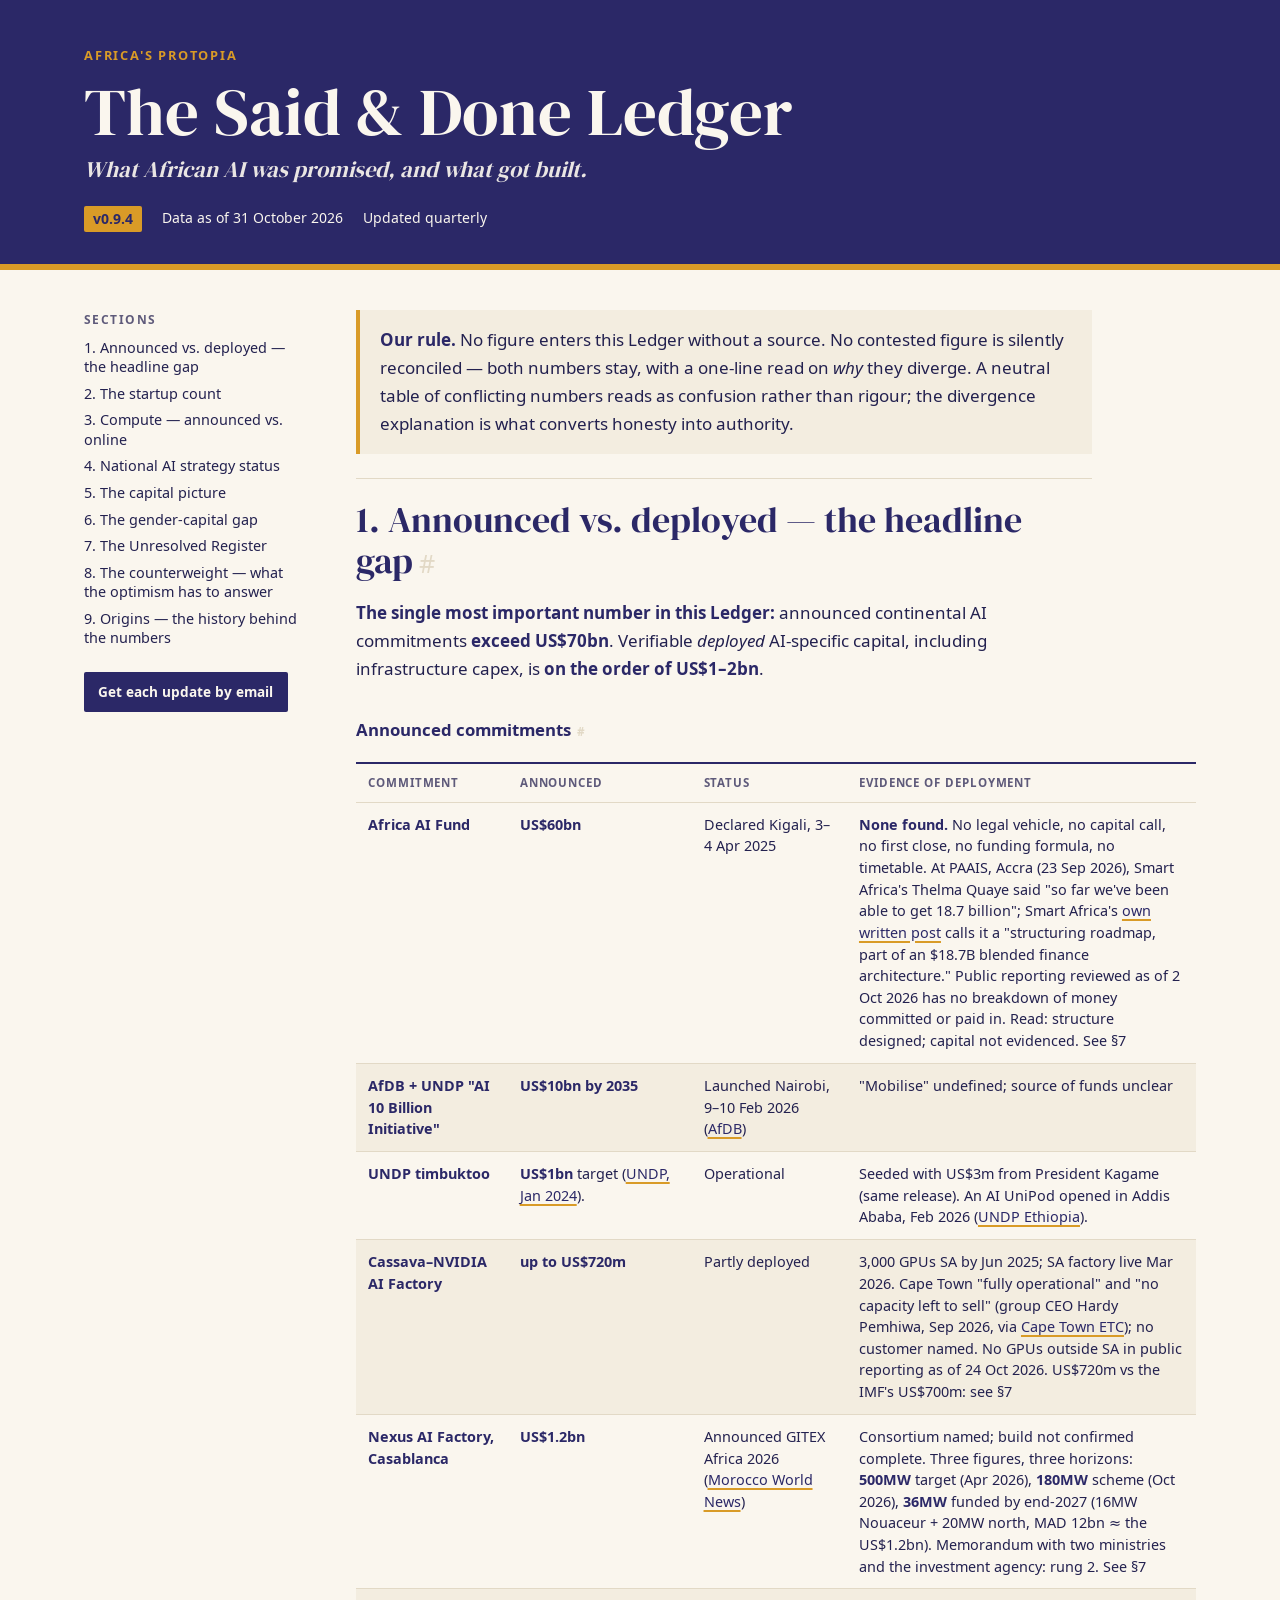
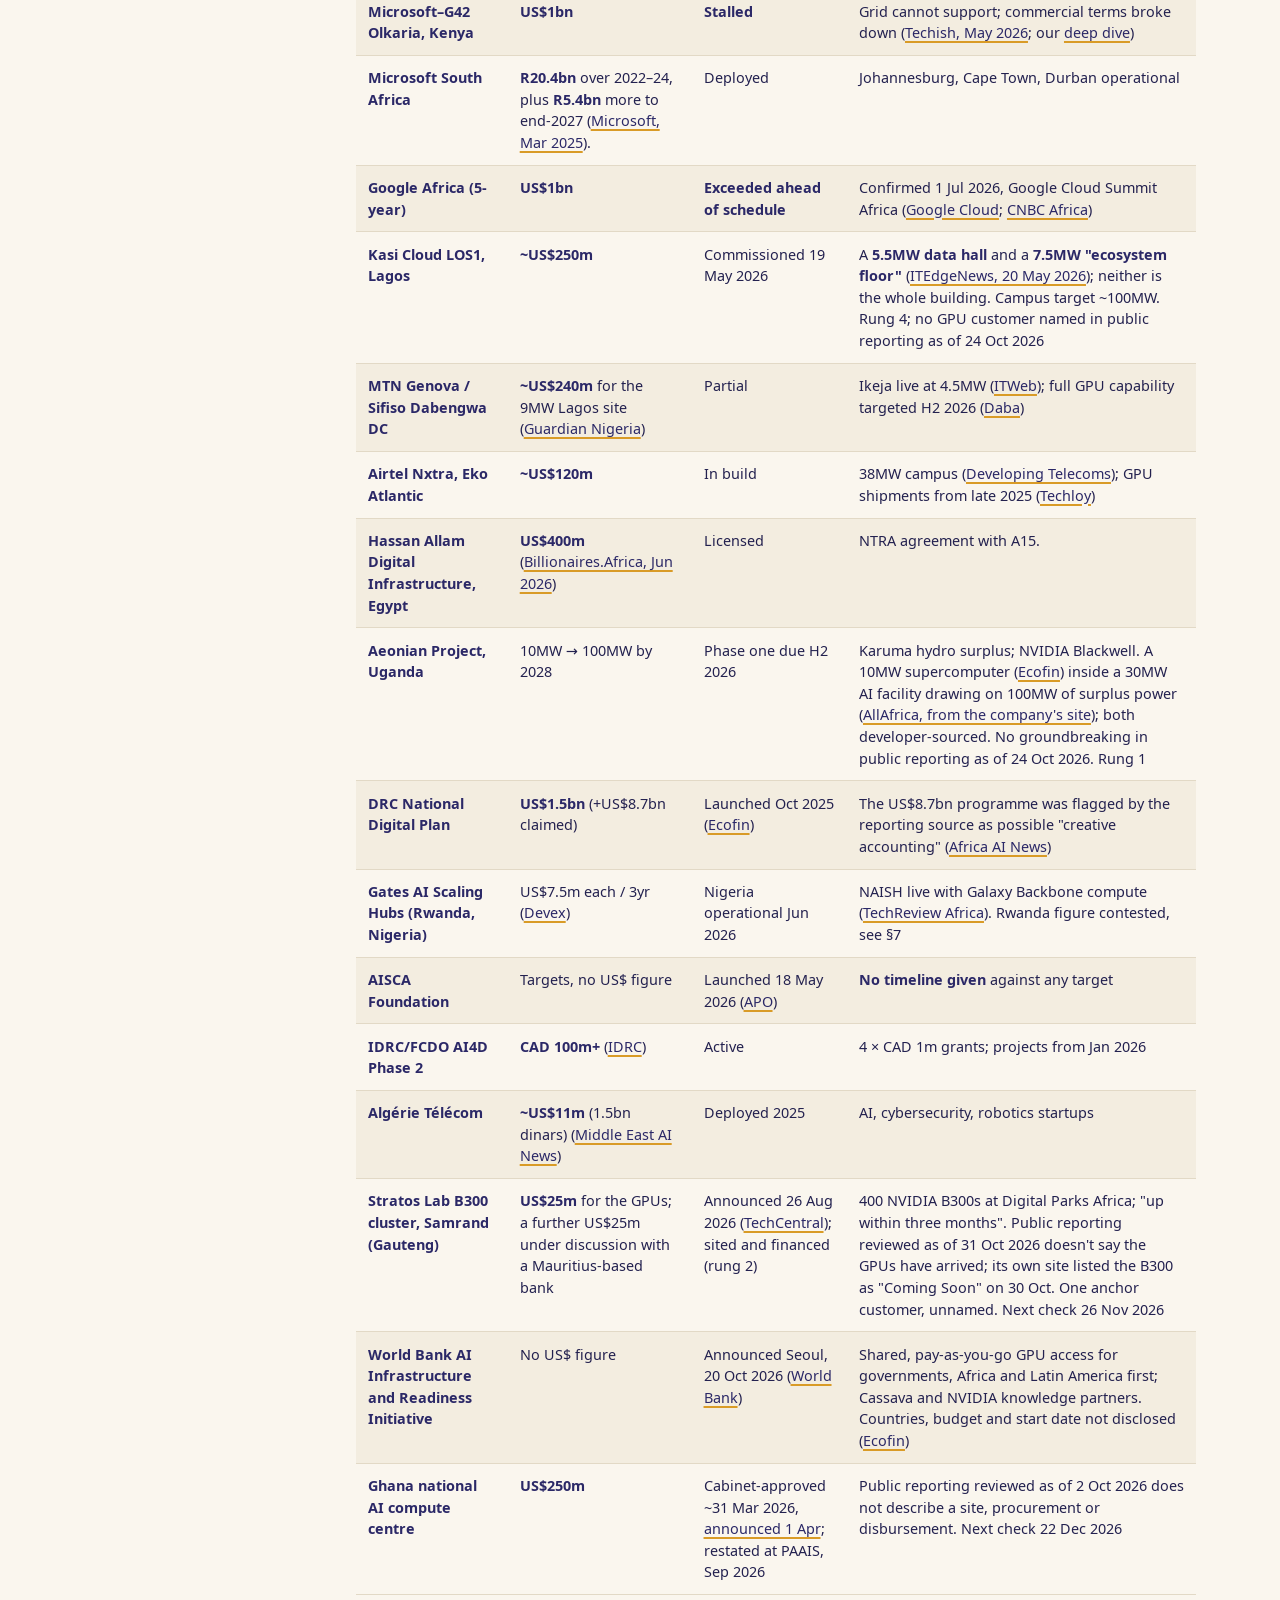
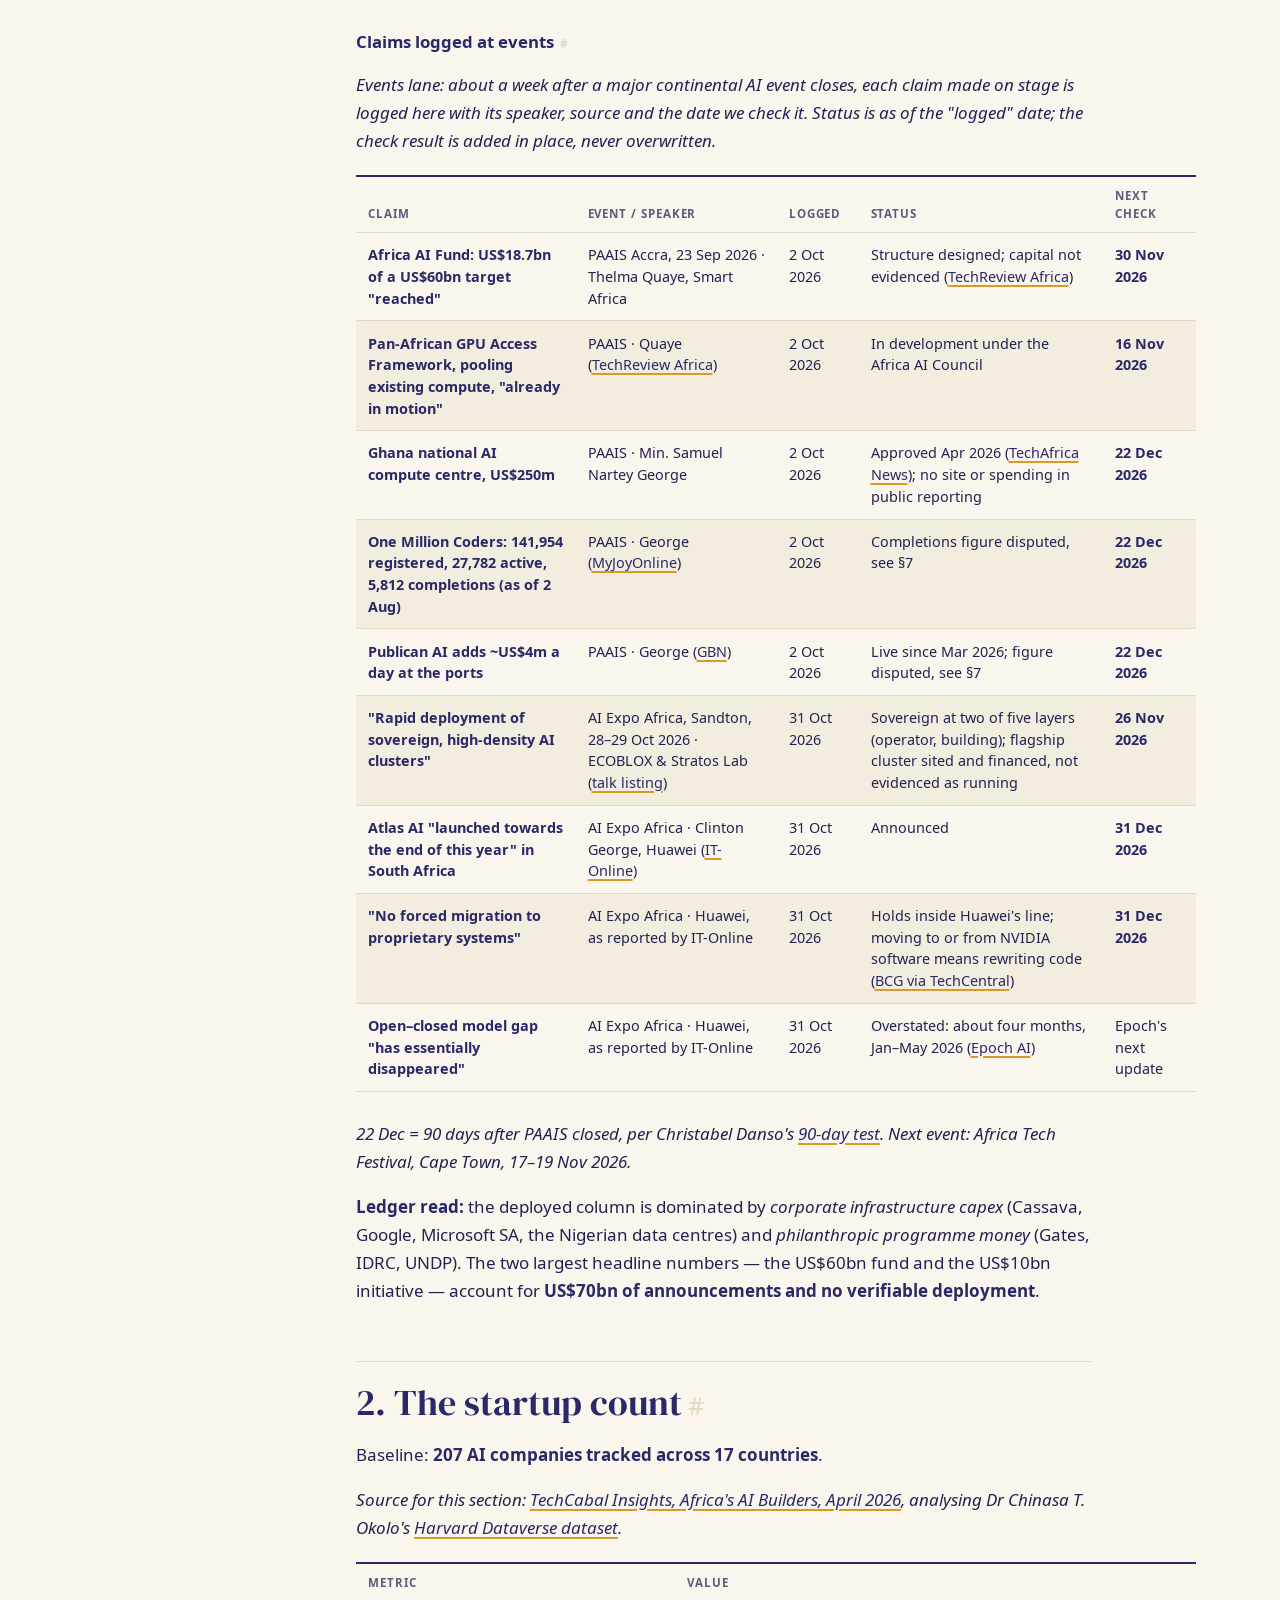
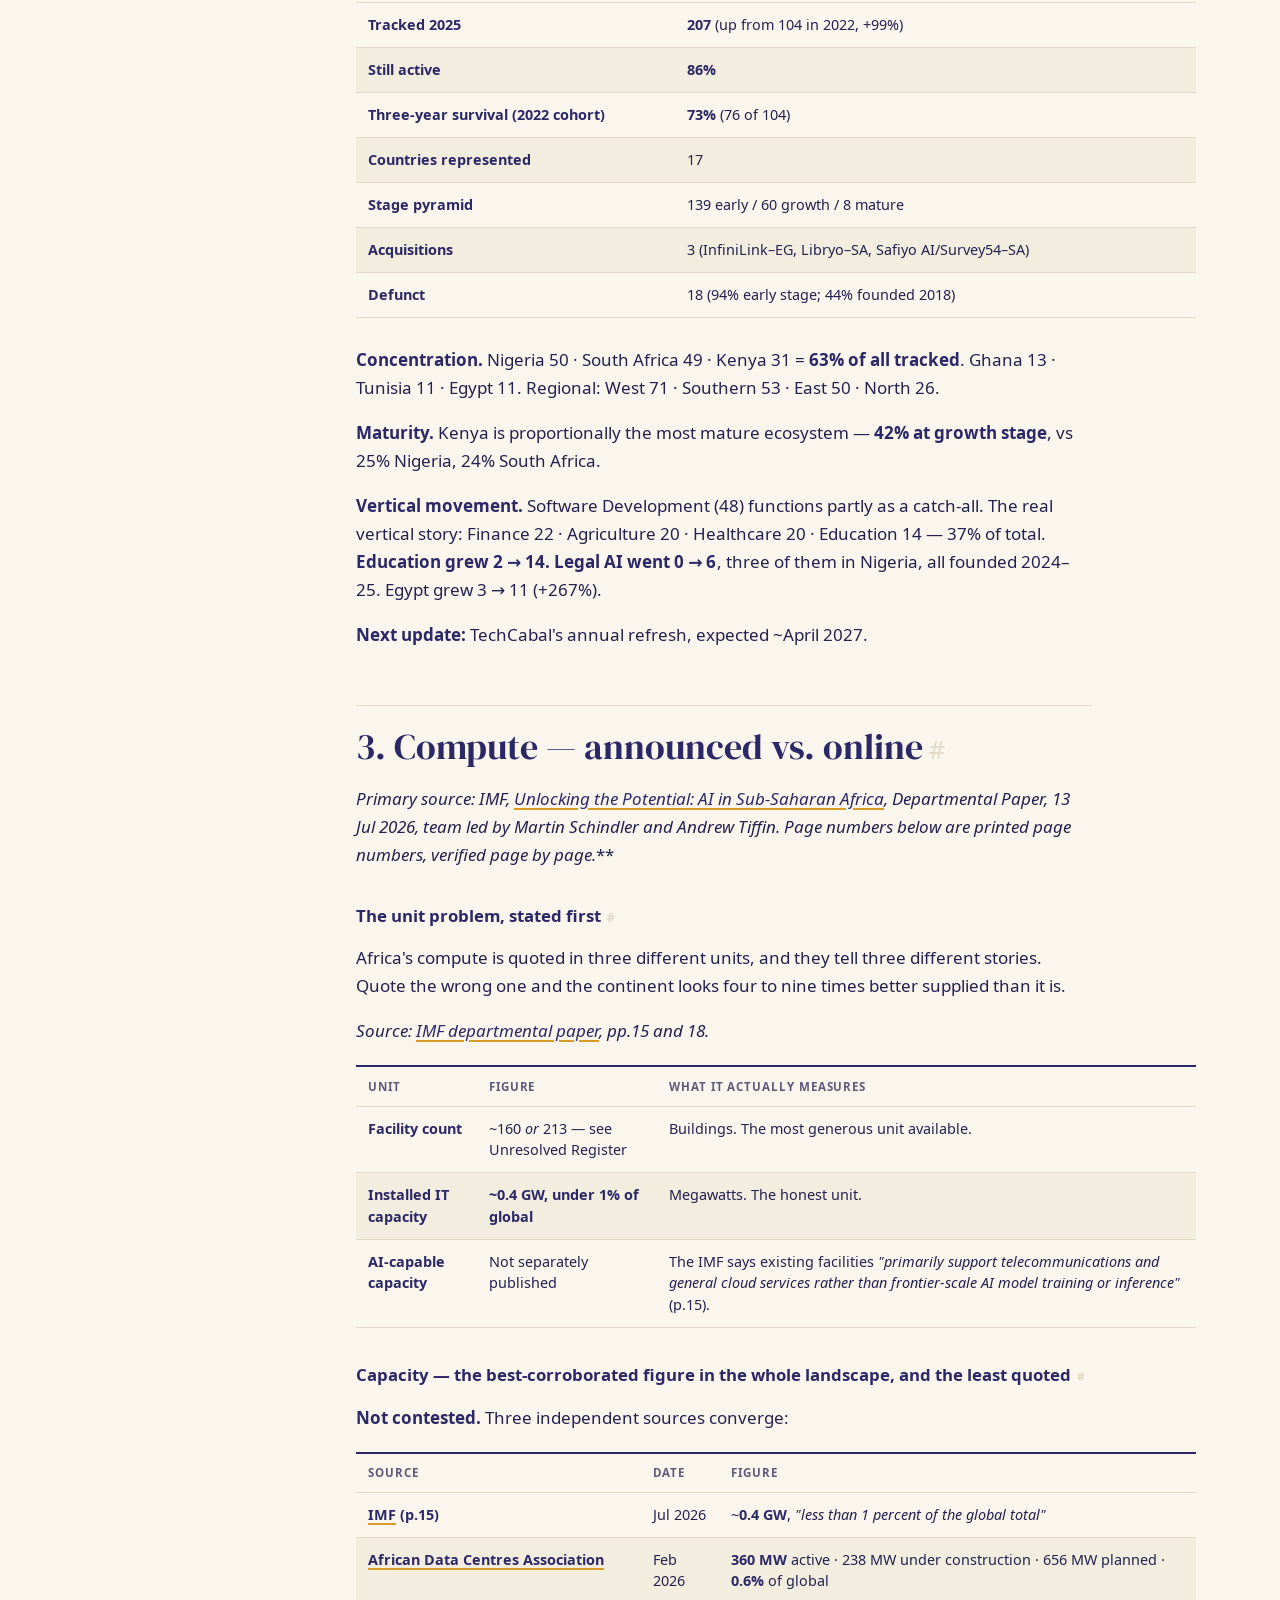
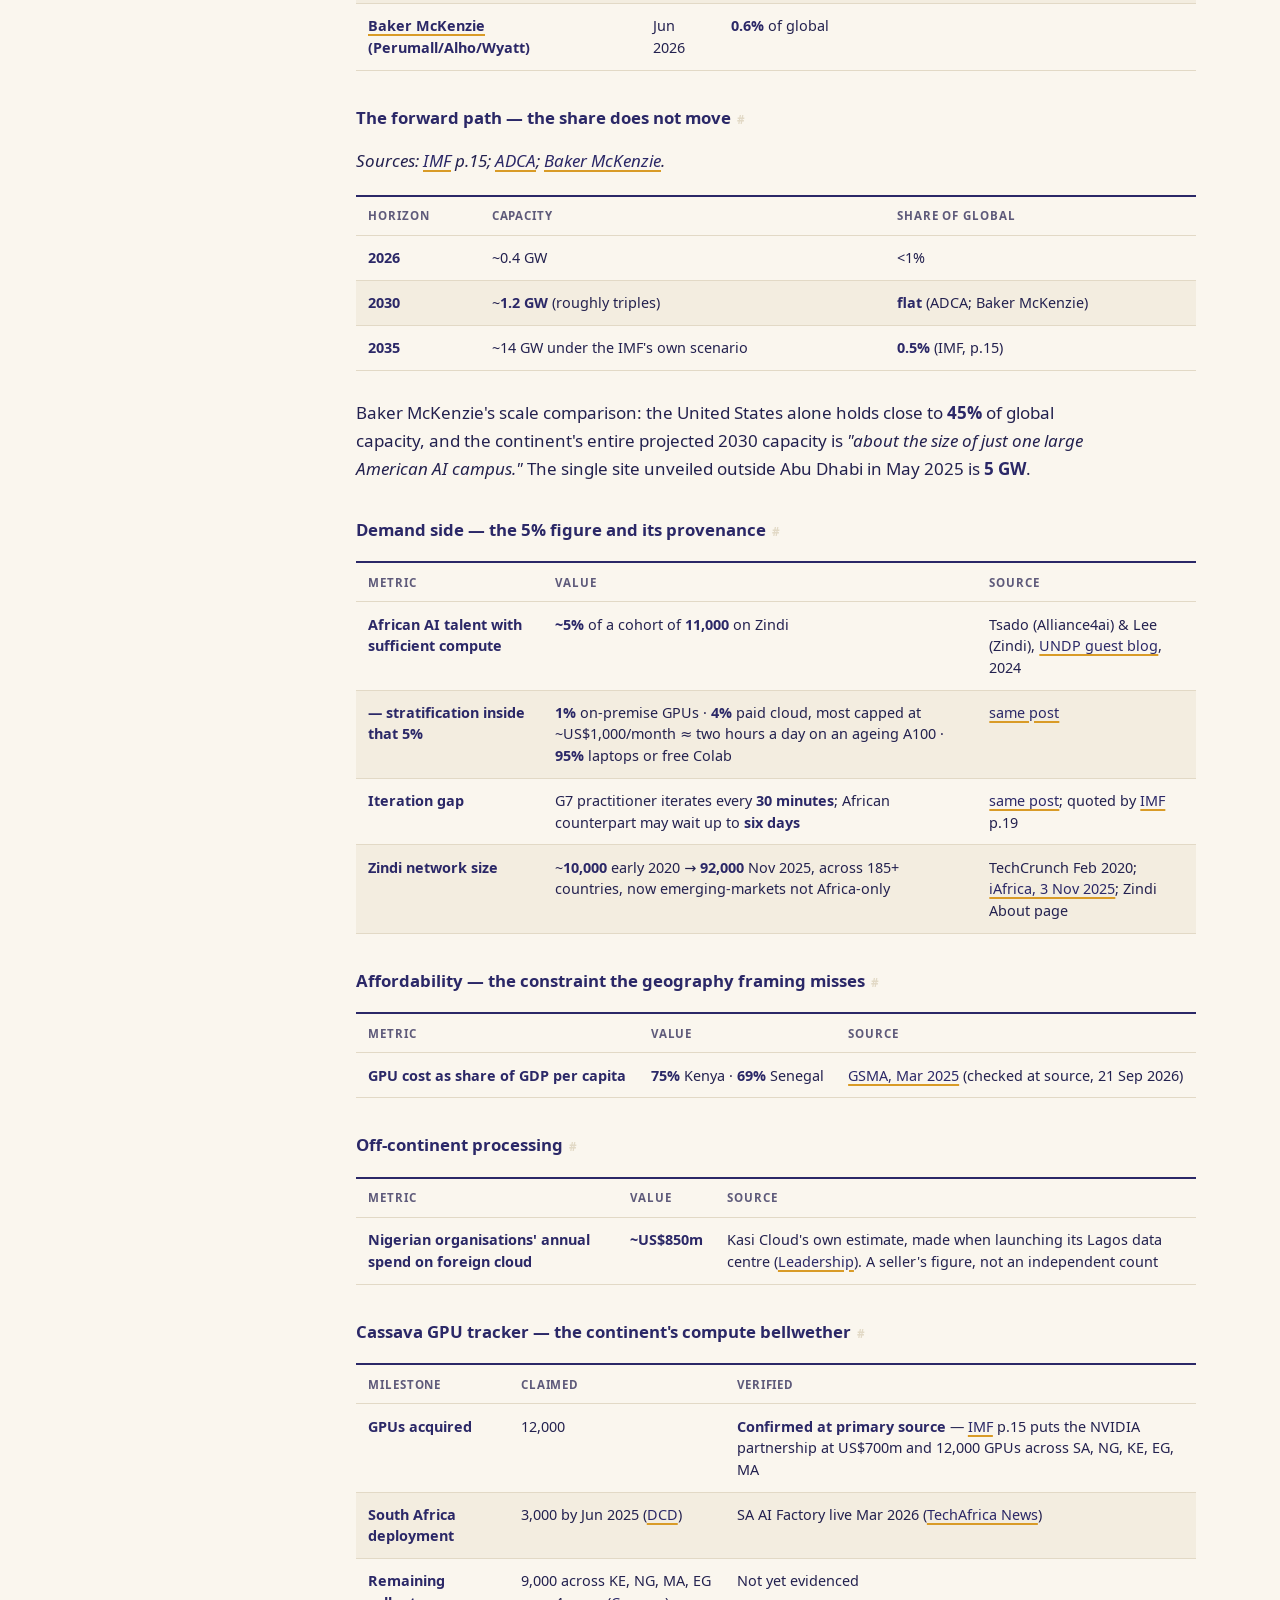
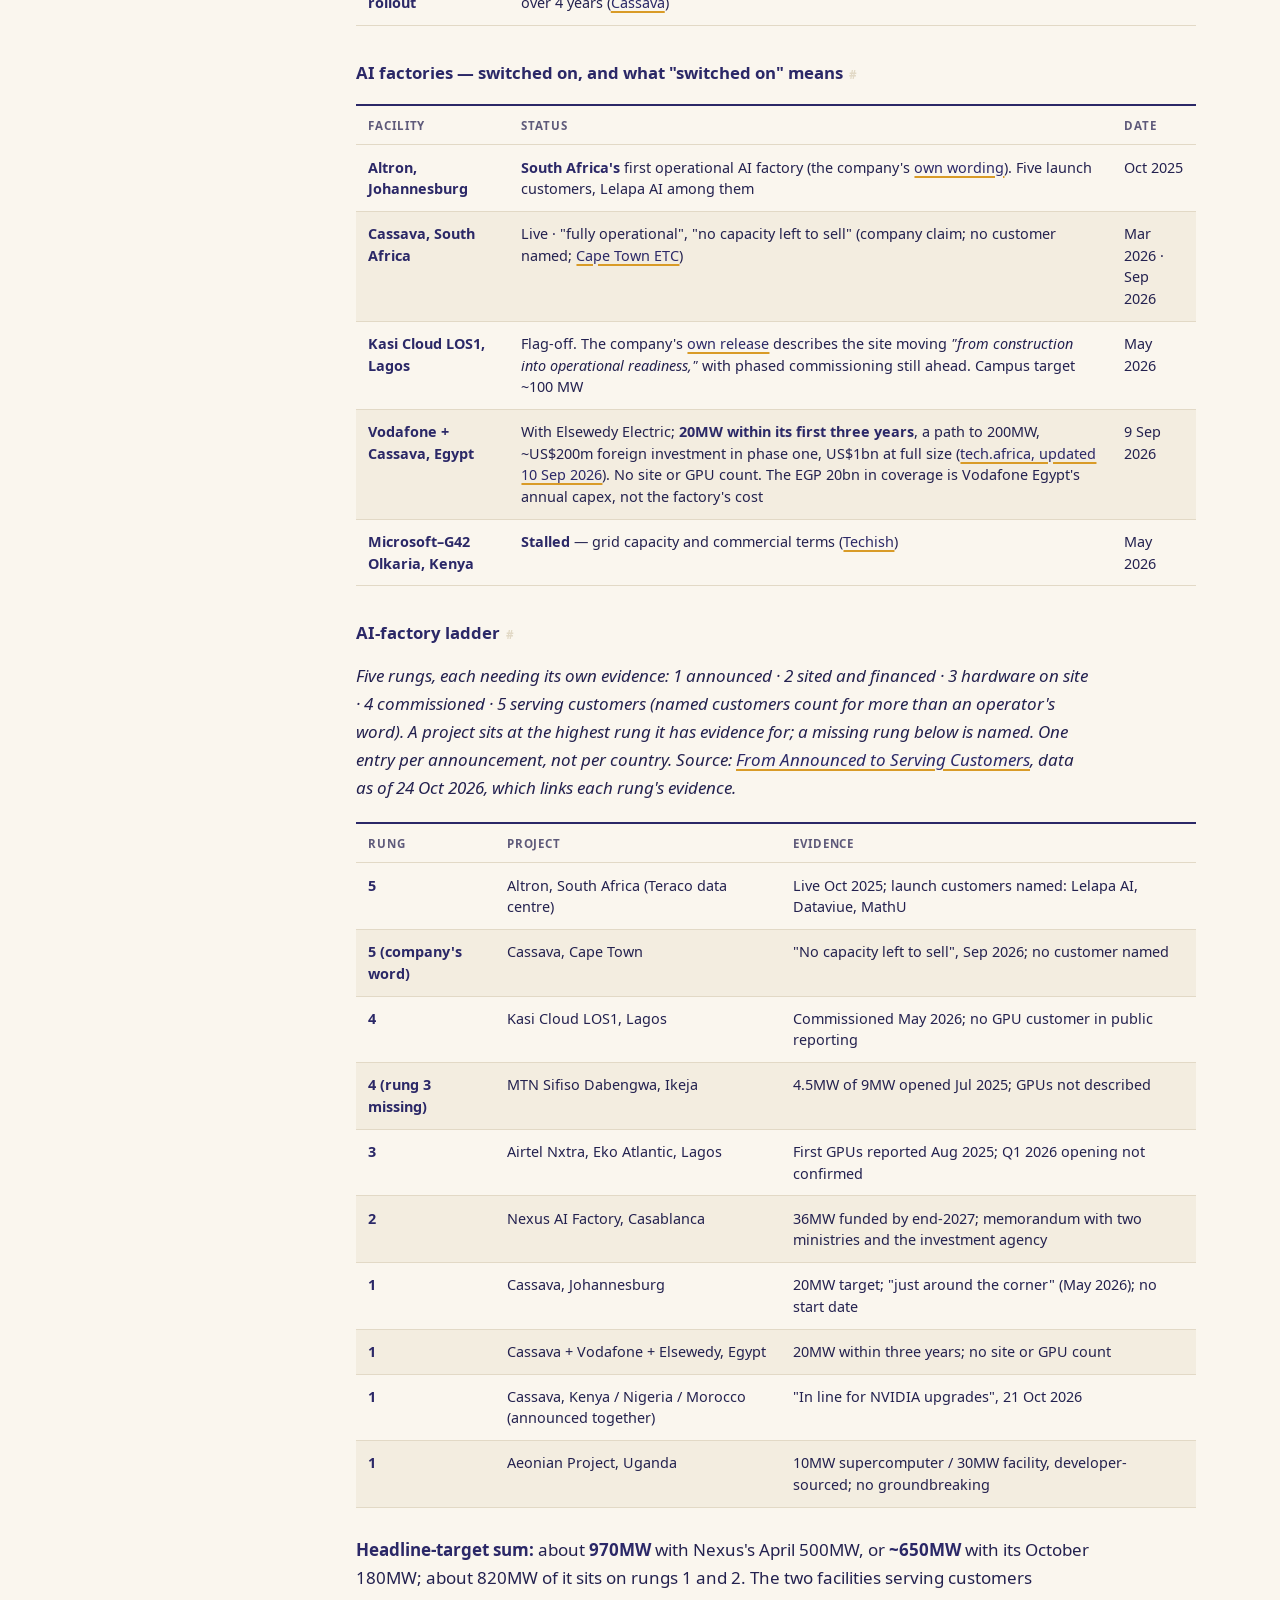
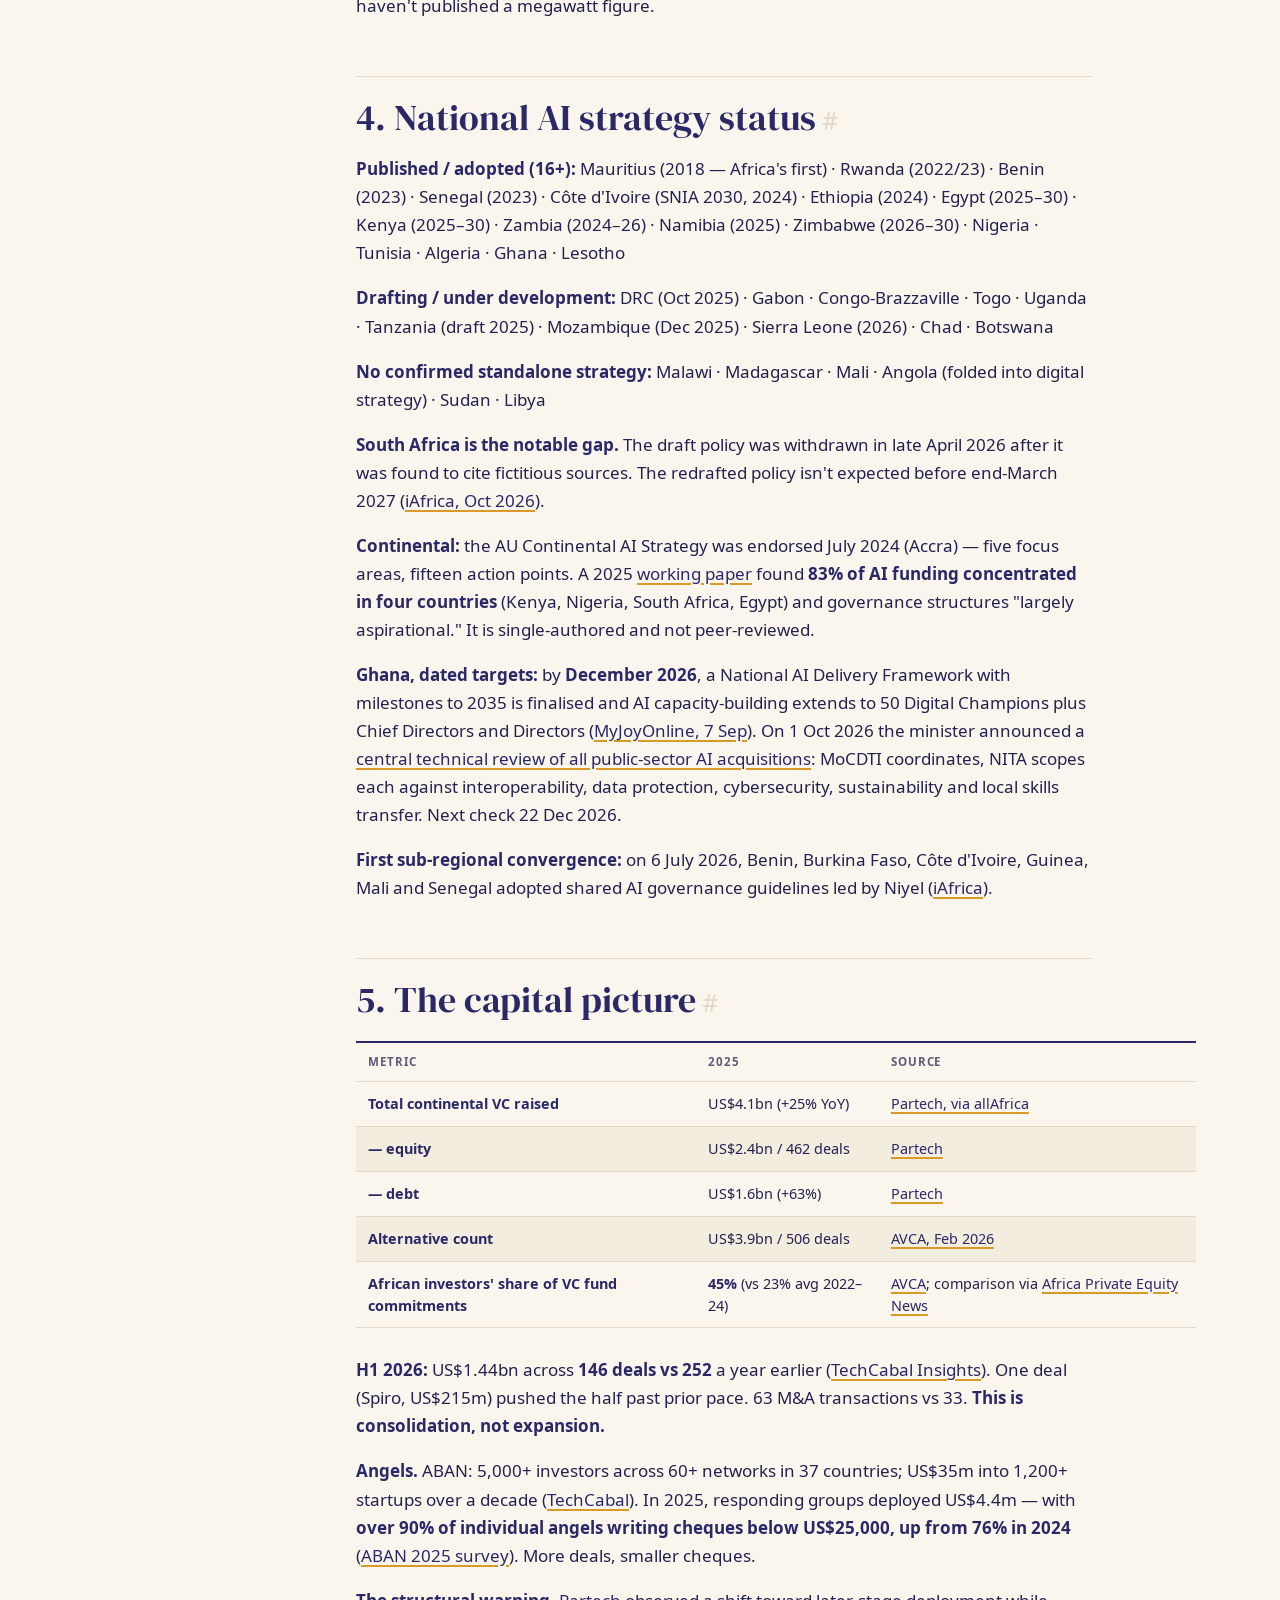
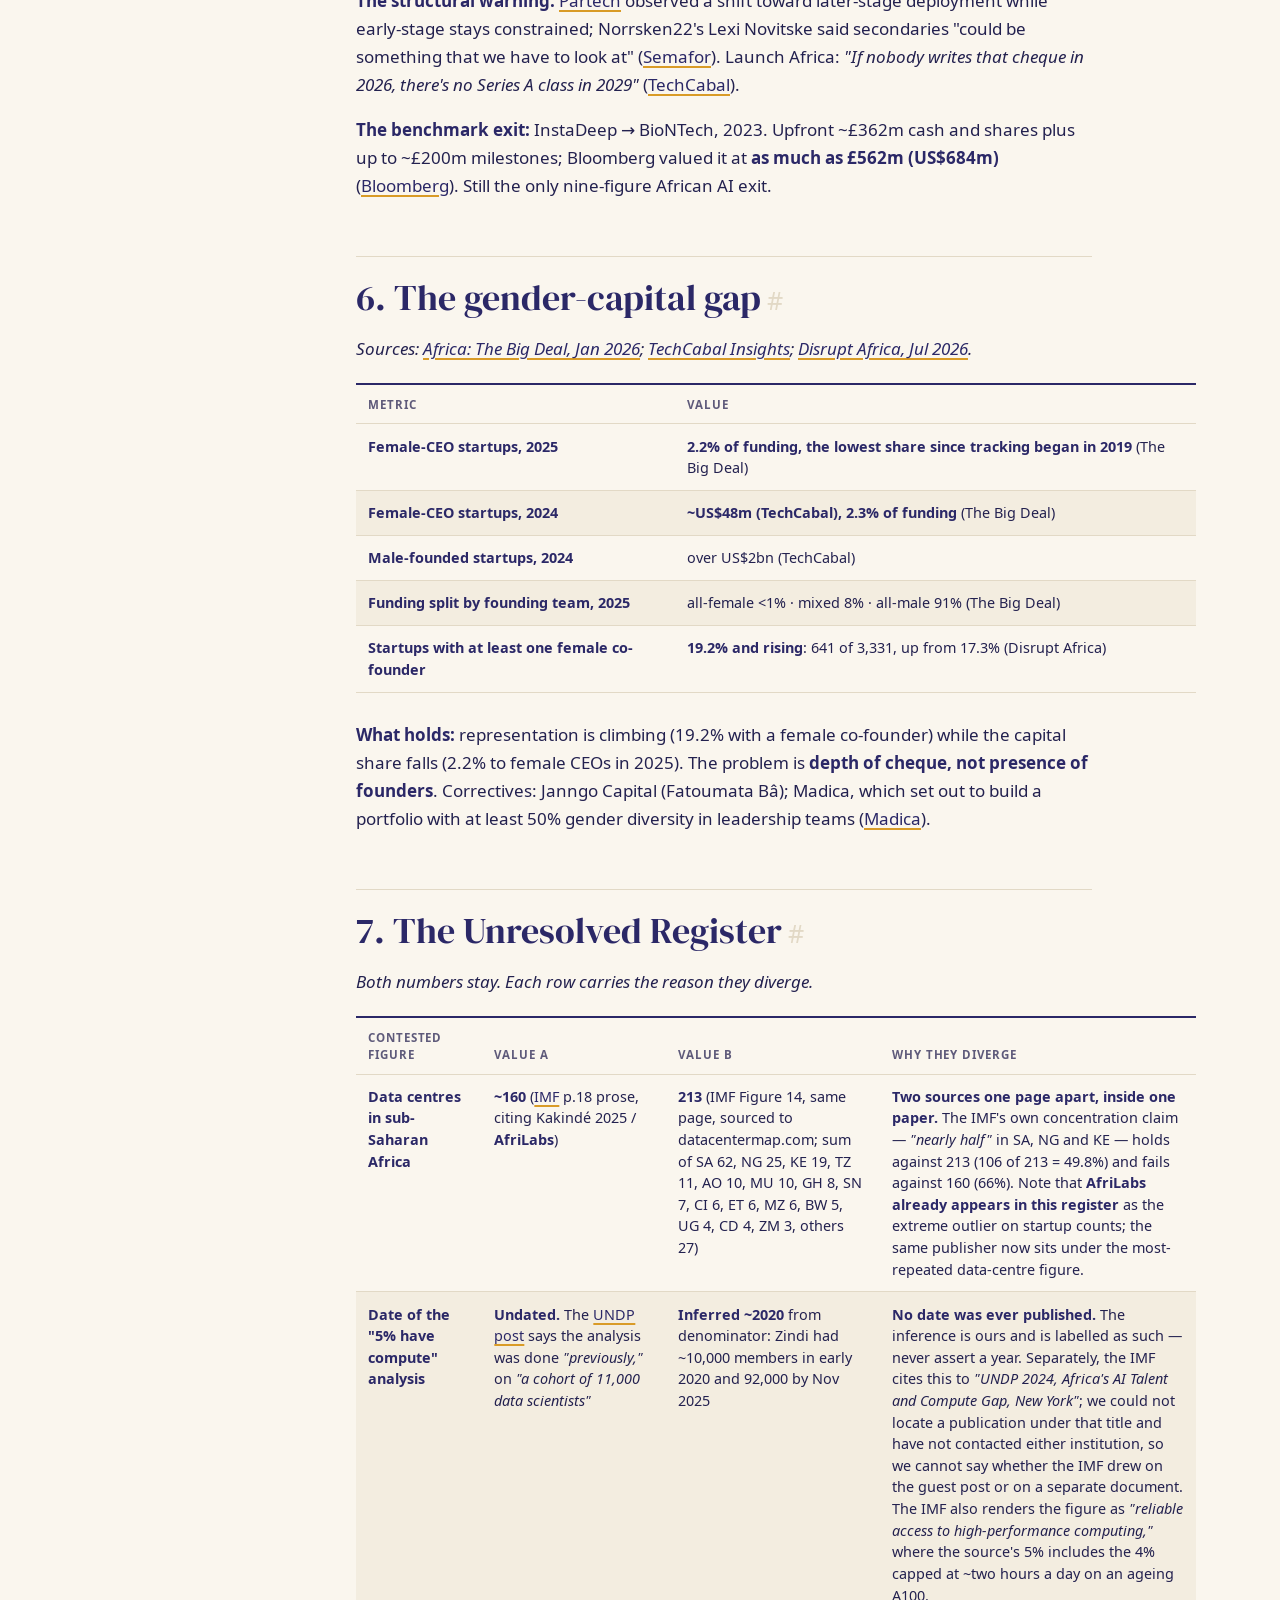
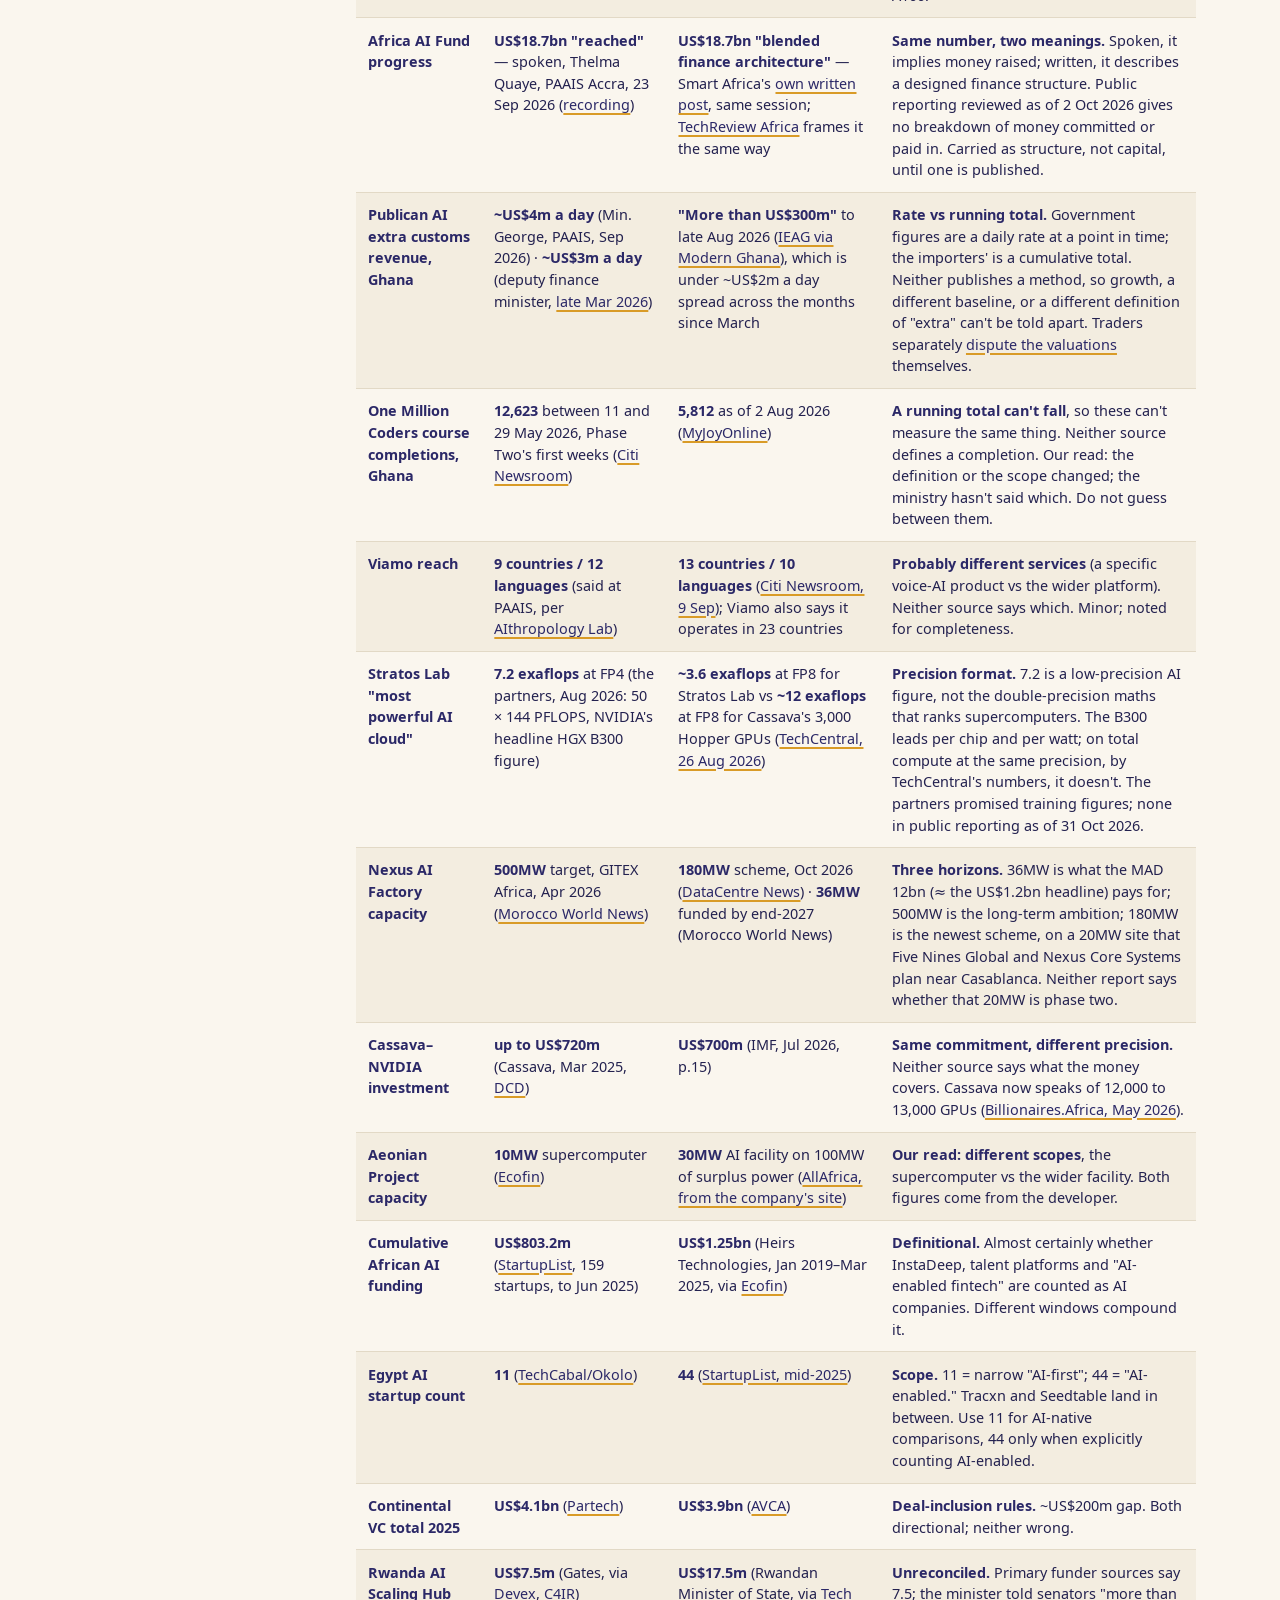
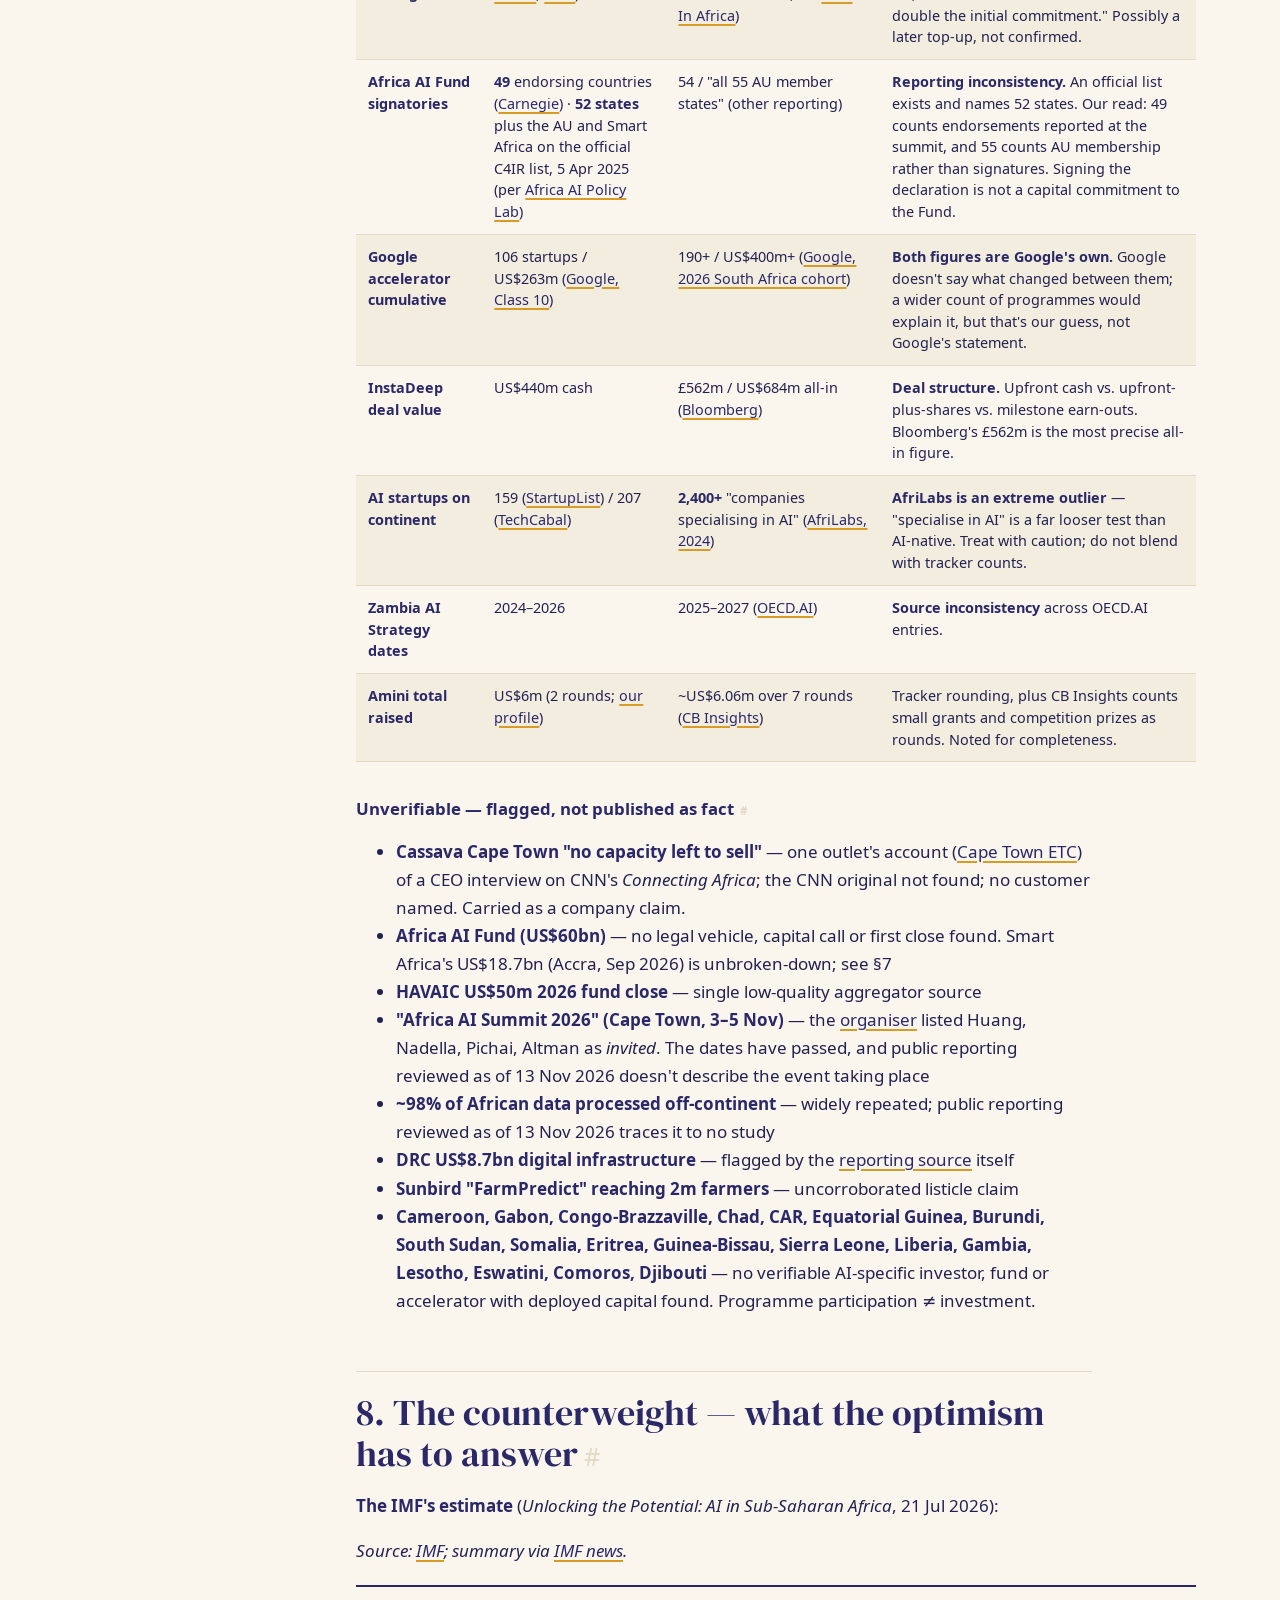
==== docs/index.html @ 6f938173 "The Said & Done Ledger: static page generator and site for ledger.protopia.africa Co-Authored-By: Cl" ====
<!doctype html>
<html lang="en-GB">
<head>
<meta charset="utf-8">
<meta name="viewport" content="width=device-width, initial-scale=1">
<title>The Said &amp; Done Ledger v0.9.4 · Africa's Protopia</title>
<meta name="description" content="What African AI was promised, and what got built. A versioned, sourced ledger by Africa's Protopia. v0.9.4, data as of 31 October 2026.">
<link rel="canonical" href="https://ledger.protopia.africa/">
<meta property="og:title" content="The Said &amp; Done Ledger">
<meta property="og:description" content="What African AI was promised, and what got built. v0.9.4, data as of 31 October 2026.">
<meta property="og:type" content="website">
<meta property="og:url" content="https://ledger.protopia.africa/">
<link rel="icon" href="assets/logo.png">
<link rel="preload" href="assets/fonts/DMSerifDisplay-Regular.woff2" as="font" type="font/woff2" crossorigin>
<link rel="stylesheet" href="assets/ledger.css">
<script type="application/ld+json">{"@context": "https://schema.org", "@type": "Dataset", "name": "The Said & Done Ledger", "alternateName": "The Said & Done Ledger by Africa's Protopia", "description": "What African AI was promised, and what got built: announced vs. deployed capital, compute online, startup counts, national AI strategies, and a register of contested figures with the reason each pair diverges.", "url": "https://ledger.protopia.africa/", "version": "0.9.4", "dateModified": "2026-10-31", "spatialCoverage": "Africa", "isAccessibleForFree": true, "creator": {"@type": "Organization", "name": "Africa's Protopia", "url": "https://africasprotopia.substack.com"}}</script>
</head>
<body>
<a class="skip" href="#main">Skip to the Ledger</a>
<header class="masthead">
  <div class="masthead-inner">
    <a class="brand" href="https://africasprotopia.substack.com">Africa's Protopia</a>
    <h1>The Said &amp; Done Ledger</h1>
    <p class="dek">What African AI was promised, and what got built.</p>
    <p class="stamp"><span class="ver">v0.9.4</span> <span>Data as of 31 October 2026</span> <span>Updated quarterly</span></p>
    
  </div>
</header>
<div class="layout">
  <nav class="toc" aria-label="Sections">
    <p class="toc-title">Sections</p>
    <ol><li><a href="#1-announced-vs-deployed-the-headline-gap">1. Announced vs. deployed — the headline gap</a></li>
<li><a href="#2-the-startup-count">2. The startup count</a></li>
<li><a href="#3-compute-announced-vs-online">3. Compute — announced vs. online</a></li>
<li><a href="#4-national-ai-strategy-status">4. National AI strategy status</a></li>
<li><a href="#5-the-capital-picture">5. The capital picture</a></li>
<li><a href="#6-the-gender-capital-gap">6. The gender-capital gap</a></li>
<li><a href="#7-the-unresolved-register">7. The Unresolved Register</a></li>
<li><a href="#8-the-counterweight-what-the-optimism-has-to-answer">8. The counterweight — what the optimism has to answer</a></li>
<li><a href="#9-origins-the-history-behind-the-numbers">9. Origins — the history behind the numbers</a></li></ol>
    <a class="subscribe" href="https://africasprotopia.substack.com/subscribe">Get each update by email</a>
  </nav>
  <main id="main">
    <div class="rule"><p><strong>Our rule.</strong> No figure enters this Ledger without a source. No contested figure is silently reconciled — both numbers stay, with a one-line read on <em>why</em> they diverge. A neutral table of conflicting numbers reads as confusion rather than rigour; the divergence explanation is what converts honesty into authority.</p></div>
    <h2 id="1-announced-vs-deployed-the-headline-gap">1. Announced vs. deployed — the headline gap<a class="headerlink" href="#1-announced-vs-deployed-the-headline-gap" title="Link to this section">#</a></h2>
<p><strong>The single most important number in this Ledger:</strong> announced continental AI commitments <strong>exceed US$70bn</strong>. Verifiable <em>deployed</em> AI-specific capital, including infrastructure capex, is <strong>on the order of US$1–2bn</strong>.</p>
<h3 id="announced-commitments">Announced commitments<a class="headerlink" href="#announced-commitments" title="Link to this section">#</a></h3>
<div class="table-wrap"><table class="cols-4">
<thead>
<tr>
<th>Commitment</th>
<th>Announced</th>
<th>Status</th>
<th>Evidence of deployment</th>
</tr>
</thead>
<tbody>
<tr>
<td data-label="Commitment">Africa AI Fund</td>
<td data-label="Announced"><strong>US$60bn</strong></td>
<td data-label="Status">Declared Kigali, 3–4 Apr 2025</td>
<td data-label="Evidence of deployment"><strong>None found.</strong> No legal vehicle, no capital call, no first close, no funding formula, no timetable. At PAAIS, Accra (23 Sep 2026), Smart Africa's Thelma Quaye said "so far we've been able to get 18.7 billion"; Smart Africa's <a href="https://x.com/RealSmartAfrica/status/2104253836680704158" target="_blank" rel="noopener">own written post</a> calls it a "structuring roadmap, part of an $18.7B blended finance architecture." Public reporting reviewed as of 2 Oct 2026 has no breakdown of money committed or paid in. Read: structure designed; capital not evidenced. See §7</td>
</tr>
<tr>
<td data-label="Commitment">AfDB + UNDP "AI 10 Billion Initiative"</td>
<td data-label="Announced"><strong>US$10bn by 2035</strong></td>
<td data-label="Status">Launched Nairobi, 9–10 Feb 2026 (<a href="https://www.afdb.org/en/news-and-events/press-releases/african-development-bank-undp-ai-hub-sustainable-development-and-partners-launch-ai-10-billion-initiative-during-2026-nairobi-ai-forum-91104" target="_blank" rel="noopener">AfDB</a>)</td>
<td data-label="Evidence of deployment">"Mobilise" undefined; source of funds unclear</td>
</tr>
<tr>
<td data-label="Commitment">UNDP timbuktoo</td>
<td data-label="Announced"><strong>US$1bn</strong> target (<a href="https://www.undp.org/press-releases/undp-and-african-leaders-launch-timbuktoo-initiative-unleash-africas-startup-revolution" target="_blank" rel="noopener">UNDP, Jan 2024</a>).</td>
<td data-label="Status">Operational</td>
<td data-label="Evidence of deployment">Seeded with US$3m from President Kagame (same release). An AI UniPod opened in Addis Ababa, Feb 2026 (<a href="https://www.undp.org/ethiopia/press-releases/ethiopia-launches-ai-unipod" target="_blank" rel="noopener">UNDP Ethiopia</a>).</td>
</tr>
<tr>
<td data-label="Commitment">Cassava–NVIDIA AI Factory</td>
<td data-label="Announced"><strong>up to US$720m</strong></td>
<td data-label="Status">Partly deployed</td>
<td data-label="Evidence of deployment">3,000 GPUs SA by Jun 2025; SA factory live Mar 2026. Cape Town "fully operational" and "no capacity left to sell" (group CEO Hardy Pemhiwa, Sep 2026, via <a href="https://www.capetownetc.com/tech/cape-town-ai-factory-local-computing/" target="_blank" rel="noopener">Cape Town ETC</a>); no customer named. No GPUs outside SA in public reporting as of 24 Oct 2026. US$720m vs the IMF's US$700m: see §7</td>
</tr>
<tr>
<td data-label="Commitment">Nexus AI Factory, Casablanca</td>
<td data-label="Announced"><strong>US$1.2bn</strong></td>
<td data-label="Status">Announced GITEX Africa 2026 (<a href="https://www.moroccoworldnews.com/2026/04/286411/nexus-factory-launch-at-gitex-africa-positions-morocco-as-a-future-ai-gateway/" target="_blank" rel="noopener">Morocco World News</a>)</td>
<td data-label="Evidence of deployment">Consortium named; build not confirmed complete. Three figures, three horizons: <strong>500MW</strong> target (Apr 2026), <strong>180MW</strong> scheme (Oct 2026), <strong>36MW</strong> funded by end-2027 (16MW Nouaceur + 20MW north, MAD 12bn ≈ the US$1.2bn). Memorandum with two ministries and the investment agency: rung 2. See §7</td>
</tr>
<tr>
<td data-label="Commitment">Microsoft–G42 Olkaria, Kenya</td>
<td data-label="Announced"><strong>US$1bn</strong></td>
<td data-label="Status"><strong>Stalled</strong></td>
<td data-label="Evidence of deployment">Grid cannot support; commercial terms broke down (<a href="https://tech-ish.com/2026/05/09/kenya-microsoft-g42-data-centre-stalled/" target="_blank" rel="noopener">Techish, May 2026</a>; our <a href="https://africasprotopia.substack.com/p/why-kenyas-1bn-microsoft-g42-data" target="_blank" rel="noopener">deep dive</a>)</td>
</tr>
<tr>
<td data-label="Commitment">Microsoft South Africa</td>
<td data-label="Announced"><strong>R20.4bn</strong> over 2022–24, plus <strong>R5.4bn</strong> more to end-2027 (<a href="https://news.microsoft.com/source/emea/features/microsoft-invests-zar-5-4bn-in-south-africa/" target="_blank" rel="noopener">Microsoft, Mar 2025</a>).</td>
<td data-label="Status">Deployed</td>
<td data-label="Evidence of deployment">Johannesburg, Cape Town, Durban operational</td>
</tr>
<tr>
<td data-label="Commitment">Google Africa (5-year)</td>
<td data-label="Announced"><strong>US$1bn</strong></td>
<td data-label="Status"><strong>Exceeded ahead of schedule</strong></td>
<td data-label="Evidence of deployment">Confirmed 1 Jul 2026, Google Cloud Summit Africa (<a href="https://www.googlecloudpresscorner.com/2026-07-01-Google-Cloud-Summit-in-Africa-Highlights-the-Continents-Digital-Transformation-and-Unveils-New-Agentic-AI-and-Infrastructure-Investments" target="_blank" rel="noopener">Google Cloud</a>; <a href="https://www.cnbcafrica.com/2026/google-has-exceeded-1-billion-africa-investment-target" target="_blank" rel="noopener">CNBC Africa</a>)</td>
</tr>
<tr>
<td data-label="Commitment">Kasi Cloud LOS1, Lagos</td>
<td data-label="Announced"><strong>~US$250m</strong></td>
<td data-label="Status">Commissioned 19 May 2026</td>
<td data-label="Evidence of deployment">A <strong>5.5MW data hall</strong> and a <strong>7.5MW "ecosystem floor"</strong> (<a href="https://www.itedgenews.africa/kasi-cloud-commissions-west-africas-first-ai-ready-hyperscale-data-centre-in-lagos/" target="_blank" rel="noopener">ITEdgeNews, 20 May 2026</a>); neither is the whole building. Campus target ~100MW. Rung 4; no GPU customer named in public reporting as of 24 Oct 2026</td>
</tr>
<tr>
<td data-label="Commitment">MTN Genova / Sifiso Dabengwa DC</td>
<td data-label="Announced"><strong>~US$240m</strong> for the 9MW Lagos site (<a href="https://guardian.ng/technology/mtn-invests-240m-in-9mw-lagos-data-hub-targets-ai-cloud-growth/" target="_blank" rel="noopener">Guardian Nigeria</a>)</td>
<td data-label="Status">Partial</td>
<td data-label="Evidence of deployment">Ikeja live at 4.5MW (<a href="https://itweb.africa/article/mtn-unveils-sifiso-dabengwa-data-centre-in-nigeria/kLgB17ezAR4M59N4" target="_blank" rel="noopener">ITWeb</a>); full GPU capability targeted H2 2026 (<a href="https://dabafinance.com/en/news/mtn-africa-ai-data-centres-genova" target="_blank" rel="noopener">Daba</a>)</td>
</tr>
<tr>
<td data-label="Commitment">Airtel Nxtra, Eko Atlantic</td>
<td data-label="Announced"><strong>~US$120m</strong></td>
<td data-label="Status">In build</td>
<td data-label="Evidence of deployment">38MW campus (<a href="https://www.developingtelecoms.com/telecom-technology/data-centres-networks/18888-airtel-nigeria-to-build-38mw-hyperscale-data-centre-in-eko-atlantic.html" target="_blank" rel="noopener">Developing Telecoms</a>); GPU shipments from late 2025 (<a href="https://www.techloy.com/nigerian-telco-airtel-is-building-a-data-center-in-lagos-to-begin-ai-model-training/" target="_blank" rel="noopener">Techloy</a>)</td>
</tr>
<tr>
<td data-label="Commitment">Hassan Allam Digital Infrastructure, Egypt</td>
<td data-label="Announced"><strong>US$400m</strong> (<a href="https://www.billionaires.africa/2026/06/17/hassan-allam-commits-400-million-to-egypt-data-centre-project/" target="_blank" rel="noopener">Billionaires.Africa, Jun 2026</a>)</td>
<td data-label="Status">Licensed</td>
<td data-label="Evidence of deployment">NTRA agreement with A15.</td>
</tr>
<tr>
<td data-label="Commitment">Aeonian Project, Uganda</td>
<td data-label="Announced">10MW → 100MW by 2028</td>
<td data-label="Status">Phase one due H2 2026</td>
<td data-label="Evidence of deployment">Karuma hydro surplus; NVIDIA Blackwell. A 10MW supercomputer (<a href="https://www.ecofinagency.com/news-digital/1509-48701-synectics-schneider-to-build-ai-center-in-uganda-starting-2026" target="_blank" rel="noopener">Ecofin</a>) inside a 30MW AI facility drawing on 100MW of surplus power (<a href="https://allafrica.com/stories/202602240674.html" target="_blank" rel="noopener">AllAfrica, from the company's site</a>); both developer-sourced. No groundbreaking in public reporting as of 24 Oct 2026. Rung 1</td>
</tr>
<tr>
<td data-label="Commitment">DRC National Digital Plan</td>
<td data-label="Announced"><strong>US$1.5bn</strong> (+US$8.7bn claimed)</td>
<td data-label="Status">Launched Oct 2025 (<a href="https://www.ecofinagency.com/news-digital/1210-49482-drc-launches-1-5b-national-plan-to-build-a-digital-and-ai-economy" target="_blank" rel="noopener">Ecofin</a>)</td>
<td data-label="Evidence of deployment">The US$8.7bn programme was flagged by the reporting source as possible "creative accounting" (<a href="https://www.africaainews.com/p/dr-congo-to-spend-8-b-on-tech-infra" target="_blank" rel="noopener">Africa AI News</a>)</td>
</tr>
<tr>
<td data-label="Commitment">Gates AI Scaling Hubs (Rwanda, Nigeria)</td>
<td data-label="Announced">US$7.5m each / 3yr (<a href="https://www.devex.com/news/gates-foundation-to-fund-ai-scaling-hubs-in-africa-109805" target="_blank" rel="noopener">Devex</a>)</td>
<td data-label="Status">Nigeria operational Jun 2026</td>
<td data-label="Evidence of deployment">NAISH live with Galaxy Backbone compute (<a href="https://techreviewafrica.com/news/6091/nigeria-launches-national-ai-scaling-hub-and-shared-compute-infrastructure-to-accelerate-innovation" target="_blank" rel="noopener">TechReview Africa</a>). Rwanda figure contested, see §7</td>
</tr>
<tr>
<td data-label="Commitment">AISCA Foundation</td>
<td data-label="Announced">Targets, no US$ figure</td>
<td data-label="Status">Launched 18 May 2026 (<a href="https://www.africa-newsroom.com/press/ai-skills-and-compute-africa-foundation-launches-in-kigali-to-accelerate-africas-artificial-intelligence-ai-future?lang=en" target="_blank" rel="noopener">APO</a>)</td>
<td data-label="Evidence of deployment"><strong>No timeline given</strong> against any target</td>
</tr>
<tr>
<td data-label="Commitment">IDRC/FCDO AI4D Phase 2</td>
<td data-label="Announced"><strong>CAD 100m+</strong> (<a href="https://idrc-crdi.ca/en/initiative/artificial-intelligence-development" target="_blank" rel="noopener">IDRC</a>)</td>
<td data-label="Status">Active</td>
<td data-label="Evidence of deployment">4 × CAD 1m grants; projects from Jan 2026</td>
</tr>
<tr>
<td data-label="Commitment">Algérie Télécom</td>
<td data-label="Announced"><strong>~US$11m</strong> (1.5bn dinars) (<a href="https://www.middleeastainews.com/p/algerie-telecom-11-million-startup-fund" target="_blank" rel="noopener">Middle East AI News</a>)</td>
<td data-label="Status">Deployed 2025</td>
<td data-label="Evidence of deployment">AI, cybersecurity, robotics startups</td>
</tr>
<tr>
<td data-label="Commitment">Stratos Lab B300 cluster, Samrand (Gauteng)</td>
<td data-label="Announced"><strong>US$25m</strong> for the GPUs; a further US$25m under discussion with a Mauritius-based bank</td>
<td data-label="Status">Announced 26 Aug 2026 (<a href="https://techcentral.co.za/nvidias-top-ai-chips-are-coming-to-a-centurion-data-centre/285394/" target="_blank" rel="noopener">TechCentral</a>); sited and financed (rung 2)</td>
<td data-label="Evidence of deployment">400 NVIDIA B300s at Digital Parks Africa; "up within three months". Public reporting reviewed as of 31 Oct 2026 doesn't say the GPUs have arrived; its own site listed the B300 as "Coming Soon" on 30 Oct. One anchor customer, unnamed. Next check 26 Nov 2026</td>
</tr>
<tr>
<td data-label="Commitment">World Bank AI Infrastructure and Readiness Initiative</td>
<td data-label="Announced">No US$ figure</td>
<td data-label="Status">Announced Seoul, 20 Oct 2026 (<a href="https://www.worldbank.org/en/news/press-release/2026/10/20/world-bank-group-launches-first-digital-strategy-to-expand-access-and-create-jobs" target="_blank" rel="noopener">World Bank</a>)</td>
<td data-label="Evidence of deployment">Shared, pay-as-you-go GPU access for governments, Africa and Latin America first; Cassava and NVIDIA knowledge partners. Countries, budget and start date not disclosed (<a href="https://af.net/realtime/world-bank-launches-shared-ai-computing-initiative-with-nvidia-and-cassava-technologies-for-africa-and-latin-america/" target="_blank" rel="noopener">Ecofin</a>)</td>
</tr>
<tr>
<td data-label="Commitment">Ghana national AI compute centre</td>
<td data-label="Announced"><strong>US$250m</strong></td>
<td data-label="Status">Cabinet-approved ~31 Mar 2026, <a href="https://techafricanews.com/2026/04/01/ghana-approves-250m-ai-centre-to-power-digital-transformation/" target="_blank" rel="noopener">announced 1 Apr</a>; restated at PAAIS, Sep 2026</td>
<td data-label="Evidence of deployment">Public reporting reviewed as of 2 Oct 2026 does not describe a site, procurement or disbursement. Next check 22 Dec 2026</td>
</tr>
</tbody>
</table>
</div><h3 id="claims-logged-at-events">Claims logged at events<a class="headerlink" href="#claims-logged-at-events" title="Link to this section">#</a></h3>
<p><em>Events lane: about a week after a major continental AI event closes, each claim made on stage is logged here with its speaker, source and the date we check it. Status is as of the "logged" date; the check result is added in place, never overwritten.</em></p>
<div class="table-wrap"><table class="cols-5">
<thead>
<tr>
<th>Claim</th>
<th>Event / speaker</th>
<th>Logged</th>
<th>Status</th>
<th>Next check</th>
</tr>
</thead>
<tbody>
<tr>
<td data-label="Claim">Africa AI Fund: US$18.7bn of a US$60bn target "reached"</td>
<td data-label="Event / speaker">PAAIS Accra, 23 Sep 2026 · Thelma Quaye, Smart Africa</td>
<td data-label="Logged">2 Oct 2026</td>
<td data-label="Status">Structure designed; capital not evidenced (<a href="https://techreviewafrica.com/news/7481/smart-africa-outlines-continental-ai-delivery-at-pan-african-ai-summit-2026" target="_blank" rel="noopener">TechReview Africa</a>)</td>
<td data-label="Next check"><strong>30 Nov 2026</strong></td>
</tr>
<tr>
<td data-label="Claim">Pan-African GPU Access Framework, pooling existing compute, "already in motion"</td>
<td data-label="Event / speaker">PAAIS · Quaye (<a href="https://techreviewafrica.com/news/7481/smart-africa-outlines-continental-ai-delivery-at-pan-african-ai-summit-2026" target="_blank" rel="noopener">TechReview Africa</a>)</td>
<td data-label="Logged">2 Oct 2026</td>
<td data-label="Status">In development under the Africa AI Council</td>
<td data-label="Next check"><strong>16 Nov 2026</strong></td>
</tr>
<tr>
<td data-label="Claim">Ghana national AI compute centre, US$250m</td>
<td data-label="Event / speaker">PAAIS · Min. Samuel Nartey George</td>
<td data-label="Logged">2 Oct 2026</td>
<td data-label="Status">Approved Apr 2026 (<a href="https://techafricanews.com/2026/04/01/ghana-approves-250m-ai-centre-to-power-digital-transformation/" target="_blank" rel="noopener">TechAfrica News</a>); no site or spending in public reporting</td>
<td data-label="Next check"><strong>22 Dec 2026</strong></td>
</tr>
<tr>
<td data-label="Claim">One Million Coders: 141,954 registered, 27,782 active, 5,812 completions (as of 2 Aug)</td>
<td data-label="Event / speaker">PAAIS · George (<a href="https://www.myjoyonline.com/one-million-coders-programme-records-141954-registrations-27782-active-learners/" target="_blank" rel="noopener">MyJoyOnline</a>)</td>
<td data-label="Logged">2 Oct 2026</td>
<td data-label="Status">Completions figure disputed, see §7</td>
<td data-label="Next check"><strong>22 Dec 2026</strong></td>
</tr>
<tr>
<td data-label="Claim">Publican AI adds ~US$4m a day at the ports</td>
<td data-label="Event / speaker">PAAIS · George (<a href="https://www.ghanabusinessnews.com/2026/09/23/ghana-government-to-regulate-ai-risks-without-stifling-innovation-minister/" target="_blank" rel="noopener">GBN</a>)</td>
<td data-label="Logged">2 Oct 2026</td>
<td data-label="Status">Live since Mar 2026; figure disputed, see §7</td>
<td data-label="Next check"><strong>22 Dec 2026</strong></td>
</tr>
<tr>
<td data-label="Claim">"Rapid deployment of sovereign, high-density AI clusters"</td>
<td data-label="Event / speaker">AI Expo Africa, Sandton, 28–29 Oct 2026 · ECOBLOX &amp; Stratos Lab (<a href="https://ecoblox.com/blog/events-post/ai-expo-africa-johannesburg-south-africa-october-28-29/" target="_blank" rel="noopener">talk listing</a>)</td>
<td data-label="Logged">31 Oct 2026</td>
<td data-label="Status">Sovereign at two of five layers (operator, building); flagship cluster sited and financed, not evidenced as running</td>
<td data-label="Next check"><strong>26 Nov 2026</strong></td>
</tr>
<tr>
<td data-label="Claim">Atlas AI "launched towards the end of this year" in South Africa</td>
<td data-label="Event / speaker">AI Expo Africa · Clinton George, Huawei (<a href="https://it-online.co.za/2026/10/29/huawei-shakes-up-ai-with-new-server-architecture/" target="_blank" rel="noopener">IT-Online</a>)</td>
<td data-label="Logged">31 Oct 2026</td>
<td data-label="Status">Announced</td>
<td data-label="Next check"><strong>31 Dec 2026</strong></td>
</tr>
<tr>
<td data-label="Claim">"No forced migration to proprietary systems"</td>
<td data-label="Event / speaker">AI Expo Africa · Huawei, as reported by IT-Online</td>
<td data-label="Logged">31 Oct 2026</td>
<td data-label="Status">Holds inside Huawei's line; moving to or from NVIDIA software means rewriting code (<a href="https://techcentral.co.za/solly-malatsi-stakes-south-africas-ai-future-on-staying-neutral/284556/" target="_blank" rel="noopener">BCG via TechCentral</a>)</td>
<td data-label="Next check"><strong>31 Dec 2026</strong></td>
</tr>
<tr>
<td data-label="Claim">Open–closed model gap "has essentially disappeared"</td>
<td data-label="Event / speaker">AI Expo Africa · Huawei, as reported by IT-Online</td>
<td data-label="Logged">31 Oct 2026</td>
<td data-label="Status">Overstated: about four months, Jan–May 2026 (<a href="https://epoch.ai/data-insights/open-closed-eci-gap" target="_blank" rel="noopener">Epoch AI</a>)</td>
<td data-label="Next check">Epoch's next update</td>
</tr>
</tbody>
</table>
</div><p><em>22 Dec = 90 days after PAAIS closed, per Christabel Danso's <a href="https://thebftonline.com/article/after-the-applause-ai-leadership-is-about-what-happens-next" target="_blank" rel="noopener">90-day test</a>. Next event: Africa Tech Festival, Cape Town, 17–19 Nov 2026.</em></p>
<p><strong>Ledger read:</strong> the deployed column is dominated by <em>corporate infrastructure capex</em> (Cassava, Google, Microsoft SA, the Nigerian data centres) and <em>philanthropic programme money</em> (Gates, IDRC, UNDP). The two largest headline numbers — the US$60bn fund and the US$10bn initiative — account for <strong>US$70bn of announcements and no verifiable deployment</strong>.</p>
<h2 id="2-the-startup-count">2. The startup count<a class="headerlink" href="#2-the-startup-count" title="Link to this section">#</a></h2>
<p>Baseline: <strong>207 AI companies tracked across 17 countries</strong>.</p>
<p><em>Source for this section: <a href="https://insights.techcabal.com/africas-ai-builders-207-startups-and-one-continents-bet/" target="_blank" rel="noopener">TechCabal Insights, <em>Africa's AI Builders</em>, April 2026</a>, analysing Dr Chinasa T. Okolo's <a href="https://doi.org/10.7910/DVN/Z0PKGO" target="_blank" rel="noopener">Harvard Dataverse dataset</a>.</em></p>
<div class="table-wrap"><table class="cols-2">
<thead>
<tr>
<th>Metric</th>
<th>Value</th>
</tr>
</thead>
<tbody>
<tr>
<td data-label="Metric">Tracked 2025</td>
<td data-label="Value"><strong>207</strong> (up from 104 in 2022, +99%)</td>
</tr>
<tr>
<td data-label="Metric">Still active</td>
<td data-label="Value"><strong>86%</strong></td>
</tr>
<tr>
<td data-label="Metric">Three-year survival (2022 cohort)</td>
<td data-label="Value"><strong>73%</strong> (76 of 104)</td>
</tr>
<tr>
<td data-label="Metric">Countries represented</td>
<td data-label="Value">17</td>
</tr>
<tr>
<td data-label="Metric">Stage pyramid</td>
<td data-label="Value">139 early / 60 growth / 8 mature</td>
</tr>
<tr>
<td data-label="Metric">Acquisitions</td>
<td data-label="Value">3 (InfiniLink–EG, Libryo–SA, Safiyo AI/Survey54–SA)</td>
</tr>
<tr>
<td data-label="Metric">Defunct</td>
<td data-label="Value">18 (94% early stage; 44% founded 2018)</td>
</tr>
</tbody>
</table>
</div><p><strong>Concentration.</strong> Nigeria 50 · South Africa 49 · Kenya 31 = <strong>63% of all tracked</strong>. Ghana 13 · Tunisia 11 · Egypt 11. Regional: West 71 · Southern 53 · East 50 · North 26.</p>
<p><strong>Maturity.</strong> Kenya is proportionally the most mature ecosystem — <strong>42% at growth stage</strong>, vs 25% Nigeria, 24% South Africa.</p>
<p><strong>Vertical movement.</strong> Software Development (48) functions partly as a catch-all. The real vertical story: Finance 22 · Agriculture 20 · Healthcare 20 · Education 14 — 37% of total. <strong>Education grew 2 → 14. Legal AI went 0 → 6</strong>, three of them in Nigeria, all founded 2024–25. Egypt grew 3 → 11 (+267%).</p>
<p><strong>Next update:</strong> TechCabal's annual refresh, expected ~April 2027.</p>
<h2 id="3-compute-announced-vs-online">3. Compute — announced vs. online<a class="headerlink" href="#3-compute-announced-vs-online" title="Link to this section">#</a></h2>
<p><em>Primary source: IMF, <a href="https://www.imf.org/en/publications/departmental-papers-policy-papers/issues/2026/07/13/unlocking-the-potential-ai-in-sub-saharan-africa-576489" target="_blank" rel="noopener"><em>Unlocking the Potential: AI in Sub-Saharan Africa</em></a>, Departmental Paper, 13 Jul 2026, team led by Martin Schindler and Andrew Tiffin. </em><em>Page numbers below are printed page numbers, verified page by page.</em>**</p>
<h3 id="the-unit-problem-stated-first">The unit problem, stated first<a class="headerlink" href="#the-unit-problem-stated-first" title="Link to this section">#</a></h3>
<p>Africa's compute is quoted in three different units, and they tell three different stories. Quote the wrong one and the continent looks four to nine times better supplied than it is.</p>
<p><em>Source: <a href="https://www.imf.org/en/publications/departmental-papers-policy-papers/issues/2026/07/13/unlocking-the-potential-ai-in-sub-saharan-africa-576489" target="_blank" rel="noopener">IMF departmental paper</a>, pp.15 and 18.</em></p>
<div class="table-wrap"><table class="cols-3">
<thead>
<tr>
<th>Unit</th>
<th>Figure</th>
<th>What it actually measures</th>
</tr>
</thead>
<tbody>
<tr>
<td data-label="Unit"><strong>Facility count</strong></td>
<td data-label="Figure">~160 <em>or</em> 213 — see Unresolved Register</td>
<td data-label="What it actually measures">Buildings. The most generous unit available.</td>
</tr>
<tr>
<td data-label="Unit"><strong>Installed IT capacity</strong></td>
<td data-label="Figure"><strong>~0.4 GW, under 1% of global</strong></td>
<td data-label="What it actually measures">Megawatts. The honest unit.</td>
</tr>
<tr>
<td data-label="Unit"><strong>AI-capable capacity</strong></td>
<td data-label="Figure">Not separately published</td>
<td data-label="What it actually measures">The IMF says existing facilities <em>"primarily support telecommunications and general cloud services rather than frontier-scale AI model training or inference"</em> (p.15).</td>
</tr>
</tbody>
</table>
</div><h3 id="capacity-the-best-corroborated-figure-in-the-whole-landscape-and-the-least-quoted">Capacity — the best-corroborated figure in the whole landscape, and the least quoted<a class="headerlink" href="#capacity-the-best-corroborated-figure-in-the-whole-landscape-and-the-least-quoted" title="Link to this section">#</a></h3>
<p><strong>Not contested.</strong> Three independent sources converge:</p>
<div class="table-wrap"><table class="cols-3">
<thead>
<tr>
<th>Source</th>
<th>Date</th>
<th>Figure</th>
</tr>
</thead>
<tbody>
<tr>
<td data-label="Source"><a href="https://www.imf.org/en/publications/departmental-papers-policy-papers/issues/2026/07/13/unlocking-the-potential-ai-in-sub-saharan-africa-576489" target="_blank" rel="noopener">IMF</a> (p.15)</td>
<td data-label="Date">Jul 2026</td>
<td data-label="Figure">~<strong>0.4 GW</strong>, <em>"less than 1 percent of the global total"</em></td>
</tr>
<tr>
<td data-label="Source"><a href="https://africadca.org/en/data-centres-in-africa-2026-the-economic-report" target="_blank" rel="noopener">African Data Centres Association</a></td>
<td data-label="Date">Feb 2026</td>
<td data-label="Figure"><strong>360 MW</strong> active · 238 MW under construction · 656 MW planned · <strong>0.6%</strong> of global</td>
</tr>
<tr>
<td data-label="Source"><a href="https://www.bakermckenzie.com/en/insight/publications/2026/06/south-africa-the-megawatt-and-the-token-africas-compute-equation" target="_blank" rel="noopener">Baker McKenzie</a> (Perumall/Alho/Wyatt)</td>
<td data-label="Date">Jun 2026</td>
<td data-label="Figure"><strong>0.6%</strong> of global</td>
</tr>
</tbody>
</table>
</div><h3 id="the-forward-path-the-share-does-not-move">The forward path — the share does not move<a class="headerlink" href="#the-forward-path-the-share-does-not-move" title="Link to this section">#</a></h3>
<p><em>Sources: <a href="https://www.imf.org/en/publications/departmental-papers-policy-papers/issues/2026/07/13/unlocking-the-potential-ai-in-sub-saharan-africa-576489" target="_blank" rel="noopener">IMF</a> p.15; <a href="https://africadca.org/en/data-centres-in-africa-2026-the-economic-report" target="_blank" rel="noopener">ADCA</a>; <a href="https://www.bakermckenzie.com/en/insight/publications/2026/06/south-africa-the-megawatt-and-the-token-africas-compute-equation" target="_blank" rel="noopener">Baker McKenzie</a>.</em></p>
<div class="table-wrap"><table class="cols-3">
<thead>
<tr>
<th>Horizon</th>
<th>Capacity</th>
<th>Share of global</th>
</tr>
</thead>
<tbody>
<tr>
<td data-label="Horizon">2026</td>
<td data-label="Capacity">~0.4 GW</td>
<td data-label="Share of global">&lt;1%</td>
</tr>
<tr>
<td data-label="Horizon">2030</td>
<td data-label="Capacity">~<strong>1.2 GW</strong> (roughly triples)</td>
<td data-label="Share of global"><strong>flat</strong> (ADCA; Baker McKenzie)</td>
</tr>
<tr>
<td data-label="Horizon">2035</td>
<td data-label="Capacity">~14 GW under the IMF's own scenario</td>
<td data-label="Share of global"><strong>0.5%</strong> (IMF, p.15)</td>
</tr>
</tbody>
</table>
</div><p>Baker McKenzie's scale comparison: the United States alone holds close to <strong>45%</strong> of global capacity, and the continent's entire projected 2030 capacity is <em>"about the size of just one large American AI campus."</em> The single site unveiled outside Abu Dhabi in May 2025 is <strong>5 GW</strong>.</p>
<h3 id="demand-side-the-5-figure-and-its-provenance">Demand side — the 5% figure and its provenance<a class="headerlink" href="#demand-side-the-5-figure-and-its-provenance" title="Link to this section">#</a></h3>
<div class="table-wrap"><table class="cols-3">
<thead>
<tr>
<th>Metric</th>
<th>Value</th>
<th>Source</th>
</tr>
</thead>
<tbody>
<tr>
<td data-label="Metric">African AI talent with sufficient compute</td>
<td data-label="Value"><strong>~5%</strong> of a cohort of <strong>11,000</strong> on Zindi</td>
<td data-label="Source">Tsado (Alliance4ai) &amp; Lee (Zindi), <a href="https://www.undp.org/digital/blog/only-five-percent-africas-ai-talent-has-compute-power-it-needs" target="_blank" rel="noopener">UNDP guest blog</a>, 2024</td>
</tr>
<tr>
<td data-label="Metric">— stratification inside that 5%</td>
<td data-label="Value"><strong>1%</strong> on-premise GPUs · <strong>4%</strong> paid cloud, most capped at ~US$1,000/month ≈ two hours a day on an ageing A100 · <strong>95%</strong> laptops or free Colab</td>
<td data-label="Source"><a href="https://www.undp.org/digital/blog/only-five-percent-africas-ai-talent-has-compute-power-it-needs" target="_blank" rel="noopener">same post</a></td>
</tr>
<tr>
<td data-label="Metric">Iteration gap</td>
<td data-label="Value">G7 practitioner iterates every <strong>30 minutes</strong>; African counterpart may wait up to <strong>six days</strong></td>
<td data-label="Source"><a href="https://www.undp.org/digital/blog/only-five-percent-africas-ai-talent-has-compute-power-it-needs" target="_blank" rel="noopener">same post</a>; quoted by <a href="https://www.imf.org/en/publications/departmental-papers-policy-papers/issues/2026/07/13/unlocking-the-potential-ai-in-sub-saharan-africa-576489" target="_blank" rel="noopener">IMF</a> p.19</td>
</tr>
<tr>
<td data-label="Metric">Zindi network size</td>
<td data-label="Value">~<strong>10,000</strong> early 2020 → <strong>92,000</strong> Nov 2025, across 185+ countries, now emerging-markets not Africa-only</td>
<td data-label="Source">TechCrunch Feb 2020; <a href="https://iafrica.com/zindi-hits-92-000-african-data-talent-milestone-as-ai-hiring-surges-across-the-continent/" target="_blank" rel="noopener">iAfrica, 3 Nov 2025</a>; Zindi About page</td>
</tr>
</tbody>
</table>
</div><h3 id="affordability-the-constraint-the-geography-framing-misses">Affordability — the constraint the geography framing misses<a class="headerlink" href="#affordability-the-constraint-the-geography-framing-misses" title="Link to this section">#</a></h3>
<div class="table-wrap"><table class="cols-3">
<thead>
<tr>
<th>Metric</th>
<th>Value</th>
<th>Source</th>
</tr>
</thead>
<tbody>
<tr>
<td data-label="Metric">GPU cost as share of GDP per capita</td>
<td data-label="Value"><strong>75%</strong> Kenya · <strong>69%</strong> Senegal</td>
<td data-label="Source"><a href="https://www.gsma.com/solutions-and-impact/connectivity-for-good/mobile-for-development/blog/bridging-the-new-digital-divide-how-africa-can-boost-its-compute-capacity-for-ai/" target="_blank" rel="noopener">GSMA, Mar 2025</a> (checked at source, 21 Sep 2026)</td>
</tr>
</tbody>
</table>
</div><h3 id="off-continent-processing">Off-continent processing<a class="headerlink" href="#off-continent-processing" title="Link to this section">#</a></h3>
<div class="table-wrap"><table class="cols-3">
<thead>
<tr>
<th>Metric</th>
<th>Value</th>
<th>Source</th>
</tr>
</thead>
<tbody>
<tr>
<td data-label="Metric">Nigerian organisations' annual spend on foreign cloud</td>
<td data-label="Value"><strong>~US$850m</strong></td>
<td data-label="Source">Kasi Cloud's own estimate, made when launching its Lagos data centre (<a href="https://leadership.ng/nigeria-to-curb-850m-annual-cloud-capital-flight-with-lagos-data-centre/" target="_blank" rel="noopener">Leadership</a>). A seller's figure, not an independent count</td>
</tr>
</tbody>
</table>
</div><h3 id="cassava-gpu-tracker-the-continents-compute-bellwether">Cassava GPU tracker — the continent's compute bellwether<a class="headerlink" href="#cassava-gpu-tracker-the-continents-compute-bellwether" title="Link to this section">#</a></h3>
<div class="table-wrap"><table class="cols-3">
<thead>
<tr>
<th>Milestone</th>
<th>Claimed</th>
<th>Verified</th>
</tr>
</thead>
<tbody>
<tr>
<td data-label="Milestone">GPUs acquired</td>
<td data-label="Claimed">12,000</td>
<td data-label="Verified"><strong>Confirmed at primary source</strong> — <a href="https://www.imf.org/en/publications/departmental-papers-policy-papers/issues/2026/07/13/unlocking-the-potential-ai-in-sub-saharan-africa-576489" target="_blank" rel="noopener">IMF</a> p.15 puts the NVIDIA partnership at US$700m and 12,000 GPUs across SA, NG, KE, EG, MA</td>
</tr>
<tr>
<td data-label="Milestone">South Africa deployment</td>
<td data-label="Claimed">3,000 by Jun 2025 (<a href="https://www.datacenterdynamics.com/en/news/cassava-technologies-brings-nvidia-powered-ai-supercomputer-to-south-africa/" target="_blank" rel="noopener">DCD</a>)</td>
<td data-label="Verified">SA AI Factory live Mar 2026 (<a href="https://techafricanews.com/2026/03/18/cassava-technologies-launches-ai-factory-in-south-africa-plans-expansion-across-africa/" target="_blank" rel="noopener">TechAfrica News</a>)</td>
</tr>
<tr>
<td data-label="Milestone">Remaining rollout</td>
<td data-label="Claimed">9,000 across KE, NG, MA, EG over 4 years (<a href="https://www.cassavatechnologies.com/cassava-scales-african-ai-infrastructure-with-nvidia-powered-ai-factories-to-accelerate-sovereign-data-capabilities/" target="_blank" rel="noopener">Cassava</a>)</td>
<td data-label="Verified">Not yet evidenced</td>
</tr>
</tbody>
</table>
</div><h3 id="ai-factories-switched-on-and-what-switched-on-means">AI factories — switched on, and what "switched on" means<a class="headerlink" href="#ai-factories-switched-on-and-what-switched-on-means" title="Link to this section">#</a></h3>
<div class="table-wrap"><table class="cols-3">
<thead>
<tr>
<th>Facility</th>
<th>Status</th>
<th>Date</th>
</tr>
</thead>
<tbody>
<tr>
<td data-label="Facility">Altron, Johannesburg</td>
<td data-label="Status"><strong>South Africa's</strong> first operational AI factory (the company's <a href="https://www.altron.com/press-releases/altron-launches-south-africas-first-operational-ai-factory-delivering-enterprise-grade-ai-infrastructure-platform-and-services" target="_blank" rel="noopener">own wording</a>). Five launch customers, Lelapa AI among them</td>
<td data-label="Date">Oct 2025</td>
</tr>
<tr>
<td data-label="Facility">Cassava, South Africa</td>
<td data-label="Status">Live · "fully operational", "no capacity left to sell" (company claim; no customer named; <a href="https://www.capetownetc.com/tech/cape-town-ai-factory-local-computing/" target="_blank" rel="noopener">Cape Town ETC</a>)</td>
<td data-label="Date">Mar 2026 · Sep 2026</td>
</tr>
<tr>
<td data-label="Facility">Kasi Cloud LOS1, Lagos</td>
<td data-label="Status">Flag-off. The company's <a href="https://africa.hyperscalers.news/news/kasi-cloud-launches-first-phase-of-hyperscale-data-center-campus/" target="_blank" rel="noopener">own release</a> describes the site moving <em>"from construction into operational readiness,"</em> with phased commissioning still ahead. Campus target ~100 MW</td>
<td data-label="Date">May 2026</td>
</tr>
<tr>
<td data-label="Facility">Vodafone + Cassava, Egypt</td>
<td data-label="Status">With Elsewedy Electric; <strong>20MW within its first three years</strong>, a path to 200MW, ~US$200m foreign investment in phase one, US$1bn at full size (<a href="https://tech.africa/?p=88468" target="_blank" rel="noopener">tech.africa, updated 10 Sep 2026</a>). No site or GPU count. The EGP 20bn in coverage is Vodafone Egypt's annual capex, not the factory's cost</td>
<td data-label="Date">9 Sep 2026</td>
</tr>
<tr>
<td data-label="Facility">Microsoft–G42 Olkaria, Kenya</td>
<td data-label="Status"><strong>Stalled</strong> — grid capacity and commercial terms (<a href="https://tech-ish.com/2026/05/09/kenya-microsoft-g42-data-centre-stalled/" target="_blank" rel="noopener">Techish</a>)</td>
<td data-label="Date">May 2026</td>
</tr>
</tbody>
</table>
</div><h3 id="ai-factory-ladder">AI-factory ladder<a class="headerlink" href="#ai-factory-ladder" title="Link to this section">#</a></h3>
<p><em>Five rungs, each needing its own evidence: </em><em>1</em><em> announced · </em><em>2</em><em> sited and financed · </em><em>3</em><em> hardware on site · </em><em>4</em><em> commissioned · </em><em>5</em><em> serving customers (named customers count for more than an operator's word). A project sits at the highest rung it has evidence for; a missing rung below is named. One entry per announcement, not per country. Source: <a href="https://africasprotopia.substack.com/p/from-announced-to-serving-customers" target="_blank" rel="noopener">From Announced to Serving Customers</a>, data as of 24 Oct 2026, which links each rung's evidence.</em></p>
<div class="table-wrap"><table class="cols-3">
<thead>
<tr>
<th>Rung</th>
<th>Project</th>
<th>Evidence</th>
</tr>
</thead>
<tbody>
<tr>
<td data-label="Rung">5</td>
<td data-label="Project">Altron, South Africa (Teraco data centre)</td>
<td data-label="Evidence">Live Oct 2025; launch customers named: Lelapa AI, Dataviue, MathU</td>
</tr>
<tr>
<td data-label="Rung">5 (company's word)</td>
<td data-label="Project">Cassava, Cape Town</td>
<td data-label="Evidence">"No capacity left to sell", Sep 2026; no customer named</td>
</tr>
<tr>
<td data-label="Rung">4</td>
<td data-label="Project">Kasi Cloud LOS1, Lagos</td>
<td data-label="Evidence">Commissioned May 2026; no GPU customer in public reporting</td>
</tr>
<tr>
<td data-label="Rung">4 (rung 3 missing)</td>
<td data-label="Project">MTN Sifiso Dabengwa, Ikeja</td>
<td data-label="Evidence">4.5MW of 9MW opened Jul 2025; GPUs not described</td>
</tr>
<tr>
<td data-label="Rung">3</td>
<td data-label="Project">Airtel Nxtra, Eko Atlantic, Lagos</td>
<td data-label="Evidence">First GPUs reported Aug 2025; Q1 2026 opening not confirmed</td>
</tr>
<tr>
<td data-label="Rung">2</td>
<td data-label="Project">Nexus AI Factory, Casablanca</td>
<td data-label="Evidence">36MW funded by end-2027; memorandum with two ministries and the investment agency</td>
</tr>
<tr>
<td data-label="Rung">1</td>
<td data-label="Project">Cassava, Johannesburg</td>
<td data-label="Evidence">20MW target; "just around the corner" (May 2026); no start date</td>
</tr>
<tr>
<td data-label="Rung">1</td>
<td data-label="Project">Cassava + Vodafone + Elsewedy, Egypt</td>
<td data-label="Evidence">20MW within three years; no site or GPU count</td>
</tr>
<tr>
<td data-label="Rung">1</td>
<td data-label="Project">Cassava, Kenya / Nigeria / Morocco (announced together)</td>
<td data-label="Evidence">"In line for NVIDIA upgrades", 21 Oct 2026</td>
</tr>
<tr>
<td data-label="Rung">1</td>
<td data-label="Project">Aeonian Project, Uganda</td>
<td data-label="Evidence">10MW supercomputer / 30MW facility, developer-sourced; no groundbreaking</td>
</tr>
</tbody>
</table>
</div><p><strong>Headline-target sum:</strong> about <strong>970MW</strong> with Nexus's April 500MW, or <strong>~650MW</strong> with its October 180MW; about 820MW of it sits on rungs 1 and 2. The two facilities serving customers haven't published a megawatt figure.</p>
<h2 id="4-national-ai-strategy-status">4. National AI strategy status<a class="headerlink" href="#4-national-ai-strategy-status" title="Link to this section">#</a></h2>
<p><strong>Published / adopted (16+):</strong> Mauritius (2018 — Africa's first) · Rwanda (2022/23) · Benin (2023) · Senegal (2023) · Côte d'Ivoire (SNIA 2030, 2024) · Ethiopia (2024) · Egypt (2025–30) · Kenya (2025–30) · Zambia (2024–26) · Namibia (2025) · Zimbabwe (2026–30) · Nigeria · Tunisia · Algeria · Ghana · Lesotho</p>
<p><strong>Drafting / under development:</strong> DRC (Oct 2025) · Gabon · Congo-Brazzaville · Togo · Uganda · Tanzania (draft 2025) · Mozambique (Dec 2025) · Sierra Leone (2026) · Chad · Botswana</p>
<p><strong>No confirmed standalone strategy:</strong> Malawi · Madagascar · Mali · Angola (folded into digital strategy) · Sudan · Libya</p>
<p><strong>South Africa is the notable gap.</strong> The draft policy was withdrawn in late April 2026 after it was found to cite fictitious sources. The redrafted policy isn't expected before end-March 2027 (<a href="https://iafrica.com/south-africans-wont-see-redrafted-ai-policy-before-march-2027-official-says/" target="_blank" rel="noopener">iAfrica, Oct 2026</a>).</p>
<p><strong>Continental:</strong> the AU Continental AI Strategy was endorsed July 2024 (Accra) — five focus areas, fifteen action points. A 2025 <a href="https://www.researchgate.net/publication/396230260_From_Aspiration_to_Implementation_The_African_Union_AI_Continental_Strategy_and_the_Development-Governance_Paradox" target="_blank" rel="noopener">working paper</a> found <strong>83% of AI funding concentrated in four countries</strong> (Kenya, Nigeria, South Africa, Egypt) and governance structures "largely aspirational." It is single-authored and not peer-reviewed.</p>
<p><strong>Ghana, dated targets:</strong> by <strong>December 2026</strong>, a National AI Delivery Framework with milestones to 2035 is finalised and AI capacity-building extends to 50 Digital Champions plus Chief Directors and Directors (<a href="https://www.myjoyonline.com/one-million-coders-programme-records-141954-registrations-27782-active-learners/" target="_blank" rel="noopener">MyJoyOnline, 7 Sep</a>). On 1 Oct 2026 the minister announced a <a href="https://www.myjoyonline.com/ghana-to-review-all-public-sector-ai-acquisitions-under-new-directive/" target="_blank" rel="noopener">central technical review of all public-sector AI acquisitions</a>: MoCDTI coordinates, NITA scopes each against interoperability, data protection, cybersecurity, sustainability and local skills transfer. Next check 22 Dec 2026.</p>
<p><strong>First sub-regional convergence:</strong> on 6 July 2026, Benin, Burkina Faso, Côte d'Ivoire, Guinea, Mali and Senegal adopted shared AI governance guidelines led by Niyel (<a href="https://iafrica.com/six-francophone-west-african-countries-adopt-shared-ai-governance-framework/" target="_blank" rel="noopener">iAfrica</a>).</p>
<h2 id="5-the-capital-picture">5. The capital picture<a class="headerlink" href="#5-the-capital-picture" title="Link to this section">#</a></h2>
<div class="table-wrap"><table class="cols-3">
<thead>
<tr>
<th>Metric</th>
<th>2025</th>
<th>Source</th>
</tr>
</thead>
<tbody>
<tr>
<td data-label="Metric">Total continental VC raised</td>
<td data-label="2025">US$4.1bn (+25% YoY)</td>
<td data-label="Source"><a href="https://allafrica.com/stories/202601250064.html" target="_blank" rel="noopener">Partech, via allAfrica</a></td>
</tr>
<tr>
<td data-label="Metric">— equity</td>
<td data-label="2025">US$2.4bn / 462 deals</td>
<td data-label="Source"><a href="https://allafrica.com/stories/202601250064.html" target="_blank" rel="noopener">Partech</a></td>
</tr>
<tr>
<td data-label="Metric">— debt</td>
<td data-label="2025">US$1.6bn (+63%)</td>
<td data-label="Source"><a href="https://allafrica.com/stories/202601250064.html" target="_blank" rel="noopener">Partech</a></td>
</tr>
<tr>
<td data-label="Metric">Alternative count</td>
<td data-label="2025">US$3.9bn / 506 deals</td>
<td data-label="Source"><a href="https://www.avca.africa/media/umlh132j/avca25-15-vc-annual-report_4.pdf" target="_blank" rel="noopener">AVCA, Feb 2026</a></td>
</tr>
<tr>
<td data-label="Metric">African investors' share of VC fund commitments</td>
<td data-label="2025"><strong>45%</strong> (vs 23% avg 2022–24)</td>
<td data-label="Source"><a href="https://www.avca.africa/media/umlh132j/avca25-15-vc-annual-report_4.pdf" target="_blank" rel="noopener">AVCA</a>; comparison via <a href="https://www.africaprivateequitynews.com/p/african-venture-capital-stabilises" target="_blank" rel="noopener">Africa Private Equity News</a></td>
</tr>
</tbody>
</table>
</div><p><strong>H1 2026:</strong> US$1.44bn across <strong>146 deals vs 252</strong> a year earlier (<a href="https://insights.techcabal.com/1-44-billion-raised-in-the-first-half-of-2026/" target="_blank" rel="noopener">TechCabal Insights</a>). One deal (Spiro, US$215m) pushed the half past prior pace. 63 M&amp;A transactions vs 33. <strong>This is consolidation, not expansion.</strong></p>
<p><strong>Angels.</strong> ABAN: 5,000+ investors across 60+ networks in 37 countries; US$35m into 1,200+ startups over a decade (<a href="https://techcabal.com/2026/03/23/aban-ceo-ask-an-investor/" target="_blank" rel="noopener">TechCabal</a>). In 2025, responding groups deployed US$4.4m — with <strong>over 90% of individual angels writing cheques below US$25,000, up from 76% in 2024</strong> (<a href="https://abanangels.org/wp-content/uploads/2026/04/Final-ABAN-2025-Angel-Survey-Report-.pdf" target="_blank" rel="noopener">ABAN 2025 survey</a>). More deals, smaller cheques.</p>
<p><strong>The structural warning.</strong> <a href="https://allafrica.com/stories/202601250064.html" target="_blank" rel="noopener">Partech</a> observed a shift toward later-stage deployment while early-stage stays constrained; Norrsken22's Lexi Novitske said secondaries "could be something that we have to look at" (<a href="https://www.semafor.com/article/08/05/2026/exit-pressures-push-african-investors-to-later-stage-startups" target="_blank" rel="noopener">Semafor</a>). Launch Africa: <em>"If nobody writes that cheque in 2026, there's no Series A class in 2029"</em> (<a href="https://techcabal.com/2026/07/20/launch-africa-h1-2026/" target="_blank" rel="noopener">TechCabal</a>).</p>
<p><strong>The benchmark exit:</strong> InstaDeep → BioNTech, 2023. Upfront ~£362m cash and shares plus up to ~£200m milestones; Bloomberg valued it at <strong>as much as £562m (US$684m)</strong> (<a href="https://www.bloomberg.com/news/articles/2023-01-10/biontech-said-to-buy-ai-experts-instadeep-for-up-to-562-million" target="_blank" rel="noopener">Bloomberg</a>). Still the only nine-figure African AI exit.</p>
<h2 id="6-the-gender-capital-gap">6. The gender-capital gap<a class="headerlink" href="#6-the-gender-capital-gap" title="Link to this section">#</a></h2>
<p><em>Sources: <a href="https://thebigdeal.substack.com/p/gender25" target="_blank" rel="noopener">Africa: The Big Deal, Jan 2026</a>; <a href="https://insights.techcabal.com/what-must-happen-for-women-led-african-startups-to-record-gains/" target="_blank" rel="noopener">TechCabal Insights</a>; <a href="https://disruptafrica.com/2026/07/31/africas-startup-space-is-moving-in-right-direction-when-it-comes-to-gender-diversity/" target="_blank" rel="noopener">Disrupt Africa, Jul 2026</a>.</em></p>
<div class="table-wrap"><table class="cols-2">
<thead>
<tr>
<th>Metric</th>
<th>Value</th>
</tr>
</thead>
<tbody>
<tr>
<td data-label="Metric">Female-CEO startups, 2025</td>
<td data-label="Value"><strong>2.2% of funding, the lowest share since tracking began in 2019</strong> (The Big Deal)</td>
</tr>
<tr>
<td data-label="Metric">Female-CEO startups, 2024</td>
<td data-label="Value"><strong>~US$48m (TechCabal), 2.3% of funding</strong> (The Big Deal)</td>
</tr>
<tr>
<td data-label="Metric">Male-founded startups, 2024</td>
<td data-label="Value">over US$2bn (TechCabal)</td>
</tr>
<tr>
<td data-label="Metric">Funding split by founding team, 2025</td>
<td data-label="Value">all-female &lt;1% · mixed 8% · all-male 91% (The Big Deal)</td>
</tr>
<tr>
<td data-label="Metric">Startups with at least one female co-founder</td>
<td data-label="Value"><strong>19.2% and rising</strong>: 641 of 3,331, up from 17.3% (Disrupt Africa)</td>
</tr>
</tbody>
</table>
</div><p><strong>What holds:</strong> representation is climbing (19.2% with a female co-founder) while the capital share falls (2.2% to female CEOs in 2025). The problem is <strong>depth of cheque, not presence of founders</strong>. Correctives: Janngo Capital (Fatoumata Bâ); Madica, which set out to build a portfolio with at least 50% gender diversity in leadership teams (<a href="https://www.madica.vc/blog/madica-welcomes-new-startups-to-its-investment-program-expands-north-african-footprint" target="_blank" rel="noopener">Madica</a>).</p>
<h2 id="7-the-unresolved-register">7. The Unresolved Register<a class="headerlink" href="#7-the-unresolved-register" title="Link to this section">#</a></h2>
<p><em>Both numbers stay. Each row carries the reason they diverge.</em></p>
<div class="table-wrap"><table class="cols-4">
<thead>
<tr>
<th>Contested figure</th>
<th>Value A</th>
<th>Value B</th>
<th>Why they diverge</th>
</tr>
</thead>
<tbody>
<tr>
<td data-label="Contested figure"><strong>Data centres in sub-Saharan Africa</strong></td>
<td data-label="Value A"><strong>~160</strong> (<a href="https://www.imf.org/en/publications/departmental-papers-policy-papers/issues/2026/07/13/unlocking-the-potential-ai-in-sub-saharan-africa-576489" target="_blank" rel="noopener">IMF</a> p.18 prose, citing Kakindé 2025 / <strong>AfriLabs</strong>)</td>
<td data-label="Value B"><strong>213</strong> (IMF Figure 14, same page, sourced to datacentermap.com; sum of SA 62, NG 25, KE 19, TZ 11, AO 10, MU 10, GH 8, SN 7, CI 6, ET 6, MZ 6, BW 5, UG 4, CD 4, ZM 3, others 27)</td>
<td data-label="Why they diverge"><strong>Two sources one page apart, inside one paper.</strong> The IMF's own concentration claim — <em>"nearly half"</em> in SA, NG and KE — holds against 213 (106 of 213 = 49.8%) and fails against 160 (66%). Note that <strong>AfriLabs already appears in this register</strong> as the extreme outlier on startup counts; the same publisher now sits under the most-repeated data-centre figure.</td>
</tr>
<tr>
<td data-label="Contested figure"><strong>Date of the "5% have compute" analysis</strong></td>
<td data-label="Value A"><strong>Undated.</strong> The <a href="https://www.undp.org/digital/blog/only-five-percent-africas-ai-talent-has-compute-power-it-needs" target="_blank" rel="noopener">UNDP post</a> says the analysis was done <em>"previously,"</em> on <em>"a cohort of 11,000 data scientists"</em></td>
<td data-label="Value B"><strong>Inferred ~2020</strong> from denominator: Zindi had ~10,000 members in early 2020 and 92,000 by Nov 2025</td>
<td data-label="Why they diverge"><strong>No date was ever published.</strong> The inference is ours and is labelled as such — never assert a year. Separately, the IMF cites this to <em>"UNDP 2024, Africa's AI Talent and Compute Gap, New York"</em>; we could not locate a publication under that title and have not contacted either institution, so we cannot say whether the IMF drew on the guest post or on a separate document. The IMF also renders the figure as <em>"reliable access to high-performance computing,"</em> where the source's 5% includes the 4% capped at ~two hours a day on an ageing A100.</td>
</tr>
<tr>
<td data-label="Contested figure"><strong>Africa AI Fund progress</strong></td>
<td data-label="Value A"><strong>US$18.7bn "reached"</strong> — spoken, Thelma Quaye, PAAIS Accra, 23 Sep 2026 (<a href="https://www.youtube.com/watch?v=Uk5Zl29Yeho" target="_blank" rel="noopener">recording</a>)</td>
<td data-label="Value B"><strong>US$18.7bn "blended finance architecture"</strong> — Smart Africa's <a href="https://x.com/RealSmartAfrica/status/2104253836680704158" target="_blank" rel="noopener">own written post</a>, same session; <a href="https://techreviewafrica.com/news/7481/smart-africa-outlines-continental-ai-delivery-at-pan-african-ai-summit-2026" target="_blank" rel="noopener">TechReview Africa</a> frames it the same way</td>
<td data-label="Why they diverge"><strong>Same number, two meanings.</strong> Spoken, it implies money raised; written, it describes a designed finance structure. Public reporting reviewed as of 2 Oct 2026 gives no breakdown of money committed or paid in. Carried as structure, not capital, until one is published.</td>
</tr>
<tr>
<td data-label="Contested figure"><strong>Publican AI extra customs revenue, Ghana</strong></td>
<td data-label="Value A"><strong>~US$4m a day</strong> (Min. George, PAAIS, Sep 2026) · <strong>~US$3m a day</strong> (deputy finance minister, <a href="https://www.graphic.com.gh/news/general-news/ghana-news-customs-ai-rakes-in-millions-a-day-revenue-projected-to-increase-with-full-rollout.html" target="_blank" rel="noopener">late Mar 2026</a>)</td>
<td data-label="Value B"><strong>"More than US$300m"</strong> to late Aug 2026 (<a href="https://www.modernghana.com/news/1523102/publican-ai-boosts-customs-revenue-with-us300m.html" target="_blank" rel="noopener">IEAG via Modern Ghana</a>), which is under ~US$2m a day spread across the months since March</td>
<td data-label="Why they diverge"><strong>Rate vs running total.</strong> Government figures are a daily rate at a point in time; the importers' is a cumulative total. Neither publishes a method, so growth, a different baseline, or a different definition of "extra" can't be told apart. Traders separately <a href="https://imaniafrica.org/2026/04/the-algorithm-vs-the-invoice-surviving-the-publican-ai-crisis-at-ghanas-ports/" target="_blank" rel="noopener">dispute the valuations</a> themselves.</td>
</tr>
<tr>
<td data-label="Contested figure"><strong>One Million Coders course completions, Ghana</strong></td>
<td data-label="Value A"><strong>12,623</strong> between 11 and 29 May 2026, Phase Two's first weeks (<a href="https://www.citinewsroom.com/2026/05/more-than-12000-learners-complete-courses-under-one-million-coders-program/" target="_blank" rel="noopener">Citi Newsroom</a>)</td>
<td data-label="Value B"><strong>5,812</strong> as of 2 Aug 2026 (<a href="https://www.myjoyonline.com/one-million-coders-programme-records-141954-registrations-27782-active-learners/" target="_blank" rel="noopener">MyJoyOnline</a>)</td>
<td data-label="Why they diverge"><strong>A running total can't fall</strong>, so these can't measure the same thing. Neither source defines a completion. Our read: the definition or the scope changed; the ministry hasn't said which. Do not guess between them.</td>
</tr>
<tr>
<td data-label="Contested figure"><strong>Viamo reach</strong></td>
<td data-label="Value A"><strong>9 countries / 12 languages</strong> (said at PAAIS, per <a href="https://www.aithropologylab.org/en/radar/2026-09-25/" target="_blank" rel="noopener">AIthropology Lab</a>)</td>
<td data-label="Value B"><strong>13 countries / 10 languages</strong> (<a href="https://www.citinewsroom.com/2026/09/viamo-launches-231-voice-platform-in-ghana-expanding-inclusive-offline-ai-access/" target="_blank" rel="noopener">Citi Newsroom, 9 Sep</a>); Viamo also says it operates in 23 countries</td>
<td data-label="Why they diverge"><strong>Probably different services</strong> (a specific voice-AI product vs the wider platform). Neither source says which. Minor; noted for completeness.</td>
</tr>
<tr>
<td data-label="Contested figure"><strong>Stratos Lab "most powerful AI cloud"</strong></td>
<td data-label="Value A"><strong>7.2 exaflops</strong> at FP4 (the partners, Aug 2026: 50 × 144 PFLOPS, NVIDIA's headline HGX B300 figure)</td>
<td data-label="Value B"><strong>~3.6 exaflops</strong> at FP8 for Stratos Lab vs <strong>~12 exaflops</strong> at FP8 for Cassava's 3,000 Hopper GPUs (<a href="https://techcentral.co.za/nvidias-top-ai-chips-are-coming-to-a-centurion-data-centre/285394/" target="_blank" rel="noopener">TechCentral, 26 Aug 2026</a>)</td>
<td data-label="Why they diverge"><strong>Precision format.</strong> 7.2 is a low-precision AI figure, not the double-precision maths that ranks supercomputers. The B300 leads per chip and per watt; on total compute at the same precision, by TechCentral's numbers, it doesn't. The partners promised training figures; none in public reporting as of 31 Oct 2026.</td>
</tr>
<tr>
<td data-label="Contested figure"><strong>Nexus AI Factory capacity</strong></td>
<td data-label="Value A"><strong>500MW</strong> target, GITEX Africa, Apr 2026 (<a href="https://www.moroccoworldnews.com/2026/04/286411/nexus-factory-launch-at-gitex-africa-positions-morocco-as-a-future-ai-gateway/" target="_blank" rel="noopener">Morocco World News</a>)</td>
<td data-label="Value B"><strong>180MW</strong> scheme, Oct 2026 (<a href="https://datacentrenews.uk/story/five-nines-global-nexus-core-plan-casablanca-ai-centre" target="_blank" rel="noopener">DataCentre News</a>) · <strong>36MW</strong> funded by end-2027 (Morocco World News)</td>
<td data-label="Why they diverge"><strong>Three horizons.</strong> 36MW is what the MAD 12bn (≈ the US$1.2bn headline) pays for; 500MW is the long-term ambition; 180MW is the newest scheme, on a 20MW site that Five Nines Global and Nexus Core Systems plan near Casablanca. Neither report says whether that 20MW is phase two.</td>
</tr>
<tr>
<td data-label="Contested figure"><strong>Cassava–NVIDIA investment</strong></td>
<td data-label="Value A"><strong>up to US$720m</strong> (Cassava, Mar 2025, <a href="https://www.datacenterdynamics.com/en/news/cassava-technologies-brings-nvidia-powered-ai-supercomputer-to-south-africa/" target="_blank" rel="noopener">DCD</a>)</td>
<td data-label="Value B"><strong>US$700m</strong> (IMF, Jul 2026, p.15)</td>
<td data-label="Why they diverge"><strong>Same commitment, different precision.</strong> Neither source says what the money covers. Cassava now speaks of 12,000 to 13,000 GPUs (<a href="https://www.billionaires.africa/2026/05/04/zimbabwean-billionaire-strive-masiyiwas-cassava-plans-20mw-joburg-ai-factory-as-cape-town-goes-live/" target="_blank" rel="noopener">Billionaires.Africa, May 2026</a>).</td>
</tr>
<tr>
<td data-label="Contested figure"><strong>Aeonian Project capacity</strong></td>
<td data-label="Value A"><strong>10MW</strong> supercomputer (<a href="https://www.ecofinagency.com/news-digital/1509-48701-synectics-schneider-to-build-ai-center-in-uganda-starting-2026" target="_blank" rel="noopener">Ecofin</a>)</td>
<td data-label="Value B"><strong>30MW</strong> AI facility on 100MW of surplus power (<a href="https://allafrica.com/stories/202602240674.html" target="_blank" rel="noopener">AllAfrica, from the company's site</a>)</td>
<td data-label="Why they diverge"><strong>Our read: different scopes</strong>, the supercomputer vs the wider facility. Both figures come from the developer.</td>
</tr>
<tr>
<td data-label="Contested figure">Cumulative African AI funding</td>
<td data-label="Value A"><strong>US$803.2m</strong> (<a href="https://blog.startuplist.africa/articles/ai-revolution-in-africa-2025" target="_blank" rel="noopener">StartupList</a>, 159 startups, to Jun 2025)</td>
<td data-label="Value B"><strong>US$1.25bn</strong> (Heirs Technologies, Jan 2019–Mar 2025, via <a href="https://www.ecofinagency.com/news-digital/0509-48439-african-ai-startups-raise-1-25-bln-between-jan-2019-and-mar-2025-report-shows" target="_blank" rel="noopener">Ecofin</a>)</td>
<td data-label="Why they diverge"><strong>Definitional.</strong> Almost certainly whether InstaDeep, talent platforms and "AI-enabled fintech" are counted as AI companies. Different windows compound it.</td>
</tr>
<tr>
<td data-label="Contested figure">Egypt AI startup count</td>
<td data-label="Value A"><strong>11</strong> (<a href="https://insights.techcabal.com/africas-ai-builders-207-startups-and-one-continents-bet/" target="_blank" rel="noopener">TechCabal/Okolo</a>)</td>
<td data-label="Value B"><strong>44</strong> (<a href="https://www.linkedin.com/posts/startuplist-africa_aiinafrica-startupfunding-venturecapital-activity-7341079759763722243-nGDq" target="_blank" rel="noopener">StartupList, mid-2025</a>)</td>
<td data-label="Why they diverge"><strong>Scope.</strong> 11 = narrow "AI-first"; 44 = "AI-enabled." Tracxn and Seedtable land in between. Use 11 for AI-native comparisons, 44 only when explicitly counting AI-enabled.</td>
</tr>
<tr>
<td data-label="Contested figure">Continental VC total 2025</td>
<td data-label="Value A"><strong>US$4.1bn</strong> (<a href="https://allafrica.com/stories/202601250064.html" target="_blank" rel="noopener">Partech</a>)</td>
<td data-label="Value B"><strong>US$3.9bn</strong> (<a href="https://www.avca.africa/media/umlh132j/avca25-15-vc-annual-report_4.pdf" target="_blank" rel="noopener">AVCA</a>)</td>
<td data-label="Why they diverge"><strong>Deal-inclusion rules.</strong> ~US$200m gap. Both directional; neither wrong.</td>
</tr>
<tr>
<td data-label="Contested figure">Rwanda AI Scaling Hub</td>
<td data-label="Value A"><strong>US$7.5m</strong> (Gates, via <a href="https://www.devex.com/news/gates-foundation-to-fund-ai-scaling-hubs-in-africa-109805" target="_blank" rel="noopener">Devex</a>, <a href="https://c4ir.rw/global-ai-summit-on-africa/news/New-Rwanda-AI-Scaling-Hub-Announced-at-Global-AI-Summit-on-Africa" target="_blank" rel="noopener">C4IR</a>)</td>
<td data-label="Value B"><strong>US$17.5m</strong> (Rwandan Minister of State, via <a href="https://www.techinafrica.com/rwanda-secures-17-5-million-investment-to-launch-ai-scaling-hub-pioneering-africas-ai-revolution/" target="_blank" rel="noopener">Tech In Africa</a>)</td>
<td data-label="Why they diverge"><strong>Unreconciled.</strong> Primary funder sources say 7.5; the minister told senators "more than double the initial commitment." Possibly a later top-up, not confirmed.</td>
</tr>
<tr>
<td data-label="Contested figure">Africa AI Fund signatories</td>
<td data-label="Value A"><strong>49</strong> endorsing countries (<a href="https://carnegieendowment.org/russia-eurasia/posts/2025/09/understanding-africas-ai-governance-landscape-insights-from-policy-practice-and-dialogue" target="_blank" rel="noopener">Carnegie</a>) · <strong>52 states</strong> plus the AU and Smart Africa on the official C4IR list, 5 Apr 2025 (per <a href="https://www.aipolicy.africa/country-profiles/morocco" target="_blank" rel="noopener">Africa AI Policy Lab</a>)</td>
<td data-label="Value B">54 / "all 55 AU member states" (other reporting)</td>
<td data-label="Why they diverge"><strong>Reporting inconsistency.</strong> An official list exists and names 52 states. Our read: 49 counts endorsements reported at the summit, and 55 counts AU membership rather than signatures. Signing the declaration is not a capital commitment to the Fund.</td>
</tr>
<tr>
<td data-label="Contested figure">Google accelerator cumulative</td>
<td data-label="Value A">106 startups / US$263m (<a href="https://blog.google/intl/en-africa/company-news/meet-the-15-startups-joining-the-google-for-startups-accelerator-africa-class-10/" target="_blank" rel="noopener">Google, Class 10</a>)</td>
<td data-label="Value B">190+ / US$400m+ (<a href="https://blog.google/intl/en-africa/company-news/outreach-and-initiatives/introducing-our-2026-cohort-for-the-google-for-startups-accelerator-south-africa/" target="_blank" rel="noopener">Google, 2026 South Africa cohort</a>)</td>
<td data-label="Why they diverge"><strong>Both figures are Google's own.</strong> Google doesn't say what changed between them; a wider count of programmes would explain it, but that's our guess, not Google's statement.</td>
</tr>
<tr>
<td data-label="Contested figure">InstaDeep deal value</td>
<td data-label="Value A">US$440m cash</td>
<td data-label="Value B">£562m / US$684m all-in (<a href="https://www.bloomberg.com/news/articles/2023-01-10/biontech-said-to-buy-ai-experts-instadeep-for-up-to-562-million" target="_blank" rel="noopener">Bloomberg</a>)</td>
<td data-label="Why they diverge"><strong>Deal structure.</strong> Upfront cash vs. upfront-plus-shares vs. milestone earn-outs. Bloomberg's £562m is the most precise all-in figure.</td>
</tr>
<tr>
<td data-label="Contested figure">AI startups on continent</td>
<td data-label="Value A">159 (<a href="https://blog.startuplist.africa/articles/ai-revolution-in-africa-2025" target="_blank" rel="noopener">StartupList</a>) / 207 (<a href="https://insights.techcabal.com/africas-ai-builders-207-startups-and-one-continents-bet/" target="_blank" rel="noopener">TechCabal</a>)</td>
<td data-label="Value B"><strong>2,400+</strong> "companies specialising in AI" (<a href="https://online.flippingbook.com/view/783480578" target="_blank" rel="noopener">AfriLabs, 2024</a>)</td>
<td data-label="Why they diverge"><strong>AfriLabs is an extreme outlier</strong> — "specialise in AI" is a far looser test than AI-native. Treat with caution; do not blend with tracker counts.</td>
</tr>
<tr>
<td data-label="Contested figure">Zambia AI Strategy dates</td>
<td data-label="Value A">2024–2026</td>
<td data-label="Value B">2025–2027 (<a href="https://oecd.ai/en/dashboards/policy-initiatives/national-artificial-intelligence-strategy-of-zambia-2025-2027" target="_blank" rel="noopener">OECD.AI</a>)</td>
<td data-label="Why they diverge"><strong>Source inconsistency</strong> across OECD.AI entries.</td>
</tr>
<tr>
<td data-label="Contested figure">Amini total raised</td>
<td data-label="Value A">US$6m (2 rounds; <a href="https://africasprotopia.substack.com/p/amini-is-building-sovereign-ai-for" target="_blank" rel="noopener">our profile</a>)</td>
<td data-label="Value B">~US$6.06m over 7 rounds (<a href="https://www.cbinsights.com/company/amini/financials" target="_blank" rel="noopener">CB Insights</a>)</td>
<td data-label="Why they diverge">Tracker rounding, plus CB Insights counts small grants and competition prizes as rounds. Noted for completeness.</td>
</tr>
</tbody>
</table>
</div><h3 id="unverifiable-flagged-not-published-as-fact">Unverifiable — flagged, not published as fact<a class="headerlink" href="#unverifiable-flagged-not-published-as-fact" title="Link to this section">#</a></h3>
<ul>
<li><strong>Cassava Cape Town "no capacity left to sell"</strong> — one outlet's account (<a href="https://www.capetownetc.com/tech/cape-town-ai-factory-local-computing/" target="_blank" rel="noopener">Cape Town ETC</a>) of a CEO interview on CNN's <em>Connecting Africa</em>; the CNN original not found; no customer named. Carried as a company claim.</li>
<li><strong>Africa AI Fund (US$60bn)</strong> — no legal vehicle, capital call or first close found. Smart Africa's US$18.7bn (Accra, Sep 2026) is unbroken-down; see §7</li>
<li><strong>HAVAIC US$50m 2026 fund close</strong> — single low-quality aggregator source</li>
<li><strong>"Africa AI Summit 2026" (Cape Town, 3–5 Nov)</strong> — the <a href="https://africaaisummit.org/home/home/" target="_blank" rel="noopener">organiser</a> listed Huang, Nadella, Pichai, Altman as <em>invited</em>. The dates have passed, and public reporting reviewed as of 13 Nov 2026 doesn't describe the event taking place</li>
<li><strong>~98% of African data processed off-continent</strong> — widely repeated; public reporting reviewed as of 13 Nov 2026 traces it to no study</li>
<li><strong>DRC US$8.7bn digital infrastructure</strong> — flagged by the <a href="https://www.africaainews.com/p/dr-congo-to-spend-8-b-on-tech-infra" target="_blank" rel="noopener">reporting source</a> itself</li>
<li><strong>Sunbird "FarmPredict" reaching 2m farmers</strong> — uncorroborated listicle claim</li>
<li><strong>Cameroon, Gabon, Congo-Brazzaville, Chad, CAR, Equatorial Guinea, Burundi, South Sudan, Somalia, Eritrea, Guinea-Bissau, Sierra Leone, Liberia, Gambia, Lesotho, Eswatini, Comoros, Djibouti</strong> — no verifiable AI-specific investor, fund or accelerator with deployed capital found. Programme participation ≠ investment.</li>
</ul>
<h2 id="8-the-counterweight-what-the-optimism-has-to-answer">8. The counterweight — what the optimism has to answer<a class="headerlink" href="#8-the-counterweight-what-the-optimism-has-to-answer" title="Link to this section">#</a></h2>
<p><strong>The IMF's estimate</strong> (<em>Unlocking the Potential: AI in Sub-Saharan Africa</em>, 21 Jul 2026):</p>
<p><em>Source: <a href="https://www.imf.org/en/publications/departmental-papers-policy-papers/issues/2026/07/13/unlocking-the-potential-ai-in-sub-saharan-africa-576489" target="_blank" rel="noopener">IMF</a>; summary via <a href="https://www.imf.org/en/news/articles/2026/07/21/cf-africa-can-grow-faster-with-ai-if-it-moves-now" target="_blank" rel="noopener">IMF news</a>.</em></p>
<div class="table-wrap"><table class="cols-3">
<thead>
<tr>
<th>Scenario</th>
<th>Productivity</th>
<th>Cumulative GDP over a decade</th>
</tr>
</thead>
<tbody>
<tr>
<td data-label="Scenario">Current conditions</td>
<td data-label="Productivity"><strong>0.2%</strong></td>
<td data-label="Cumulative GDP over a decade">~0.4%</td>
</tr>
<tr>
<td data-label="Scenario">High adoption</td>
<td data-label="Productivity"><strong>2.1%</strong></td>
<td data-label="Cumulative GDP over a decade">~4%</td>
</tr>
</tbody>
</table>
</div><p>Lead author Martin Schindler called the current-conditions figure <em>"little more than a rounding error."</em> Binding constraints: electricity (nearly half the region lacks reliable access), connectivity (38% internet usage in 2024), skills (fewer than a quarter of higher-ed students in STEM; ~9% tertiary enrolment). Sub-Saharan Africa ranks lowest on the IMF's AI Preparedness Index.</p>
<p><strong>The dependency critique.</strong> <a href="https://restofworld.org/2026/africa-ai-sovereignty-big-tech/" target="_blank" rel="noopener">Rest of World</a> (May 2026) documented how far African open-source AI initiatives depend on Meta grants and Google Cloud. On the Anthropic–Rwanda MoU specifically, Ayantola Alayande (Global Center on AI Governance) called it "about adoption, really, rather than building local capacity" and "a nice way to put market capture", warning of vendor lock-in (<a href="https://www.devex.com/news/is-anthropic-building-rwanda-s-ai-future-or-its-dependence-111946" target="_blank" rel="noopener">Devex, Mar 2026</a>).</p>
<p><strong>The deployment critique.</strong> Stephen Deng (DFS Lab), responding to the IMF paper: calling for a revolution in long-tail AI use while naming venture capital as a core funder, without addressing ability and willingness to pay, <em>"is simply promoting the more efficient distribution of fragility"</em> (<a href="https://x.com/mrstephendeng/status/2080715501098164397" target="_blank" rel="noopener">Deng on X</a>; <a href="https://insights.techcabal.com/ai-productivity-in-africa-what-the-imfs-0-2-forecast-really-means/" target="_blank" rel="noopener">TechCabal Insights</a>).</p>
<h2 id="9-origins-the-history-behind-the-numbers">9. Origins — the history behind the numbers<a class="headerlink" href="#9-origins-the-history-behind-the-numbers" title="Link to this section">#</a></h2>
<p>Everything above is 2025–26 data. None of it started then. Full account: <a href="https://africasprotopia.substack.com/p/the-foundations-of-african-ai" target="_blank" rel="noopener">The Foundations of African AI</a>.</p>
<p><em>Source: <a href="https://africasprotopia.substack.com/p/the-foundations-of-african-ai" target="_blank" rel="noopener">The Foundations of African AI</a>, which links each event.</em></p>
<div class="table-wrap"><table class="cols-3">
<thead>
<tr>
<th>Era</th>
<th>Years</th>
<th>What happened</th>
</tr>
</thead>
<tbody>
<tr>
<td data-label="Era">The Wire</td>
<td data-label="Years">1994–2009</td>
<td data-label="What happened">First cellular networks (South Africa, 1994); the SAT-3/WASC (2001) and SEACOM (2009) submarine cables end the satellite-only bottleneck on the west and east coasts</td>
</tr>
<tr>
<td data-label="Era">The Signal</td>
<td data-label="Years">2003–2011</td>
<td data-label="What happened">AIMS, FrontlineSMS, M-Pesa, Ushahidi, iHub, CcHub, Carnegie Mellon Africa: the tools, capital rails and communities built once connectivity existed</td>
</tr>
<tr>
<td data-label="Era">The Naming</td>
<td data-label="Years">2013–2019</td>
<td data-label="What happened">IBM Research Africa, Data Science Africa, Deep Learning Indaba, AMMI, Google AI Ghana, Microsoft's Africa Development Centre: the field gets AI-specific institutions and starts using the label</td>
</tr>
</tbody>
</table>
</div><p><strong>Why it's in the Ledger:</strong> none of the capital, compute or startup activity tracked above is a green-field event. It's the newest layer on three decades of mostly self-funded infrastructure that predates the 2025 pledge cycle by up to thirty-one years (SAT-3/WASC, 2001, vs. the Kigali declaration, 2025).</p>
    
  </main>
</div>
<footer>
  <p>The Said &amp; Done Ledger is kept by <a href="https://africasprotopia.substack.com">Africa's Protopia</a>.
  Spotted an error or a newer figure? Write to <a href="mailto:hello@protopia.africa">hello@protopia.africa</a>.</p>
  <p class="small">Built 2026-11-14 · v0.9.4</p>
</footer>
</body>
</html>
---- docs/assets/ledger.css ----
/* The Said & Done Ledger — Africa's Protopia brand: parchment ground, indigo ink,
   DM Serif Display headings, Noto Sans body, one amber accent, terracotta for struck figures. */

@font-face { font-family: "DM Serif Display"; src: url("fonts/DMSerifDisplay-Regular.woff2") format("woff2"); font-display: swap; }
@font-face { font-family: "Noto Sans"; src: url("fonts/NotoSans-Regular.woff2") format("woff2"); font-weight: 400; font-display: swap; }
@font-face { font-family: "Noto Sans"; src: url("fonts/NotoSans-Bold.woff2") format("woff2"); font-weight: 700; font-display: swap; }
@font-face { font-family: "Noto Sans"; src: url("fonts/NotoSans-Italic.woff2") format("woff2"); font-style: italic; font-display: swap; }

:root {
  --parchment: #FAF6EE;
  --zebra: #F3EDE0;
  --line: #E2D9C6;
  --indigo: #2B2867;
  --ink: #23214F;
  --muted: #5E5A7A;
  --amber: #D99B27;
  --terracotta: #C1502E;
  --olive: #4E5B2A;
  --serif: "DM Serif Display", Georgia, serif;
  --sans: "Noto Sans", system-ui, sans-serif;
  --measure: 46rem;
}

* { box-sizing: border-box; }
html { scroll-behavior: smooth; scroll-padding-top: 1.5rem; }
body { margin: 0; background: var(--parchment); color: var(--ink); font: 400 1.0625rem/1.65 var(--sans); }
a { color: var(--indigo); text-decoration-color: var(--amber); text-decoration-thickness: 2px; text-underline-offset: 3px; }
a:hover { color: var(--terracotta); }
.skip { position: absolute; left: -999px; }
.skip:focus { left: 1rem; top: 1rem; background: var(--indigo); color: var(--parchment); padding: .5rem 1rem; z-index: 9; }

/* masthead */
.masthead { background: var(--indigo); color: var(--parchment); border-bottom: 6px solid var(--amber); }
.masthead-inner { max-width: 72rem; margin: 0 auto; padding: 2.5rem 1.25rem 2rem; }
.brand { color: var(--amber); text-decoration: none; font: 700 .8rem/1 var(--sans); letter-spacing: .14em; text-transform: uppercase; }
.masthead h1 { font: 400 clamp(2.4rem, 7vw, 4.2rem)/1.02 var(--serif); margin: .6rem 0 .5rem; }
.dek { font: 400 clamp(1.1rem, 2.6vw, 1.4rem)/1.4 var(--serif); font-style: italic; margin: 0 0 1.25rem; opacity: .92; }
.stamp { display: flex; flex-wrap: wrap; gap: .5rem 1.25rem; margin: 0; font-size: .875rem; }
.stamp .ver { background: var(--amber); color: var(--indigo); font-weight: 700; padding: .1rem .55rem; border-radius: 2px; }
.archived { margin: 1rem 0 0; padding: .6rem .9rem; background: var(--terracotta); border-radius: 2px; }
.archived a { color: var(--parchment); }

/* layout */
.layout { max-width: 72rem; margin: 0 auto; padding: 0 1.25rem; display: grid; grid-template-columns: 14rem minmax(0, 1fr); gap: 3rem; }
.toc { position: sticky; top: 1.5rem; align-self: start; padding-top: 2.5rem; font-size: .9rem; }
.toc-title { font-weight: 700; text-transform: uppercase; letter-spacing: .12em; font-size: .75rem; color: var(--muted); margin: 0 0 .5rem; }
.toc ol { list-style: none; margin: 0 0 1.5rem; padding: 0; }
.toc li { margin: 0 0 .45rem; line-height: 1.35; }
.toc a { text-decoration: none; color: var(--ink); }
.toc a:hover { color: var(--terracotta); }
.toc .subscribe, .subscribe { display: inline-block; background: var(--indigo); color: var(--parchment); text-decoration: none; padding: .55rem .9rem; border-radius: 2px; font-weight: 700; font-size: .85rem; }
.toc .subscribe:hover, .subscribe:hover { background: var(--terracotta); color: var(--parchment); }
main { padding: 2.5rem 0 3rem; min-width: 0; }
main > p, main > ul, main > ol, main > blockquote, main h2, main h3, .rule { max-width: var(--measure); }

/* type */
main h2 { font: 400 clamp(1.7rem, 3.6vw, 2.25rem)/1.15 var(--serif); color: var(--indigo); margin: 3.5rem 0 1rem; padding-top: 1.25rem; border-top: 1px solid var(--line); }
main h2:first-of-type { margin-top: 1.5rem; }
main h3 { font: 700 1.05rem/1.35 var(--sans); color: var(--indigo); margin: 2.25rem 0 .6rem; }
.headerlink { margin-left: .4rem; text-decoration: none; color: var(--line); font-family: var(--sans); font-size: .7em; }
h2:hover .headerlink, h3:hover .headerlink { color: var(--amber); }
strong { color: var(--indigo); }
del { color: var(--terracotta); text-decoration-thickness: 1.5px; }
del strong { color: var(--terracotta); }
blockquote { margin: 1.5rem 0; padding: .25rem 0 .25rem 1.1rem; border-left: 3px solid var(--amber); font-style: italic; }
.rule { margin: 0 0 1rem; padding: 1rem 1.25rem; background: var(--zebra); border-left: 4px solid var(--amber); }
.rule p { margin: 0; }

/* tables */
.table-wrap { margin: 1.25rem 0 1.75rem; overflow-x: auto; border-top: 2px solid var(--indigo); }
table { width: 100%; border-collapse: collapse; font-size: .9rem; line-height: 1.5; }
th { text-align: left; vertical-align: bottom; font-size: .72rem; text-transform: uppercase; letter-spacing: .08em; color: var(--muted); padding: .65rem .75rem; border-bottom: 1px solid var(--line); }
td { vertical-align: top; padding: .7rem .75rem; border-bottom: 1px solid var(--line); }
tbody tr:nth-child(even) { background: var(--zebra); }
td:first-child { font-weight: 700; color: var(--indigo); }
table.cols-2 td:first-child { width: 38%; }
table.cols-4, table.cols-5 { min-width: 44rem; }

/* changelog + footer */
.changelog { padding-left: 1.1rem; font-size: .92rem; }
.changelog li { margin-bottom: .8rem; }
footer { background: var(--indigo); color: var(--parchment); padding: 2rem 1.25rem; text-align: center; font-size: .9rem; }
footer a { color: var(--amber); }
footer .small { opacity: .7; font-size: .8rem; }

/* phones: one column, wide tables become stacked cards */
@media (max-width: 860px) {
  .layout { grid-template-columns: 1fr; gap: 0; }
  .toc { position: static; padding-top: 1.5rem; border-bottom: 1px solid var(--line); }
  .toc ol { columns: 2; column-gap: 1.5rem; }
}
@media (max-width: 640px) {
  body { font-size: 1rem; }
  table.cols-3, table.cols-4, table.cols-5 { min-width: 0; }
  .table-wrap:has(.cols-3, .cols-4, .cols-5) { overflow: visible; }
  table.cols-3 thead, table.cols-4 thead, table.cols-5 thead { display: none; }
  table.cols-3 tr, table.cols-4 tr, table.cols-5 tr { display: block; padding: .6rem .75rem; border-bottom: 1px solid var(--line); }
  table.cols-3 td, table.cols-4 td, table.cols-5 td { display: block; padding: .2rem 0; border: 0; }
  table.cols-3 td[data-label]::before, table.cols-4 td[data-label]::before, table.cols-5 td[data-label]::before {
    content: attr(data-label); display: block; font: 700 .68rem/1.4 var(--sans); text-transform: uppercase; letter-spacing: .08em; color: var(--muted); }
  table.cols-3 td:first-child::before, table.cols-4 td:first-child::before, table.cols-5 td:first-child::before { display: none; }
  .toc ol { columns: 1; }
}

@media print {
  .toc, .skip, .headerlink { display: none; }
  .layout { display: block; }
  .masthead, footer { background: none; color: var(--ink); }
}
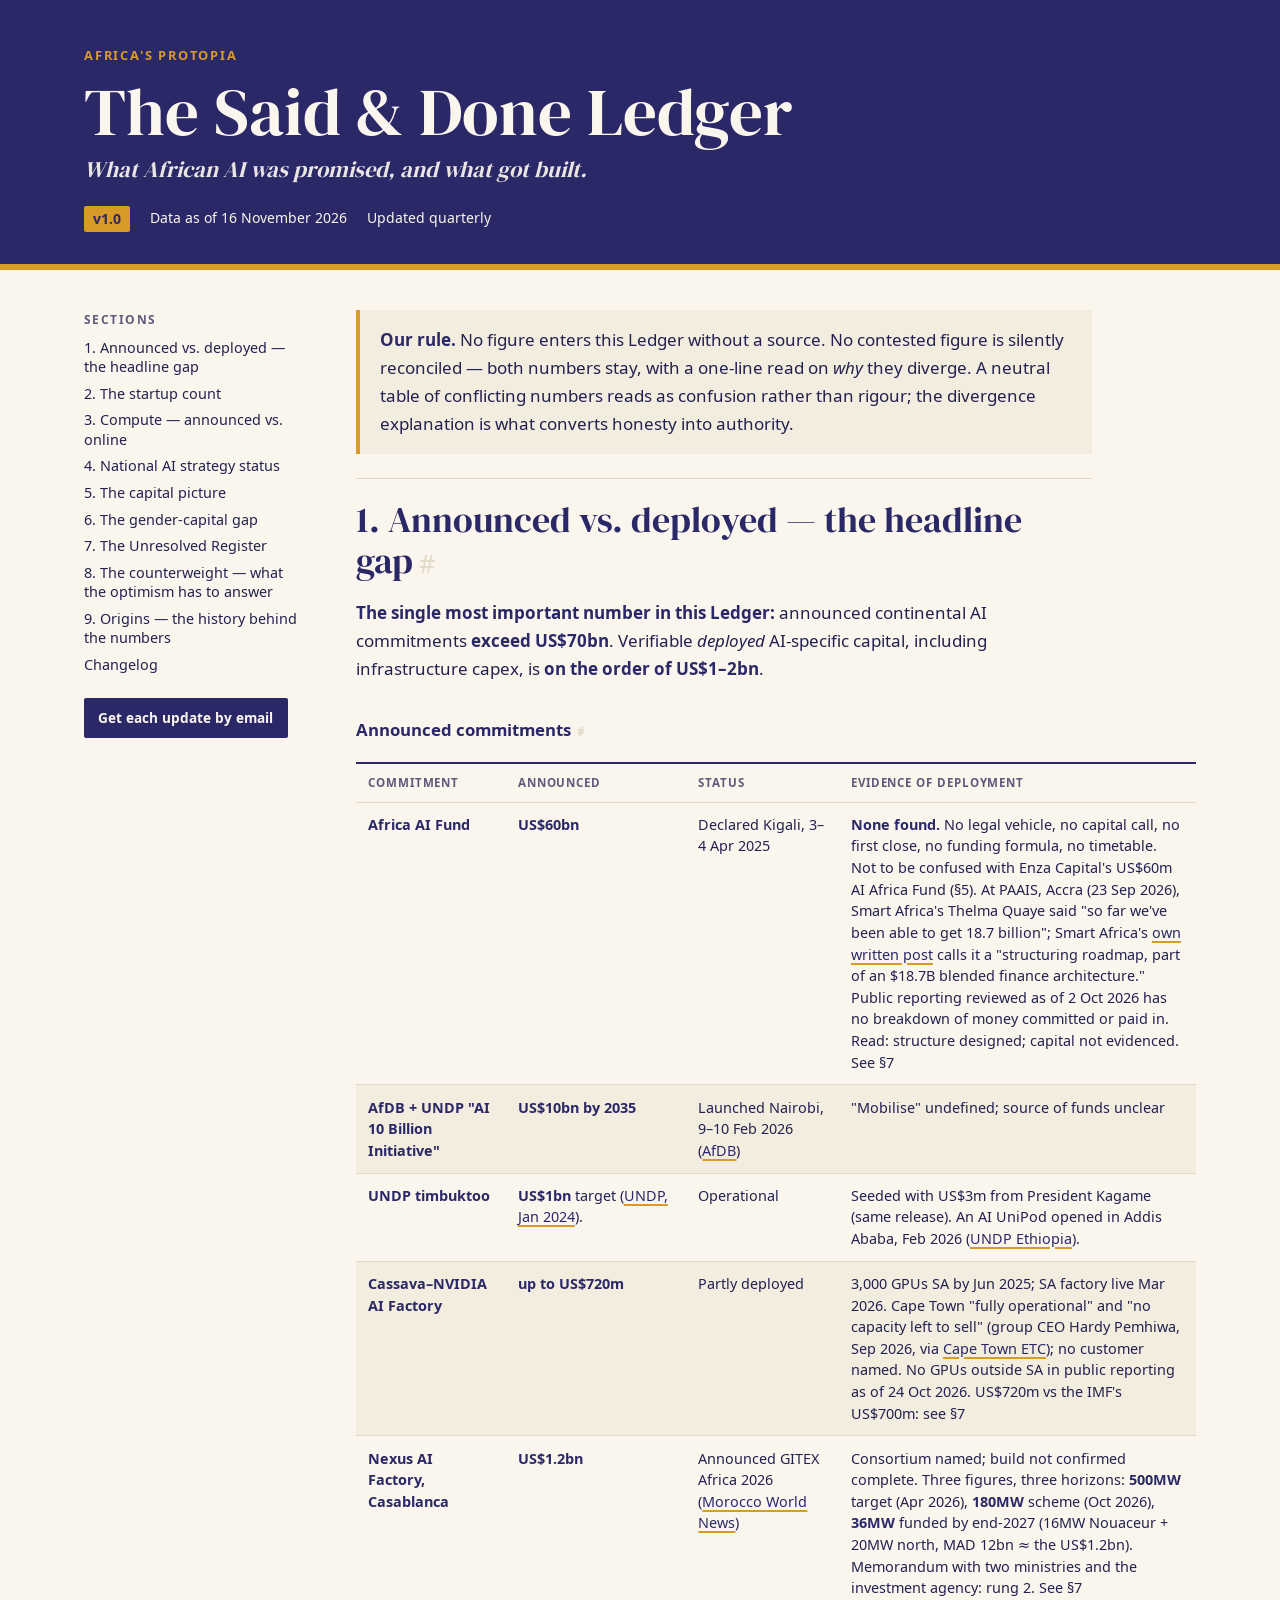
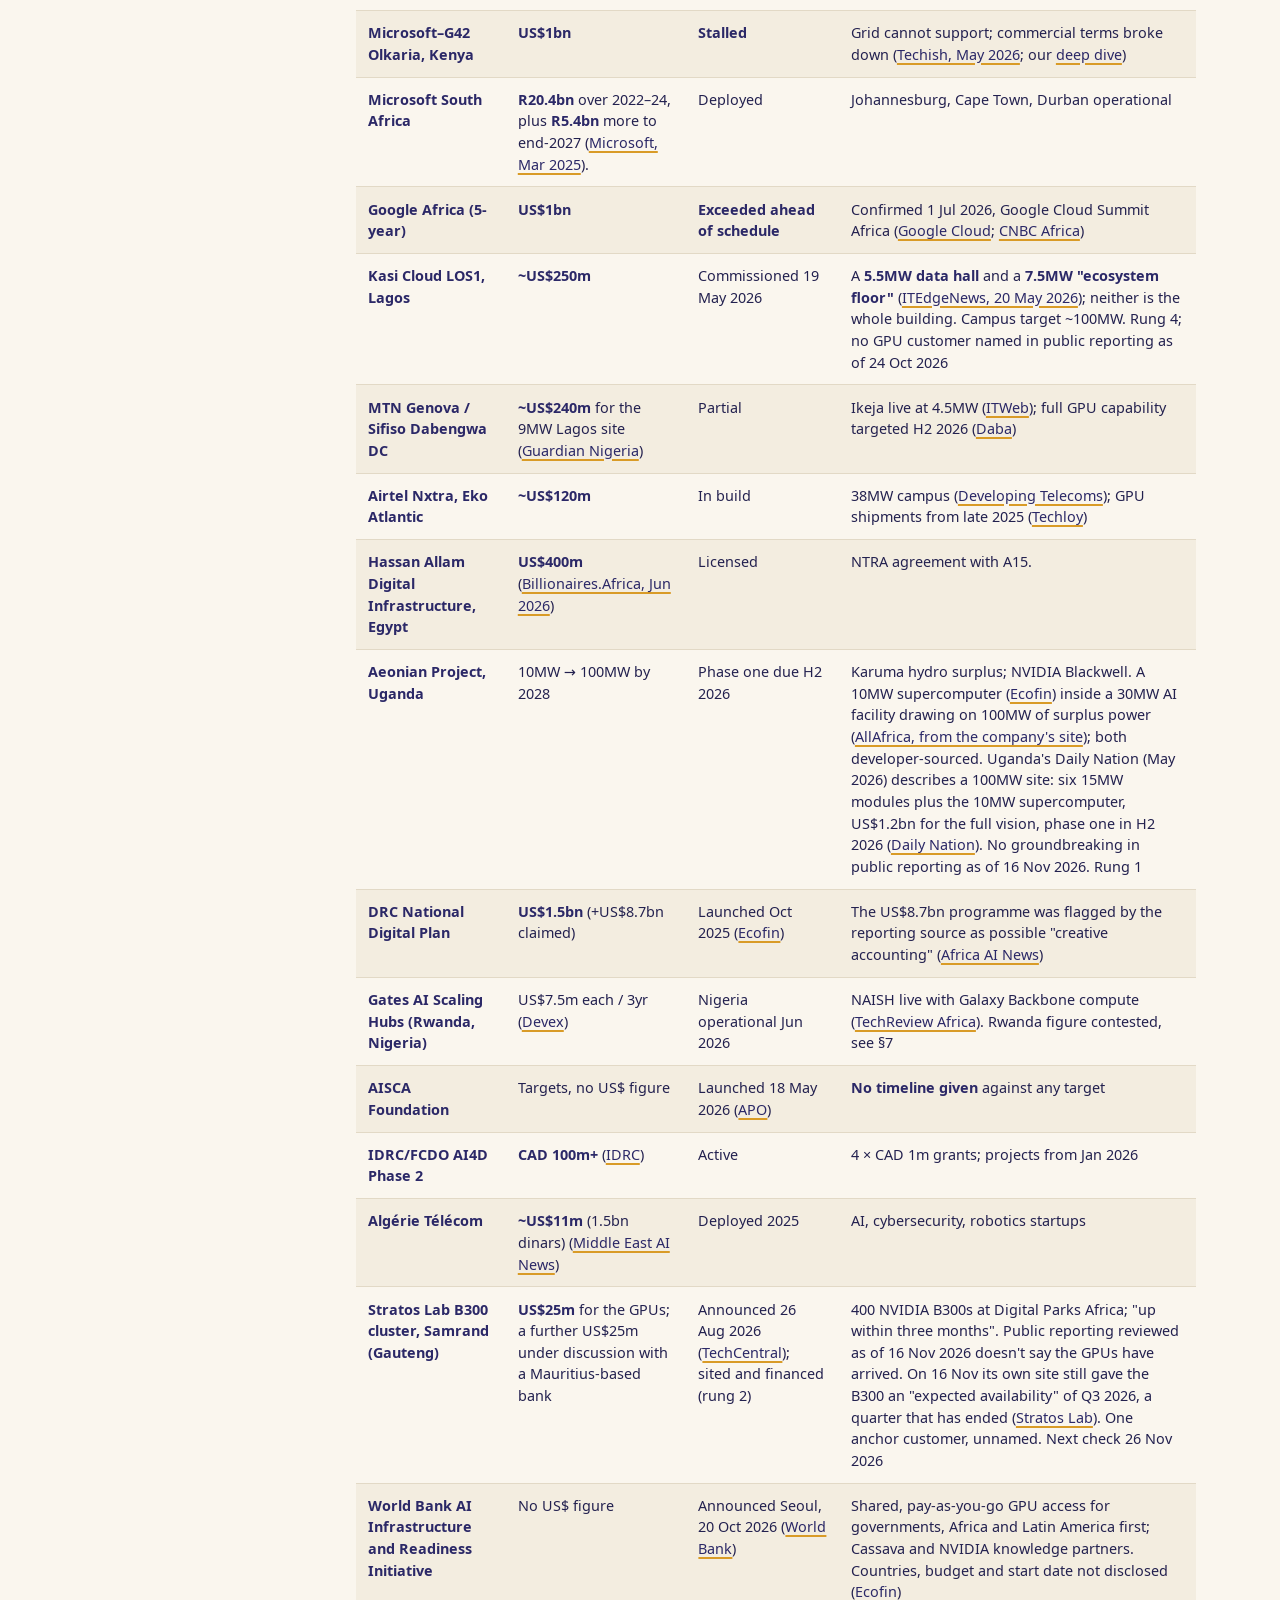
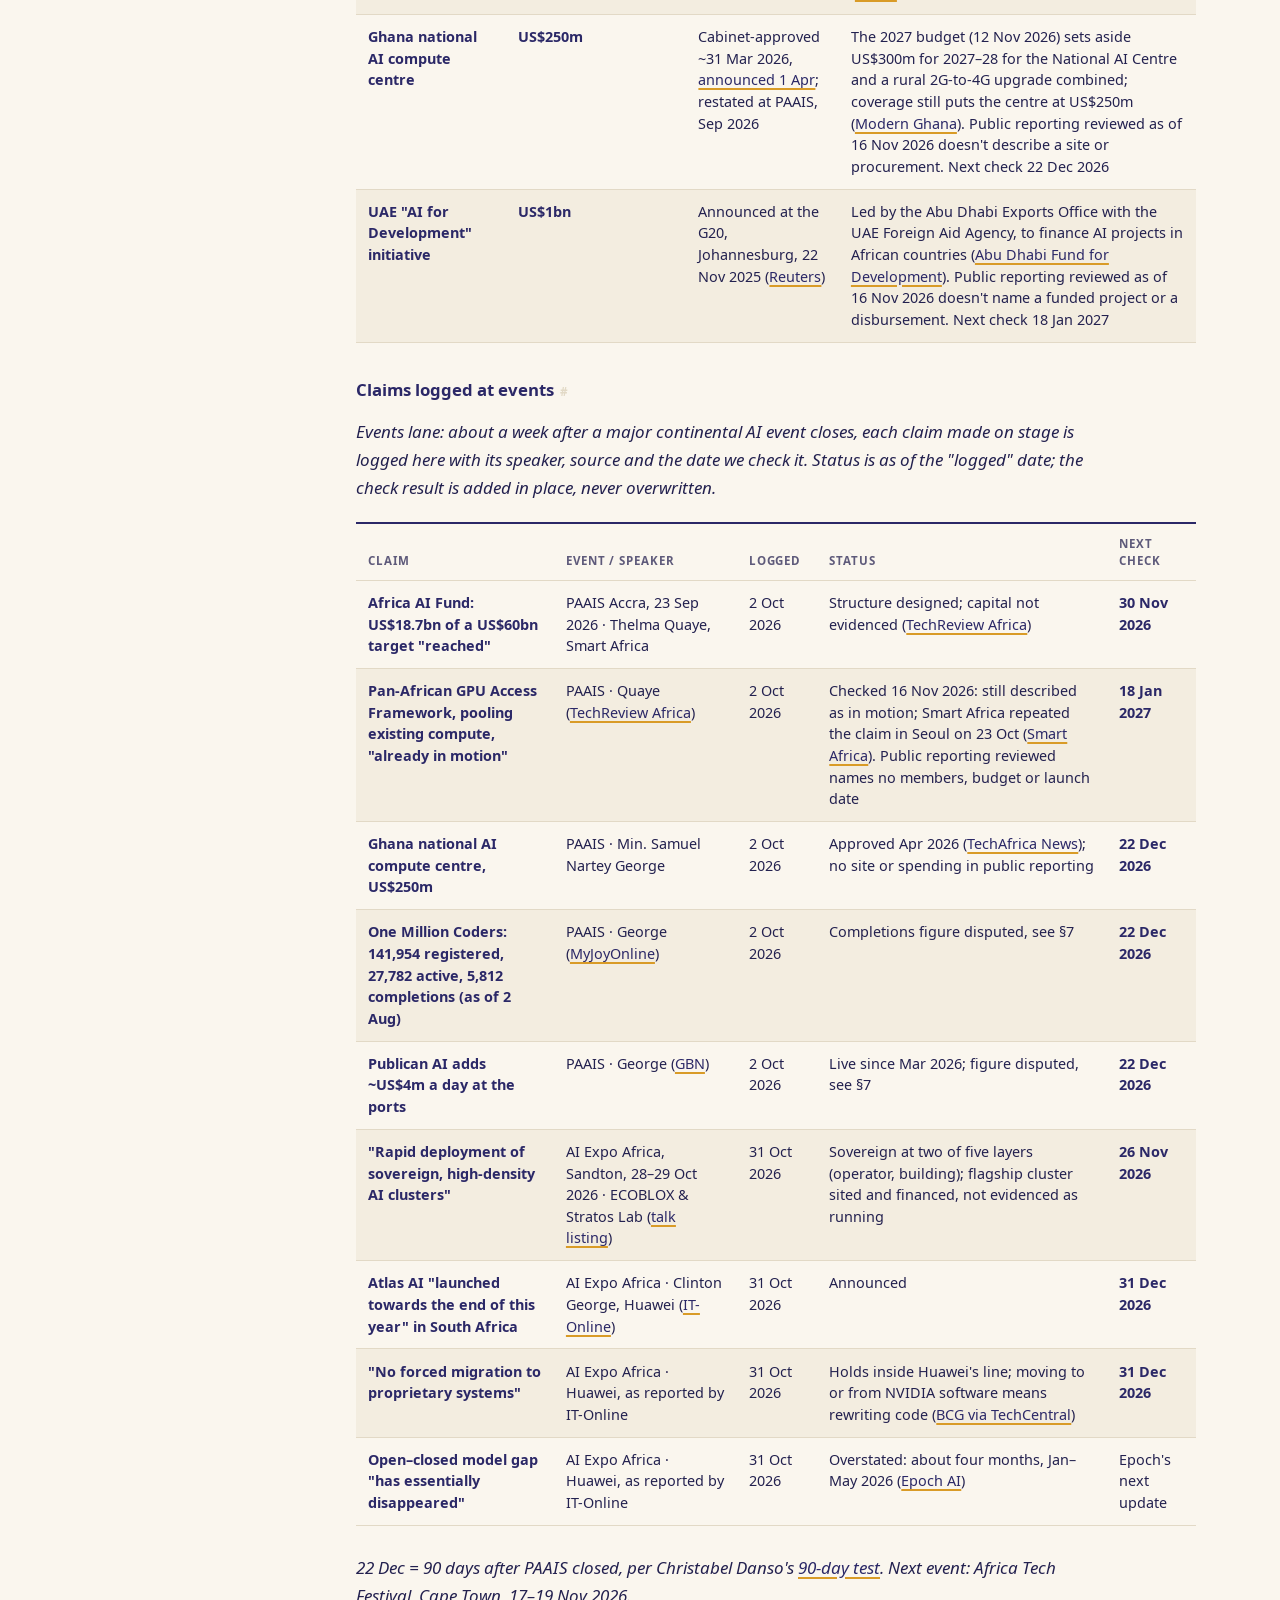
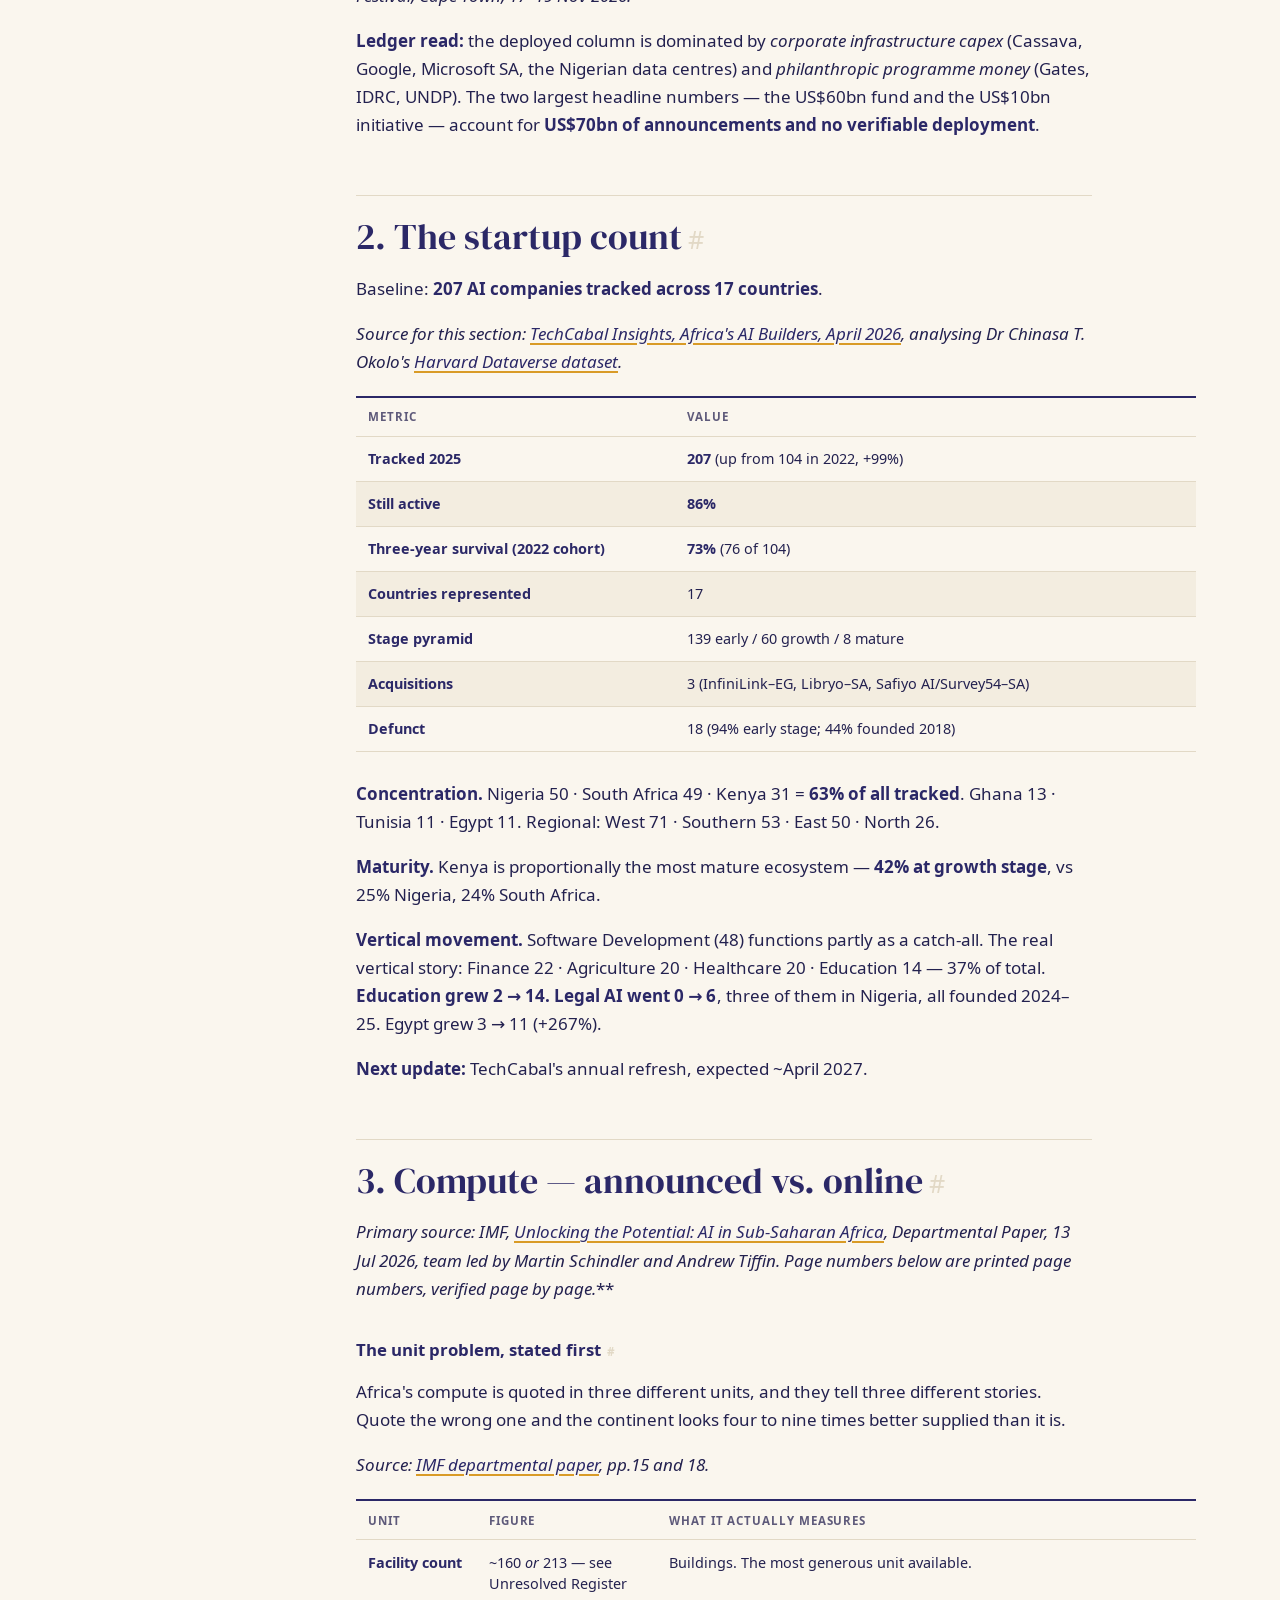
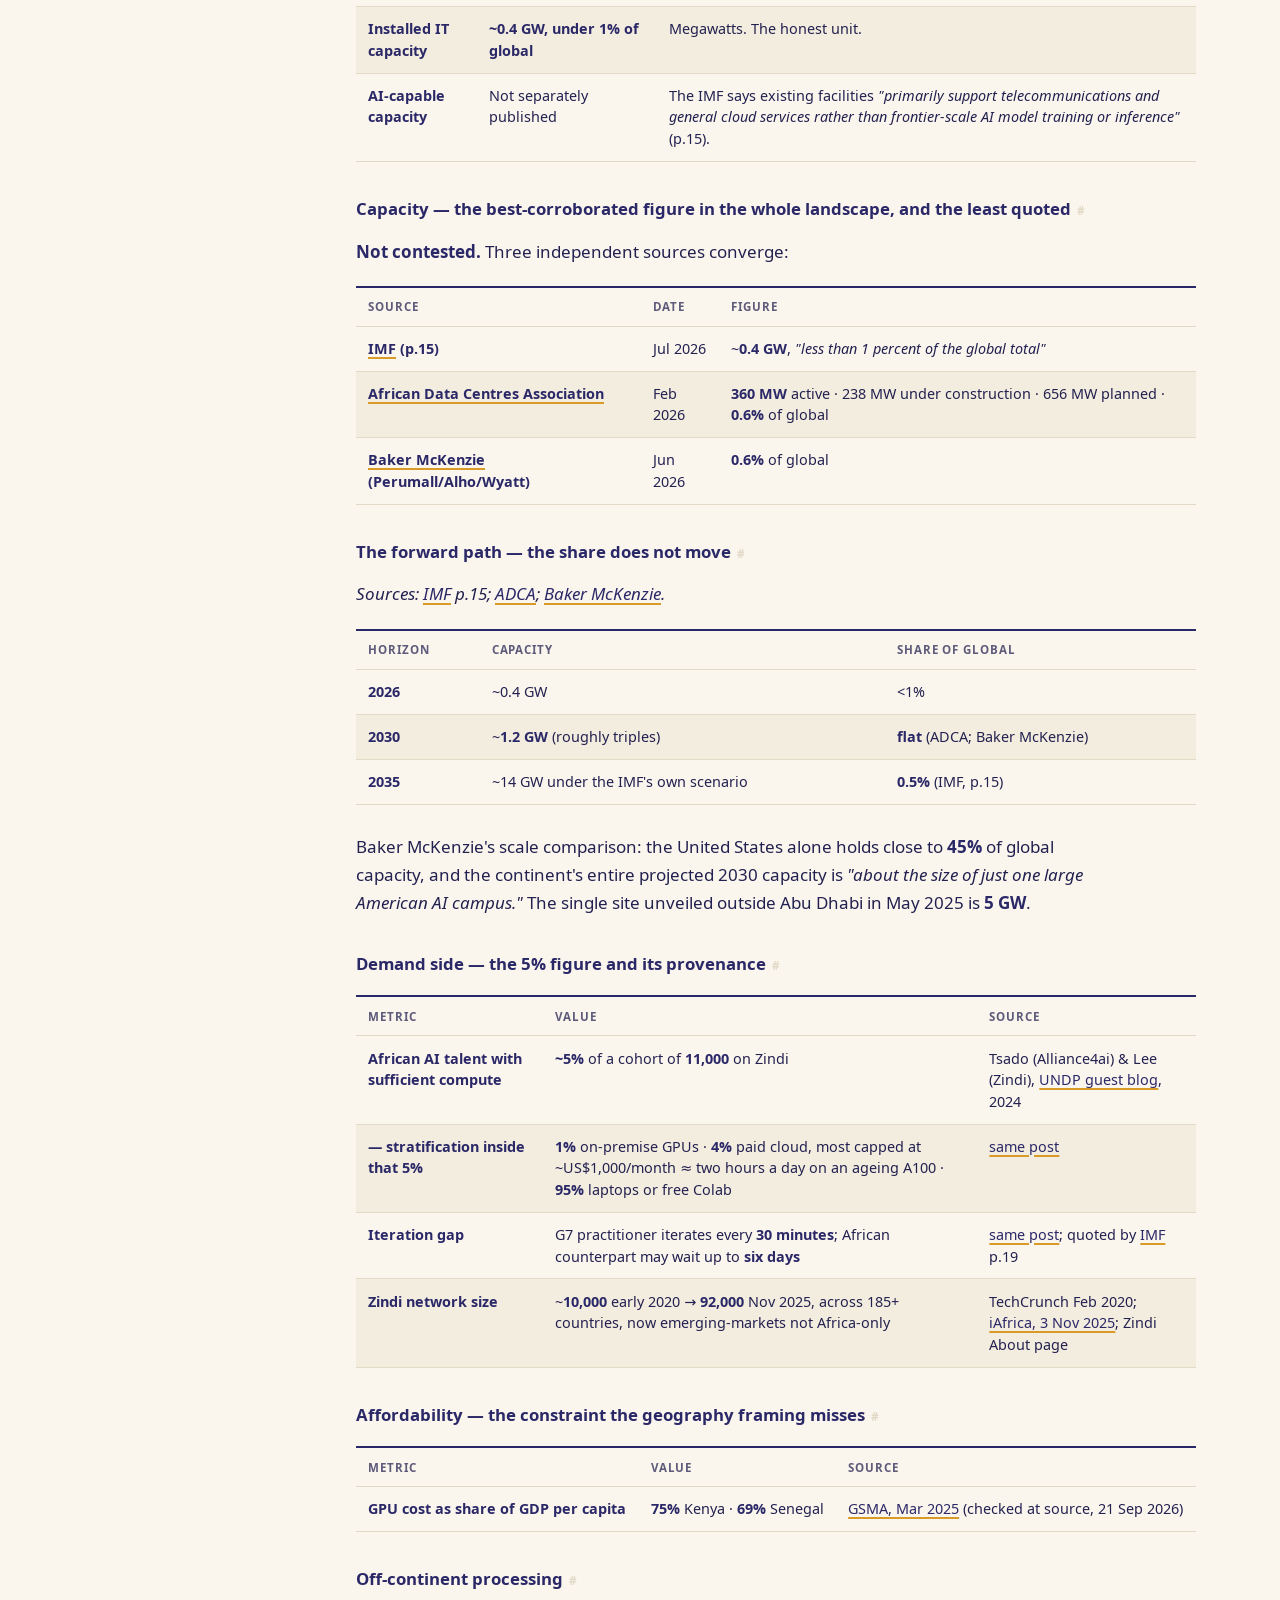
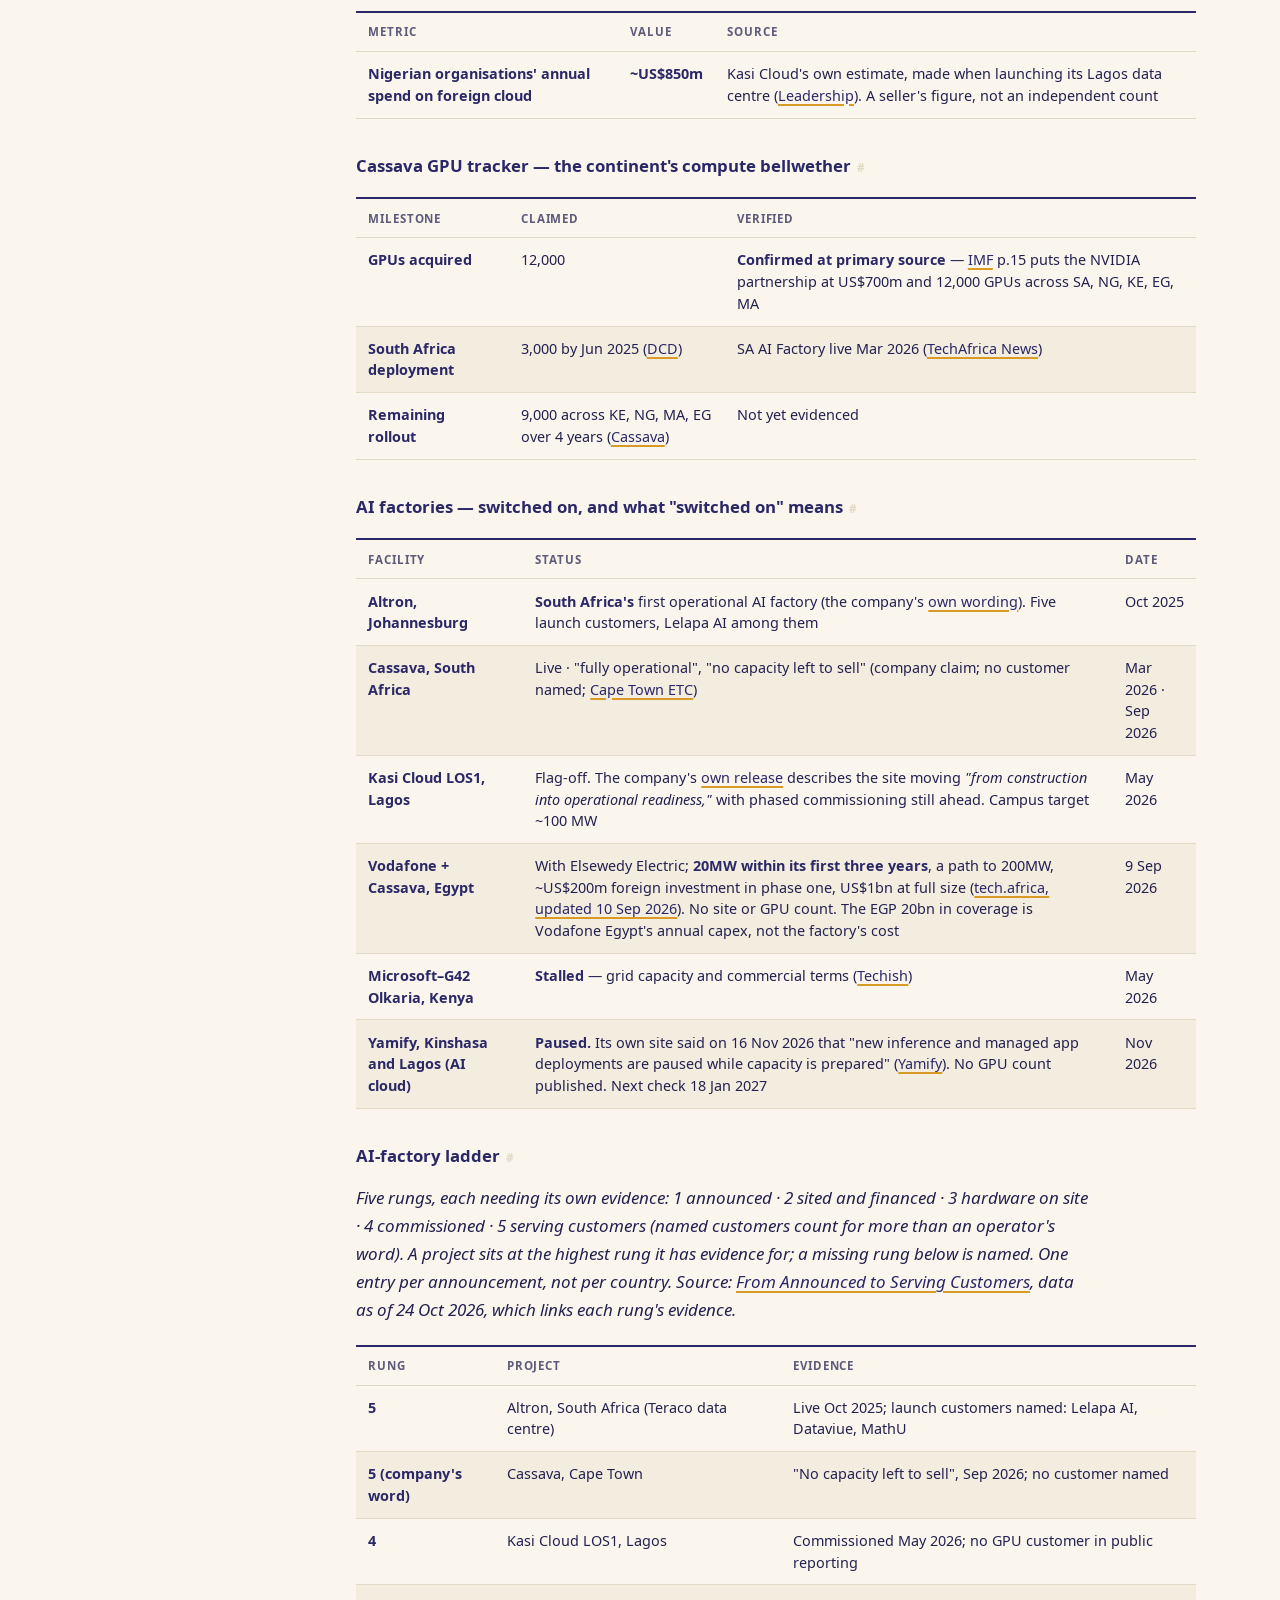
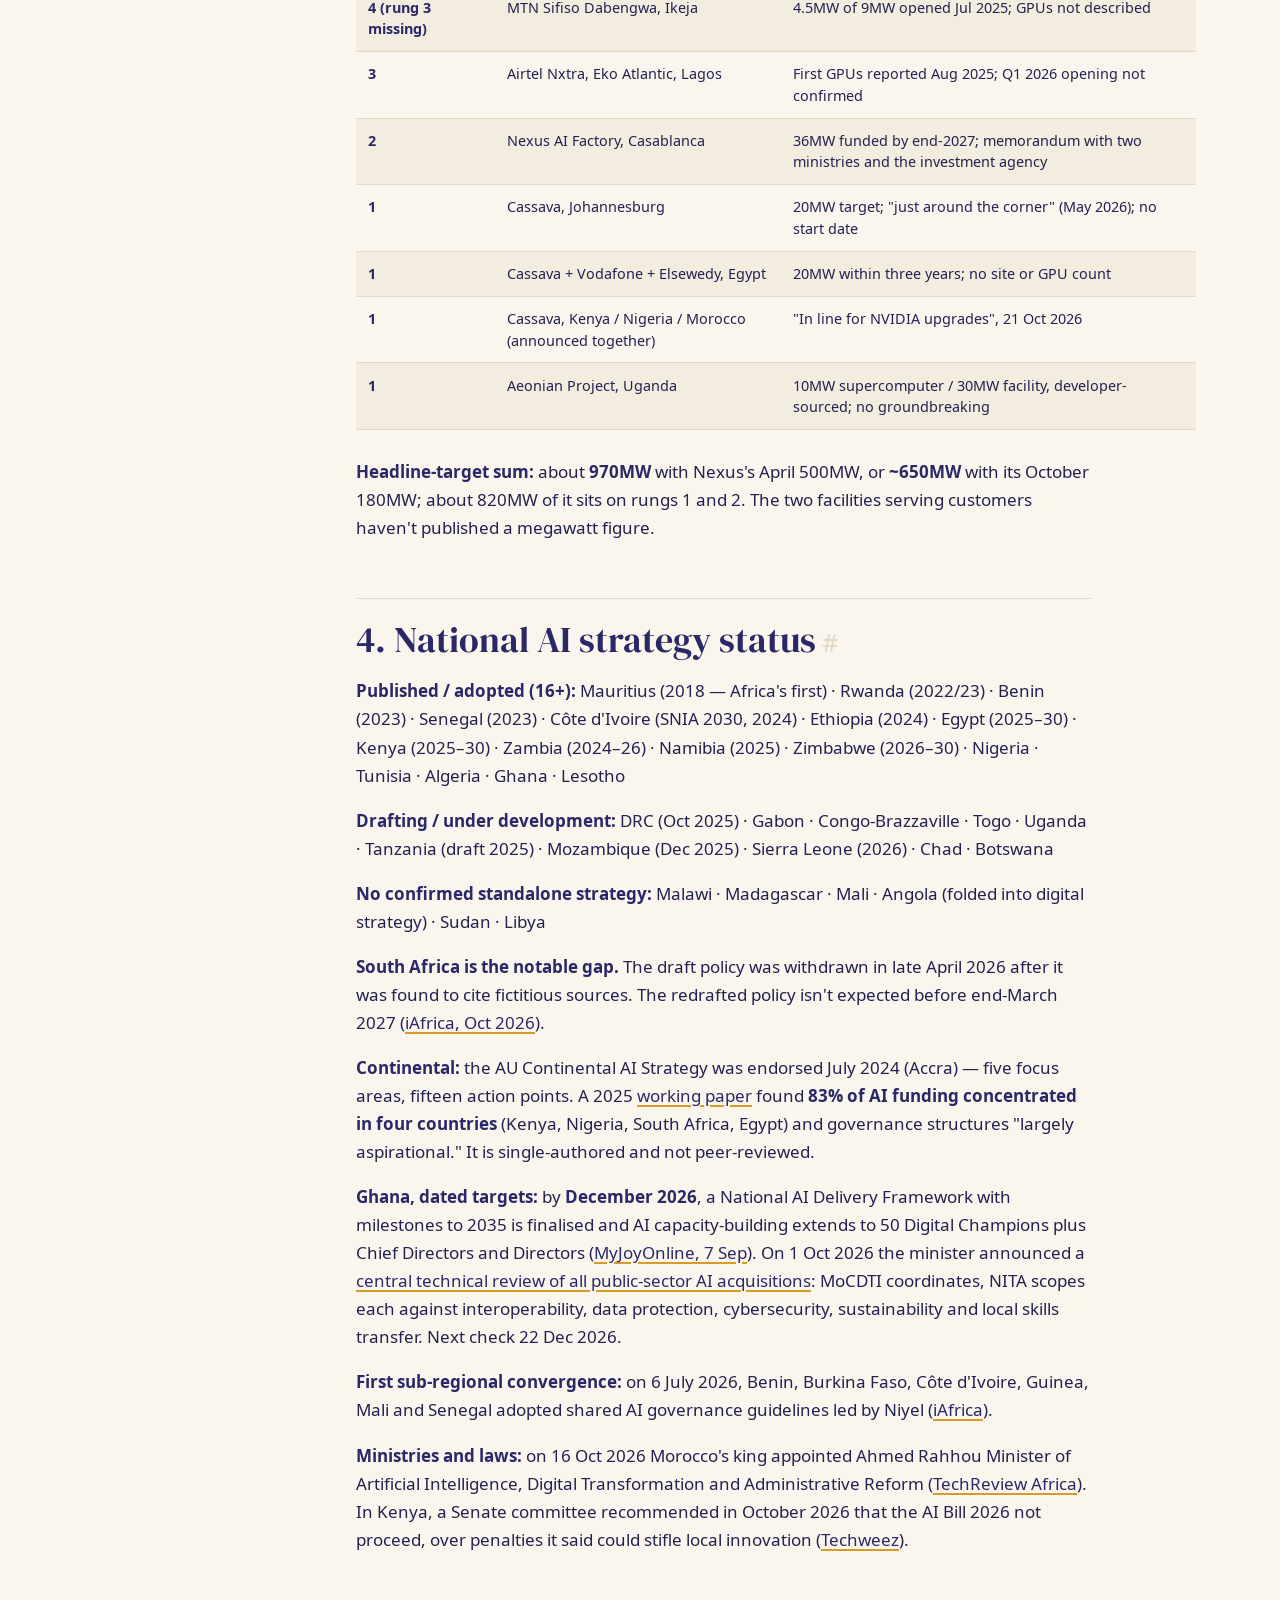
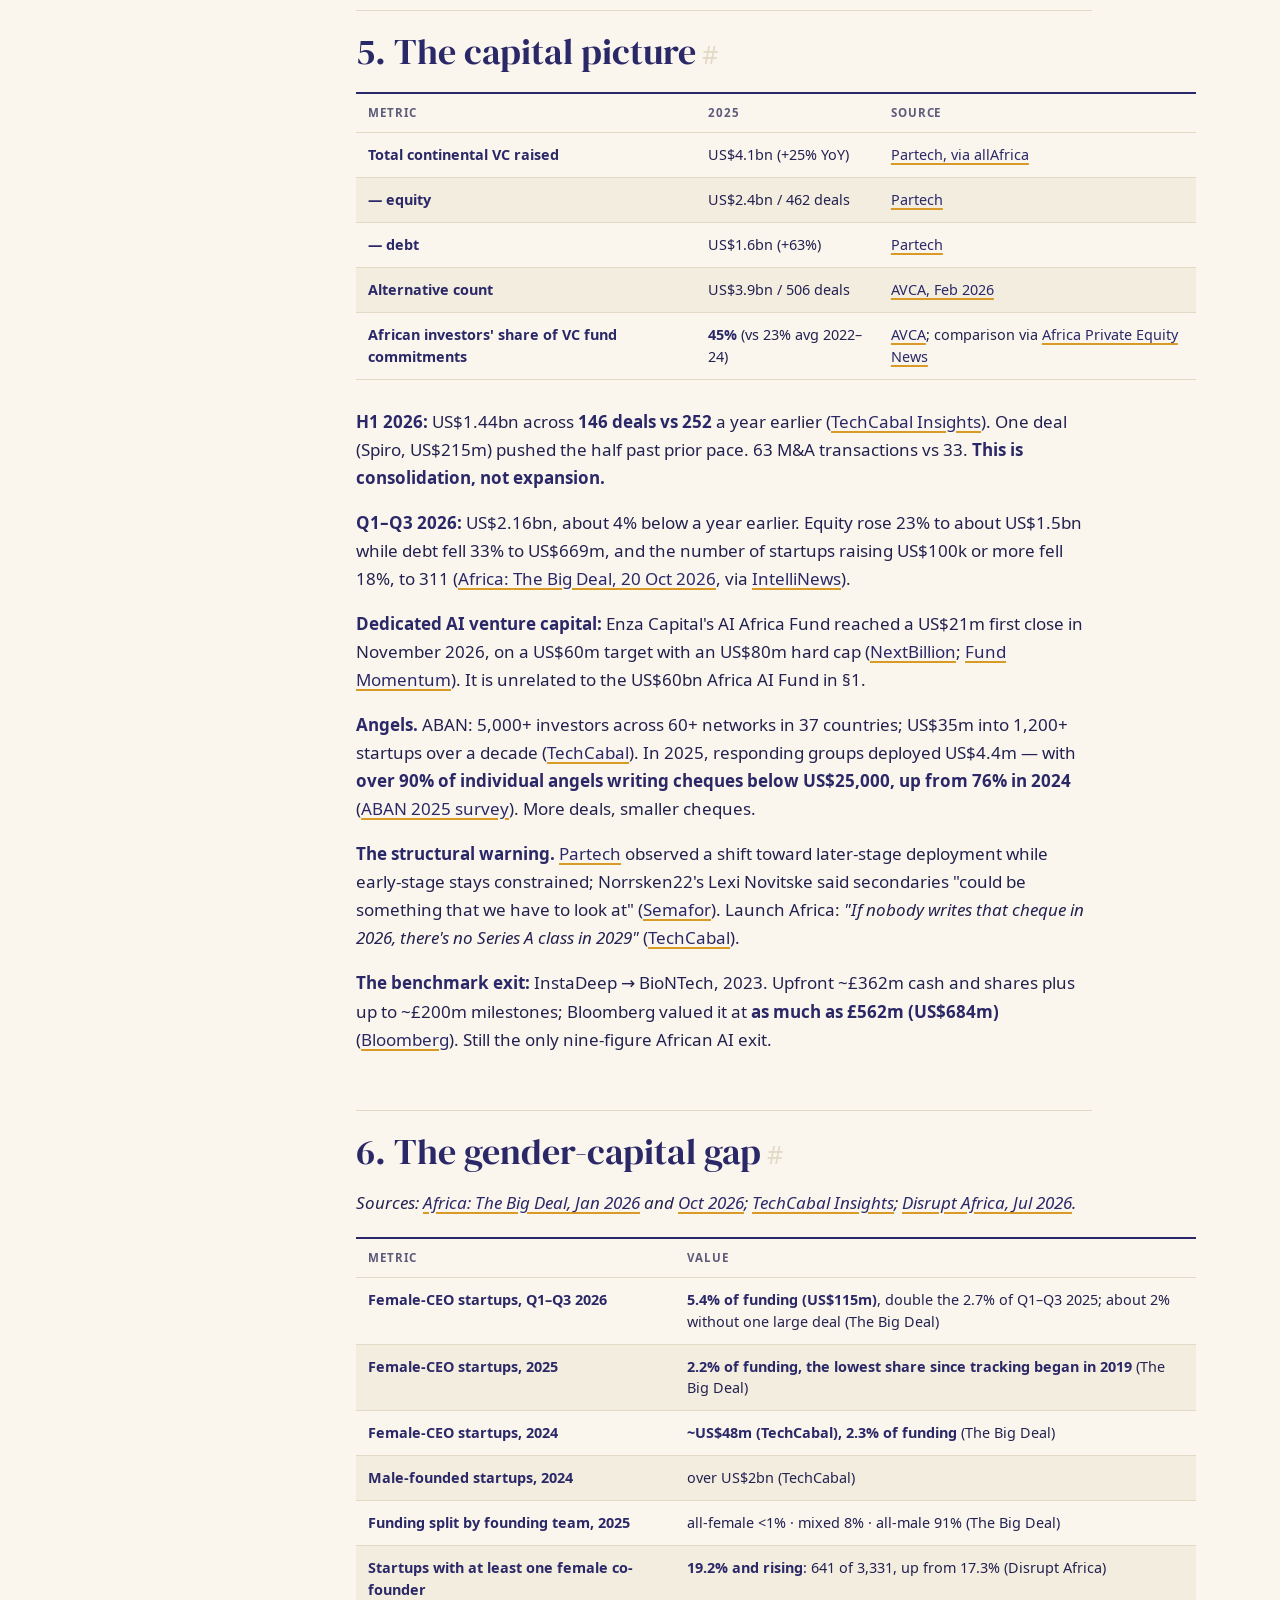
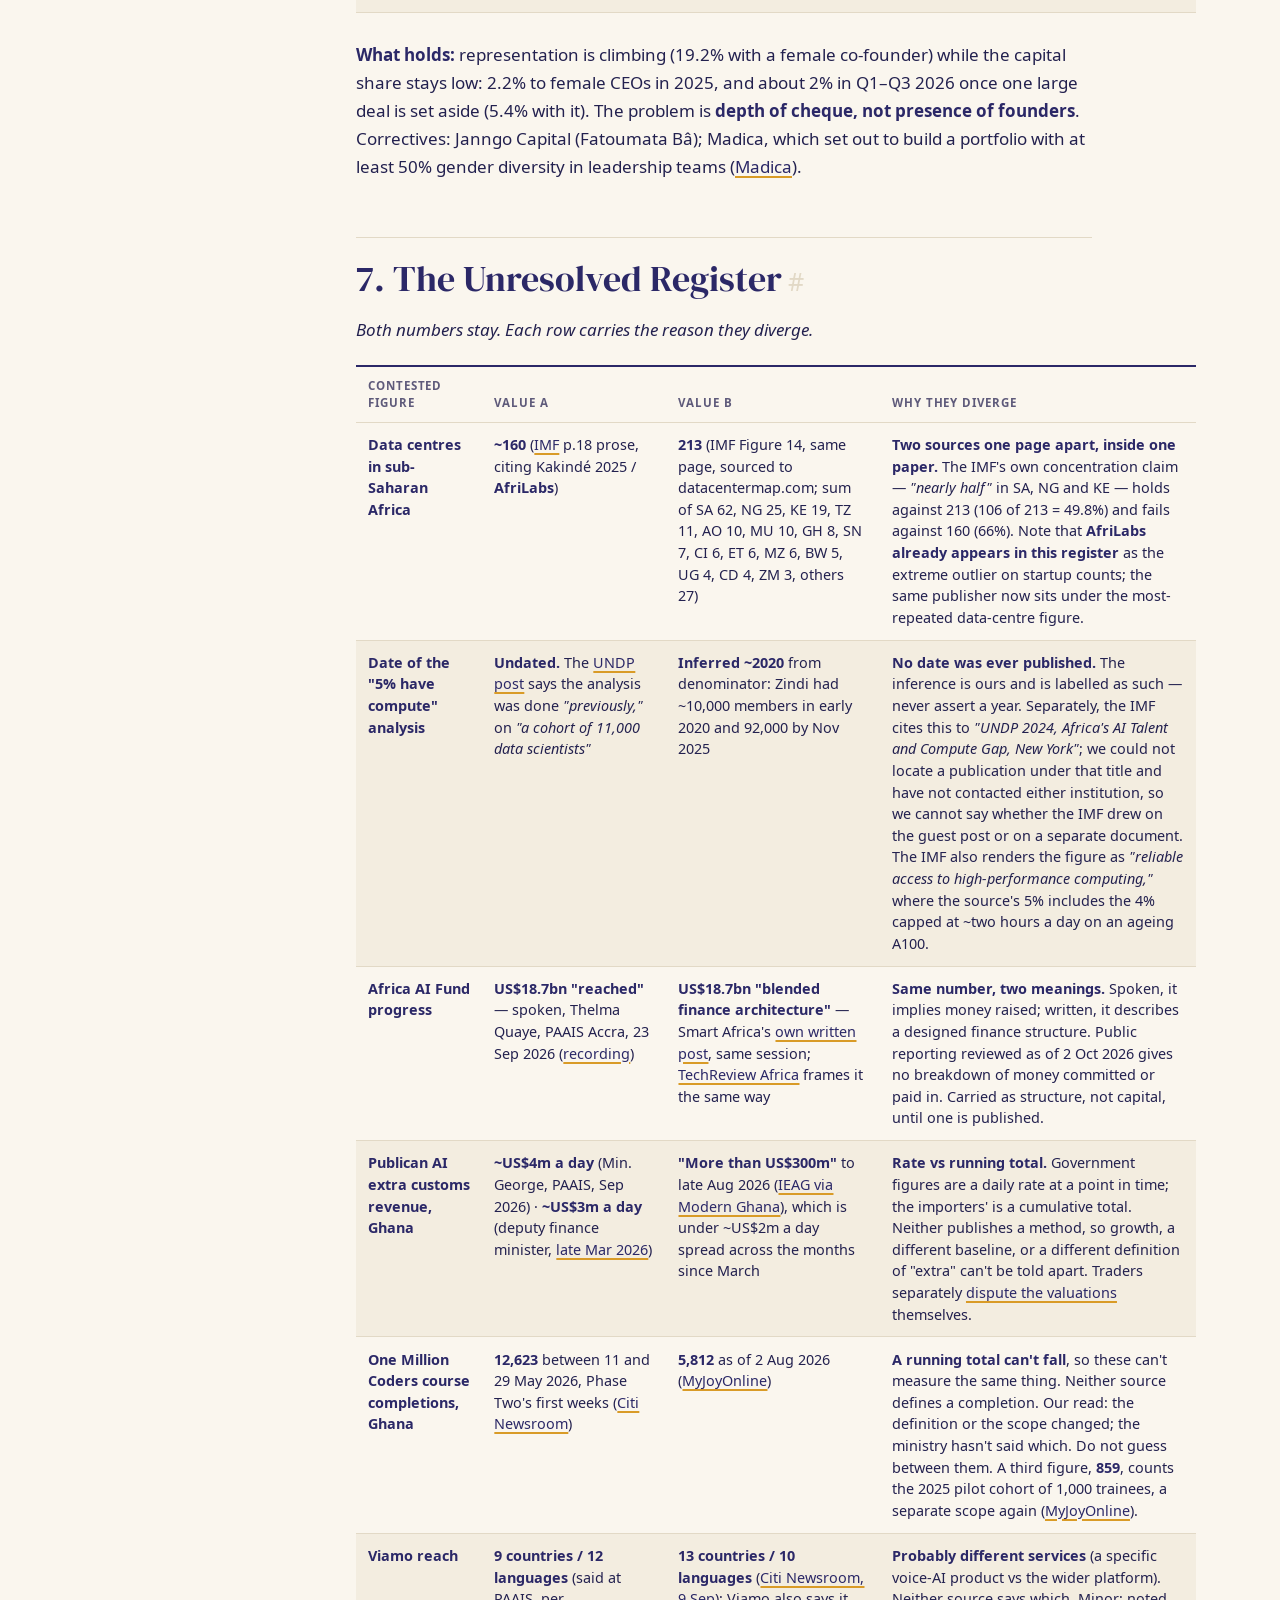
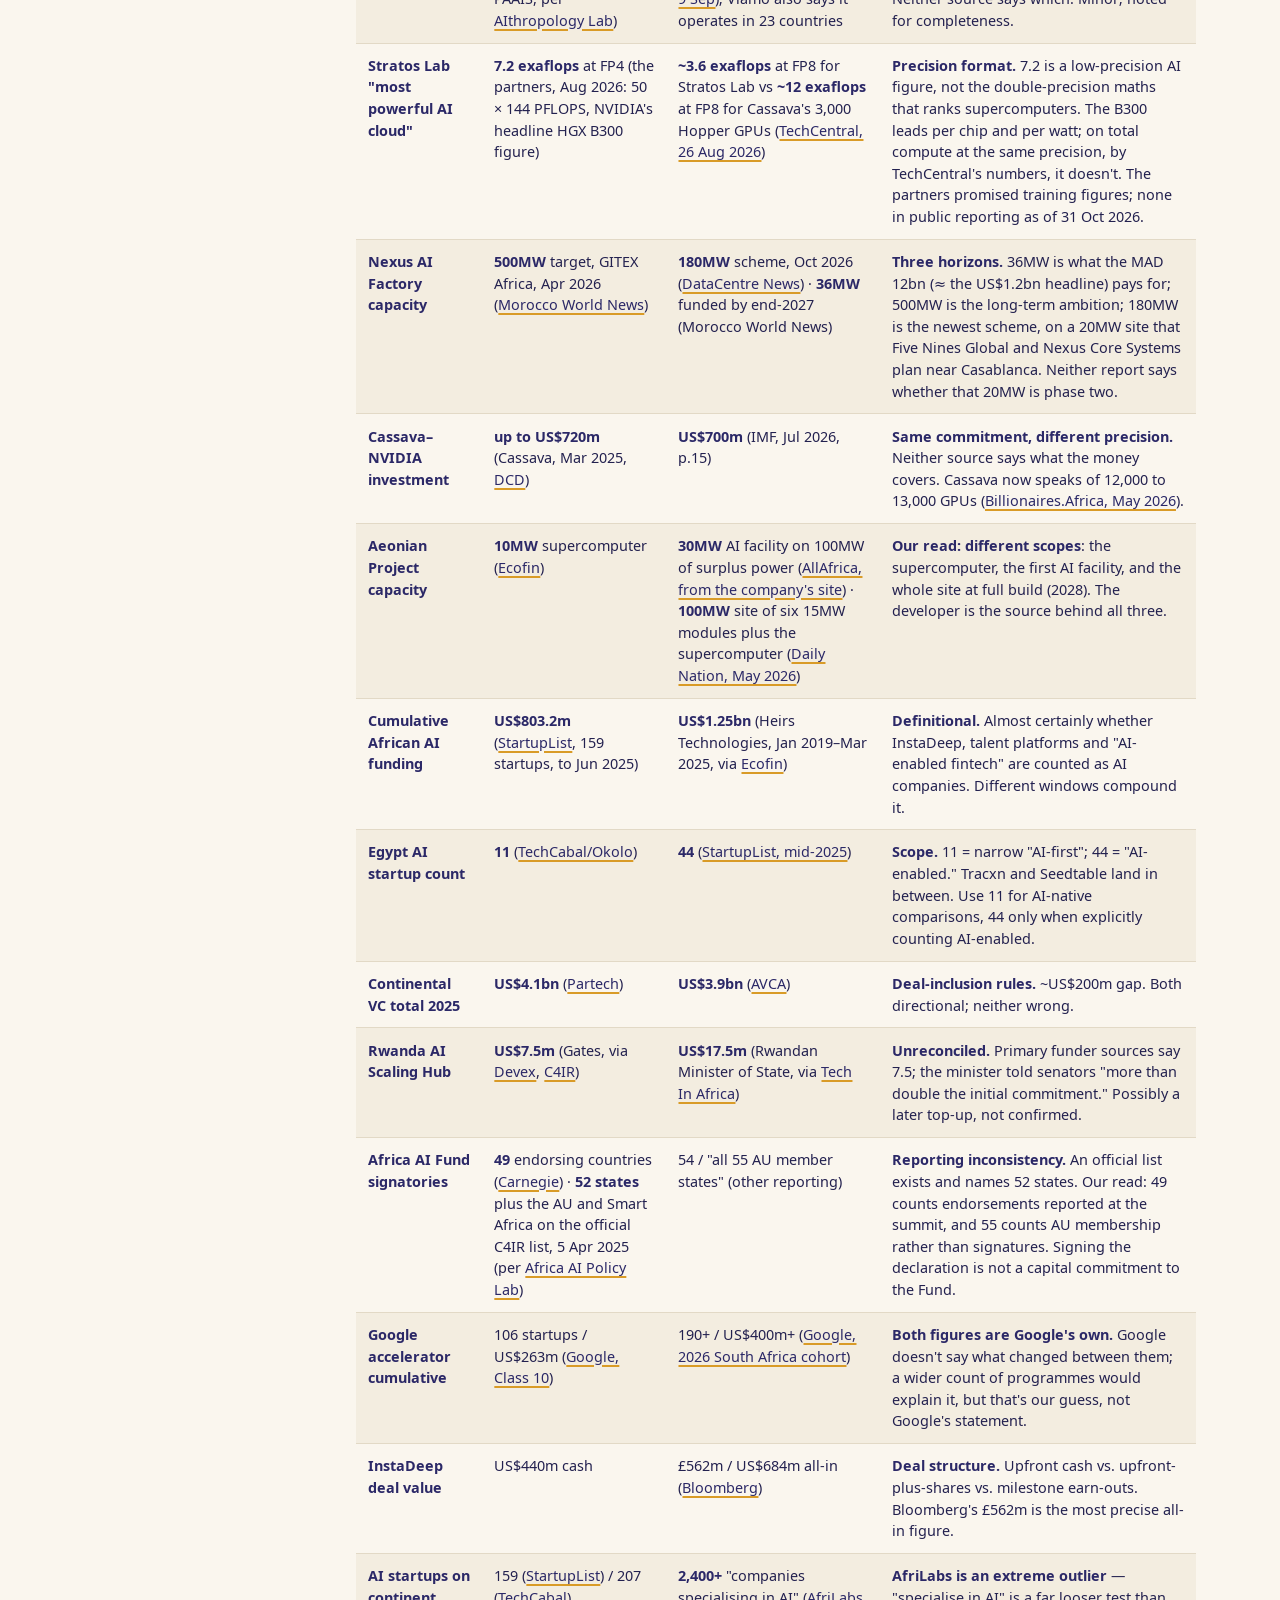
==== commit cc0f5635: "Ledger v1.0: first public version (data as of 2026-11-16) Co-Authored-By: Claude Opus 5.5 <noreply@a" ====
--- a/docs/index.html
+++ b/docs/index.html
@@ -3,17 +3,17 @@
 <head>
 <meta charset="utf-8">
 <meta name="viewport" content="width=device-width, initial-scale=1">
-<title>The Said &amp; Done Ledger v0.9.4 · Africa's Protopia</title>
-<meta name="description" content="What African AI was promised, and what got built. A versioned, sourced ledger by Africa's Protopia. v0.9.4, data as of 31 October 2026.">
+<title>The Said &amp; Done Ledger v1.0 · Africa's Protopia</title>
+<meta name="description" content="What African AI was promised, and what got built. A versioned, sourced ledger by Africa's Protopia. v1.0, data as of 16 November 2026.">
 <link rel="canonical" href="https://ledger.protopia.africa/">
 <meta property="og:title" content="The Said &amp; Done Ledger">
-<meta property="og:description" content="What African AI was promised, and what got built. v0.9.4, data as of 31 October 2026.">
+<meta property="og:description" content="What African AI was promised, and what got built. v1.0, data as of 16 November 2026.">
 <meta property="og:type" content="website">
 <meta property="og:url" content="https://ledger.protopia.africa/">
 <link rel="icon" href="assets/logo.png">
 <link rel="preload" href="assets/fonts/DMSerifDisplay-Regular.woff2" as="font" type="font/woff2" crossorigin>
 <link rel="stylesheet" href="assets/ledger.css">
-<script type="application/ld+json">{"@context": "https://schema.org", "@type": "Dataset", "name": "The Said & Done Ledger", "alternateName": "The Said & Done Ledger by Africa's Protopia", "description": "What African AI was promised, and what got built: announced vs. deployed capital, compute online, startup counts, national AI strategies, and a register of contested figures with the reason each pair diverges.", "url": "https://ledger.protopia.africa/", "version": "0.9.4", "dateModified": "2026-10-31", "spatialCoverage": "Africa", "isAccessibleForFree": true, "creator": {"@type": "Organization", "name": "Africa's Protopia", "url": "https://africasprotopia.substack.com"}}</script>
+<script type="application/ld+json">{"@context": "https://schema.org", "@type": "Dataset", "name": "The Said & Done Ledger", "alternateName": "The Said & Done Ledger by Africa's Protopia", "description": "What African AI was promised, and what got built: announced vs. deployed capital, compute online, startup counts, national AI strategies, and a register of contested figures with the reason each pair diverges.", "url": "https://ledger.protopia.africa/", "version": "1.0", "dateModified": "2026-11-16", "spatialCoverage": "Africa", "isAccessibleForFree": true, "creator": {"@type": "Organization", "name": "Africa's Protopia", "url": "https://africasprotopia.substack.com"}}</script>
 </head>
 <body>
 <a class="skip" href="#main">Skip to the Ledger</a>
@@ -22,7 +22,7 @@
     <a class="brand" href="https://africasprotopia.substack.com">Africa's Protopia</a>
     <h1>The Said &amp; Done Ledger</h1>
     <p class="dek">What African AI was promised, and what got built.</p>
-    <p class="stamp"><span class="ver">v0.9.4</span> <span>Data as of 31 October 2026</span> <span>Updated quarterly</span></p>
+    <p class="stamp"><span class="ver">v1.0</span> <span>Data as of 16 November 2026</span> <span>Updated quarterly</span></p>
     
   </div>
 </header>
@@ -37,7 +37,7 @@
 <li><a href="#6-the-gender-capital-gap">6. The gender-capital gap</a></li>
 <li><a href="#7-the-unresolved-register">7. The Unresolved Register</a></li>
 <li><a href="#8-the-counterweight-what-the-optimism-has-to-answer">8. The counterweight — what the optimism has to answer</a></li>
-<li><a href="#9-origins-the-history-behind-the-numbers">9. Origins — the history behind the numbers</a></li></ol>
+<li><a href="#9-origins-the-history-behind-the-numbers">9. Origins — the history behind the numbers</a></li><li><a href="#changelog">Changelog</a></li></ol>
     <a class="subscribe" href="https://africasprotopia.substack.com/subscribe">Get each update by email</a>
   </nav>
   <main id="main">
@@ -59,7 +59,7 @@
 <td data-label="Commitment">Africa AI Fund</td>
 <td data-label="Announced"><strong>US$60bn</strong></td>
 <td data-label="Status">Declared Kigali, 3–4 Apr 2025</td>
-<td data-label="Evidence of deployment"><strong>None found.</strong> No legal vehicle, no capital call, no first close, no funding formula, no timetable. At PAAIS, Accra (23 Sep 2026), Smart Africa's Thelma Quaye said "so far we've been able to get 18.7 billion"; Smart Africa's <a href="https://x.com/RealSmartAfrica/status/2104253836680704158" target="_blank" rel="noopener">own written post</a> calls it a "structuring roadmap, part of an $18.7B blended finance architecture." Public reporting reviewed as of 2 Oct 2026 has no breakdown of money committed or paid in. Read: structure designed; capital not evidenced. See §7</td>
+<td data-label="Evidence of deployment"><strong>None found.</strong> No legal vehicle, no capital call, no first close, no funding formula, no timetable. Not to be confused with Enza Capital's US$60m AI Africa Fund (§5). At PAAIS, Accra (23 Sep 2026), Smart Africa's Thelma Quaye said "so far we've been able to get 18.7 billion"; Smart Africa's <a href="https://x.com/RealSmartAfrica/status/2104253836680704158" target="_blank" rel="noopener">own written post</a> calls it a "structuring roadmap, part of an $18.7B blended finance architecture." Public reporting reviewed as of 2 Oct 2026 has no breakdown of money committed or paid in. Read: structure designed; capital not evidenced. See §7</td>
 </tr>
 <tr>
 <td data-label="Commitment">AfDB + UNDP "AI 10 Billion Initiative"</td>
@@ -131,7 +131,7 @@
 <td data-label="Commitment">Aeonian Project, Uganda</td>
 <td data-label="Announced">10MW → 100MW by 2028</td>
 <td data-label="Status">Phase one due H2 2026</td>
-<td data-label="Evidence of deployment">Karuma hydro surplus; NVIDIA Blackwell. A 10MW supercomputer (<a href="https://www.ecofinagency.com/news-digital/1509-48701-synectics-schneider-to-build-ai-center-in-uganda-starting-2026" target="_blank" rel="noopener">Ecofin</a>) inside a 30MW AI facility drawing on 100MW of surplus power (<a href="https://allafrica.com/stories/202602240674.html" target="_blank" rel="noopener">AllAfrica, from the company's site</a>); both developer-sourced. No groundbreaking in public reporting as of 24 Oct 2026. Rung 1</td>
+<td data-label="Evidence of deployment">Karuma hydro surplus; NVIDIA Blackwell. A 10MW supercomputer (<a href="https://www.ecofinagency.com/news-digital/1509-48701-synectics-schneider-to-build-ai-center-in-uganda-starting-2026" target="_blank" rel="noopener">Ecofin</a>) inside a 30MW AI facility drawing on 100MW of surplus power (<a href="https://allafrica.com/stories/202602240674.html" target="_blank" rel="noopener">AllAfrica, from the company's site</a>); both developer-sourced. Uganda's Daily Nation (May 2026) describes a 100MW site: six 15MW modules plus the 10MW supercomputer, US$1.2bn for the full vision, phase one in H2 2026 (<a href="https://www.nation.co.ug/news/inside-the-aeonian-project-building-africas-ai-backbone-at-karuma-hydro-plant/" target="_blank" rel="noopener">Daily Nation</a>). No groundbreaking in public reporting as of 16 Nov 2026. Rung 1</td>
 </tr>
 <tr>
 <td data-label="Commitment">DRC National Digital Plan</td>
@@ -167,7 +167,7 @@
 <td data-label="Commitment">Stratos Lab B300 cluster, Samrand (Gauteng)</td>
 <td data-label="Announced"><strong>US$25m</strong> for the GPUs; a further US$25m under discussion with a Mauritius-based bank</td>
 <td data-label="Status">Announced 26 Aug 2026 (<a href="https://techcentral.co.za/nvidias-top-ai-chips-are-coming-to-a-centurion-data-centre/285394/" target="_blank" rel="noopener">TechCentral</a>); sited and financed (rung 2)</td>
-<td data-label="Evidence of deployment">400 NVIDIA B300s at Digital Parks Africa; "up within three months". Public reporting reviewed as of 31 Oct 2026 doesn't say the GPUs have arrived; its own site listed the B300 as "Coming Soon" on 30 Oct. One anchor customer, unnamed. Next check 26 Nov 2026</td>
+<td data-label="Evidence of deployment">400 NVIDIA B300s at Digital Parks Africa; "up within three months". Public reporting reviewed as of 16 Nov 2026 doesn't say the GPUs have arrived. On 16 Nov its own site still gave the B300 an "expected availability" of Q3 2026, a quarter that has ended (<a href="https://stratoslab.co.za/" target="_blank" rel="noopener">Stratos Lab</a>). One anchor customer, unnamed. Next check 26 Nov 2026</td>
 </tr>
 <tr>
 <td data-label="Commitment">World Bank AI Infrastructure and Readiness Initiative</td>
@@ -179,7 +179,13 @@
 <td data-label="Commitment">Ghana national AI compute centre</td>
 <td data-label="Announced"><strong>US$250m</strong></td>
 <td data-label="Status">Cabinet-approved ~31 Mar 2026, <a href="https://techafricanews.com/2026/04/01/ghana-approves-250m-ai-centre-to-power-digital-transformation/" target="_blank" rel="noopener">announced 1 Apr</a>; restated at PAAIS, Sep 2026</td>
-<td data-label="Evidence of deployment">Public reporting reviewed as of 2 Oct 2026 does not describe a site, procurement or disbursement. Next check 22 Dec 2026</td>
+<td data-label="Evidence of deployment">The 2027 budget (12 Nov 2026) sets aside US$300m for 2027–28 for the National AI Centre and a rural 2G-to-4G upgrade combined; coverage still puts the centre at US$250m (<a href="https://www.modernghana.com/news/1544349/ghanas-250m-ai-centre-to-focus-on-practical-appl.html" target="_blank" rel="noopener">Modern Ghana</a>). Public reporting reviewed as of 16 Nov 2026 doesn't describe a site or procurement. Next check 22 Dec 2026</td>
+</tr>
+<tr>
+<td data-label="Commitment">UAE "AI for Development" initiative</td>
+<td data-label="Announced"><strong>US$1bn</strong></td>
+<td data-label="Status">Announced at the G20, Johannesburg, 22 Nov 2025 (<a href="https://www.reuters.com/world/middle-east/uae-announces-1-billion-initiative-expand-ai-africa-2025-11-22/" target="_blank" rel="noopener">Reuters</a>)</td>
+<td data-label="Evidence of deployment">Led by the Abu Dhabi Exports Office with the UAE Foreign Aid Agency, to finance AI projects in African countries (<a href="https://www.adfd.ae/en/media-center/news/uae-launches-1-billion-ai-for-development-initiative-to-advance-digital-infrastructure-across" target="_blank" rel="noopener">Abu Dhabi Fund for Development</a>). Public reporting reviewed as of 16 Nov 2026 doesn't name a funded project or a disbursement. Next check 18 Jan 2027</td>
 </tr>
 </tbody>
 </table>
@@ -207,8 +213,8 @@
 <td data-label="Claim">Pan-African GPU Access Framework, pooling existing compute, "already in motion"</td>
 <td data-label="Event / speaker">PAAIS · Quaye (<a href="https://techreviewafrica.com/news/7481/smart-africa-outlines-continental-ai-delivery-at-pan-african-ai-summit-2026" target="_blank" rel="noopener">TechReview Africa</a>)</td>
 <td data-label="Logged">2 Oct 2026</td>
-<td data-label="Status">In development under the Africa AI Council</td>
-<td data-label="Next check"><strong>16 Nov 2026</strong></td>
+<td data-label="Status">Checked 16 Nov 2026: still described as in motion; Smart Africa repeated the claim in Seoul on 23 Oct (<a href="https://www.instagram.com/p/De2i0V5iA_D/" target="_blank" rel="noopener">Smart Africa</a>). Public reporting reviewed names no members, budget or launch date</td>
+<td data-label="Next check"><strong>18 Jan 2027</strong></td>
 </tr>
 <tr>
 <td data-label="Claim">Ghana national AI compute centre, US$250m</td>
@@ -524,6 +530,11 @@
 <td data-label="Status"><strong>Stalled</strong> — grid capacity and commercial terms (<a href="https://tech-ish.com/2026/05/09/kenya-microsoft-g42-data-centre-stalled/" target="_blank" rel="noopener">Techish</a>)</td>
 <td data-label="Date">May 2026</td>
 </tr>
+<tr>
+<td data-label="Facility">Yamify, Kinshasa and Lagos (AI cloud)</td>
+<td data-label="Status"><strong>Paused.</strong> Its own site said on 16 Nov 2026 that "new inference and managed app deployments are paused while capacity is prepared" (<a href="https://www.yamify.co/early-access" target="_blank" rel="noopener">Yamify</a>). No GPU count published. Next check 18 Jan 2027</td>
+<td data-label="Date">Nov 2026</td>
+</tr>
 </tbody>
 </table>
 </div><h3 id="ai-factory-ladder">AI-factory ladder<a class="headerlink" href="#ai-factory-ladder" title="Link to this section">#</a></h3>
@@ -598,6 +609,7 @@
 <p><strong>Continental:</strong> the AU Continental AI Strategy was endorsed July 2024 (Accra) — five focus areas, fifteen action points. A 2025 <a href="https://www.researchgate.net/publication/396230260_From_Aspiration_to_Implementation_The_African_Union_AI_Continental_Strategy_and_the_Development-Governance_Paradox" target="_blank" rel="noopener">working paper</a> found <strong>83% of AI funding concentrated in four countries</strong> (Kenya, Nigeria, South Africa, Egypt) and governance structures "largely aspirational." It is single-authored and not peer-reviewed.</p>
 <p><strong>Ghana, dated targets:</strong> by <strong>December 2026</strong>, a National AI Delivery Framework with milestones to 2035 is finalised and AI capacity-building extends to 50 Digital Champions plus Chief Directors and Directors (<a href="https://www.myjoyonline.com/one-million-coders-programme-records-141954-registrations-27782-active-learners/" target="_blank" rel="noopener">MyJoyOnline, 7 Sep</a>). On 1 Oct 2026 the minister announced a <a href="https://www.myjoyonline.com/ghana-to-review-all-public-sector-ai-acquisitions-under-new-directive/" target="_blank" rel="noopener">central technical review of all public-sector AI acquisitions</a>: MoCDTI coordinates, NITA scopes each against interoperability, data protection, cybersecurity, sustainability and local skills transfer. Next check 22 Dec 2026.</p>
 <p><strong>First sub-regional convergence:</strong> on 6 July 2026, Benin, Burkina Faso, Côte d'Ivoire, Guinea, Mali and Senegal adopted shared AI governance guidelines led by Niyel (<a href="https://iafrica.com/six-francophone-west-african-countries-adopt-shared-ai-governance-framework/" target="_blank" rel="noopener">iAfrica</a>).</p>
+<p><strong>Ministries and laws:</strong> on 16 Oct 2026 Morocco's king appointed Ahmed Rahhou Minister of Artificial Intelligence, Digital Transformation and Administrative Reform (<a href="https://techreviewafrica.com/news/7773/morocco-appoints-ahmed-rahhou-as-minister-of-artificial-intelligence-digital-transformation-and-administration-reform" target="_blank" rel="noopener">TechReview Africa</a>). In Kenya, a Senate committee recommended in October 2026 that the AI Bill 2026 not proceed, over penalties it said could stifle local innovation (<a href="https://techweez.com/2026/10/16/kenya-ai-bill-2026-rejected/" target="_blank" rel="noopener">Techweez</a>).</p>
 <h2 id="5-the-capital-picture">5. The capital picture<a class="headerlink" href="#5-the-capital-picture" title="Link to this section">#</a></h2>
 <div class="table-wrap"><table class="cols-3">
 <thead>
@@ -636,11 +648,13 @@
 </tbody>
 </table>
 </div><p><strong>H1 2026:</strong> US$1.44bn across <strong>146 deals vs 252</strong> a year earlier (<a href="https://insights.techcabal.com/1-44-billion-raised-in-the-first-half-of-2026/" target="_blank" rel="noopener">TechCabal Insights</a>). One deal (Spiro, US$215m) pushed the half past prior pace. 63 M&amp;A transactions vs 33. <strong>This is consolidation, not expansion.</strong></p>
+<p><strong>Q1–Q3 2026:</strong> US$2.16bn, about 4% below a year earlier. Equity rose 23% to about US$1.5bn while debt fell 33% to US$669m, and the number of startups raising US$100k or more fell 18%, to 311 (<a href="https://thebigdeal.substack.com/p/q32026c" target="_blank" rel="noopener">Africa: The Big Deal, 20 Oct 2026</a>, via <a href="https://www.intellinews.com/nigeria-tops-african-startup-funding-with-635mn-in-nine-months-as-large-deals-dominate-478016/" target="_blank" rel="noopener">IntelliNews</a>).</p>
+<p><strong>Dedicated AI venture capital:</strong> Enza Capital's AI Africa Fund reached a US$21m first close in November 2026, on a US$60m target with an US$80m hard cap (<a href="https://nextbillion.net/news/enza-capital-closes-21-million-for-african-ai-fund-as-startup-investment-slows/" target="_blank" rel="noopener">NextBillion</a>; <a href="https://fundmomentum.vc/blog/enza-capital-ai-africa-fund-21m-first-close-2026" target="_blank" rel="noopener">Fund Momentum</a>). It is unrelated to the US$60bn Africa AI Fund in §1.</p>
 <p><strong>Angels.</strong> ABAN: 5,000+ investors across 60+ networks in 37 countries; US$35m into 1,200+ startups over a decade (<a href="https://techcabal.com/2026/03/23/aban-ceo-ask-an-investor/" target="_blank" rel="noopener">TechCabal</a>). In 2025, responding groups deployed US$4.4m — with <strong>over 90% of individual angels writing cheques below US$25,000, up from 76% in 2024</strong> (<a href="https://abanangels.org/wp-content/uploads/2026/04/Final-ABAN-2025-Angel-Survey-Report-.pdf" target="_blank" rel="noopener">ABAN 2025 survey</a>). More deals, smaller cheques.</p>
 <p><strong>The structural warning.</strong> <a href="https://allafrica.com/stories/202601250064.html" target="_blank" rel="noopener">Partech</a> observed a shift toward later-stage deployment while early-stage stays constrained; Norrsken22's Lexi Novitske said secondaries "could be something that we have to look at" (<a href="https://www.semafor.com/article/08/05/2026/exit-pressures-push-african-investors-to-later-stage-startups" target="_blank" rel="noopener">Semafor</a>). Launch Africa: <em>"If nobody writes that cheque in 2026, there's no Series A class in 2029"</em> (<a href="https://techcabal.com/2026/07/20/launch-africa-h1-2026/" target="_blank" rel="noopener">TechCabal</a>).</p>
 <p><strong>The benchmark exit:</strong> InstaDeep → BioNTech, 2023. Upfront ~£362m cash and shares plus up to ~£200m milestones; Bloomberg valued it at <strong>as much as £562m (US$684m)</strong> (<a href="https://www.bloomberg.com/news/articles/2023-01-10/biontech-said-to-buy-ai-experts-instadeep-for-up-to-562-million" target="_blank" rel="noopener">Bloomberg</a>). Still the only nine-figure African AI exit.</p>
 <h2 id="6-the-gender-capital-gap">6. The gender-capital gap<a class="headerlink" href="#6-the-gender-capital-gap" title="Link to this section">#</a></h2>
-<p><em>Sources: <a href="https://thebigdeal.substack.com/p/gender25" target="_blank" rel="noopener">Africa: The Big Deal, Jan 2026</a>; <a href="https://insights.techcabal.com/what-must-happen-for-women-led-african-startups-to-record-gains/" target="_blank" rel="noopener">TechCabal Insights</a>; <a href="https://disruptafrica.com/2026/07/31/africas-startup-space-is-moving-in-right-direction-when-it-comes-to-gender-diversity/" target="_blank" rel="noopener">Disrupt Africa, Jul 2026</a>.</em></p>
+<p><em>Sources: <a href="https://thebigdeal.substack.com/p/gender25" target="_blank" rel="noopener">Africa: The Big Deal, Jan 2026</a> and <a href="https://thebigdeal.substack.com/p/q32026c" target="_blank" rel="noopener">Oct 2026</a>; <a href="https://insights.techcabal.com/what-must-happen-for-women-led-african-startups-to-record-gains/" target="_blank" rel="noopener">TechCabal Insights</a>; <a href="https://disruptafrica.com/2026/07/31/africas-startup-space-is-moving-in-right-direction-when-it-comes-to-gender-diversity/" target="_blank" rel="noopener">Disrupt Africa, Jul 2026</a>.</em></p>
 <div class="table-wrap"><table class="cols-2">
 <thead>
 <tr>
@@ -650,6 +664,10 @@
 </thead>
 <tbody>
 <tr>
+<td data-label="Metric">Female-CEO startups, Q1–Q3 2026</td>
+<td data-label="Value"><strong>5.4% of funding (US$115m)</strong>, double the 2.7% of Q1–Q3 2025; about 2% without one large deal (The Big Deal)</td>
+</tr>
+<tr>
 <td data-label="Metric">Female-CEO startups, 2025</td>
 <td data-label="Value"><strong>2.2% of funding, the lowest share since tracking began in 2019</strong> (The Big Deal)</td>
 </tr>
@@ -671,7 +689,7 @@
 </tr>
 </tbody>
 </table>
-</div><p><strong>What holds:</strong> representation is climbing (19.2% with a female co-founder) while the capital share falls (2.2% to female CEOs in 2025). The problem is <strong>depth of cheque, not presence of founders</strong>. Correctives: Janngo Capital (Fatoumata Bâ); Madica, which set out to build a portfolio with at least 50% gender diversity in leadership teams (<a href="https://www.madica.vc/blog/madica-welcomes-new-startups-to-its-investment-program-expands-north-african-footprint" target="_blank" rel="noopener">Madica</a>).</p>
+</div><p><strong>What holds:</strong> representation is climbing (19.2% with a female co-founder) while the capital share stays low: 2.2% to female CEOs in 2025, and about 2% in Q1–Q3 2026 once one large deal is set aside (5.4% with it). The problem is <strong>depth of cheque, not presence of founders</strong>. Correctives: Janngo Capital (Fatoumata Bâ); Madica, which set out to build a portfolio with at least 50% gender diversity in leadership teams (<a href="https://www.madica.vc/blog/madica-welcomes-new-startups-to-its-investment-program-expands-north-african-footprint" target="_blank" rel="noopener">Madica</a>).</p>
 <h2 id="7-the-unresolved-register">7. The Unresolved Register<a class="headerlink" href="#7-the-unresolved-register" title="Link to this section">#</a></h2>
 <p><em>Both numbers stay. Each row carries the reason they diverge.</em></p>
 <div class="table-wrap"><table class="cols-4">
@@ -712,7 +730,7 @@
 <td data-label="Contested figure"><strong>One Million Coders course completions, Ghana</strong></td>
 <td data-label="Value A"><strong>12,623</strong> between 11 and 29 May 2026, Phase Two's first weeks (<a href="https://www.citinewsroom.com/2026/05/more-than-12000-learners-complete-courses-under-one-million-coders-program/" target="_blank" rel="noopener">Citi Newsroom</a>)</td>
 <td data-label="Value B"><strong>5,812</strong> as of 2 Aug 2026 (<a href="https://www.myjoyonline.com/one-million-coders-programme-records-141954-registrations-27782-active-learners/" target="_blank" rel="noopener">MyJoyOnline</a>)</td>
-<td data-label="Why they diverge"><strong>A running total can't fall</strong>, so these can't measure the same thing. Neither source defines a completion. Our read: the definition or the scope changed; the ministry hasn't said which. Do not guess between them.</td>
+<td data-label="Why they diverge"><strong>A running total can't fall</strong>, so these can't measure the same thing. Neither source defines a completion. Our read: the definition or the scope changed; the ministry hasn't said which. Do not guess between them. A third figure, <strong>859</strong>, counts the 2025 pilot cohort of 1,000 trainees, a separate scope again (<a href="https://www.myjoyonline.com/one-million-coders-programme-can-government-achieve-its-target/" target="_blank" rel="noopener">MyJoyOnline</a>).</td>
 </tr>
 <tr>
 <td data-label="Contested figure"><strong>Viamo reach</strong></td>
@@ -741,8 +759,8 @@
 <tr>
 <td data-label="Contested figure"><strong>Aeonian Project capacity</strong></td>
 <td data-label="Value A"><strong>10MW</strong> supercomputer (<a href="https://www.ecofinagency.com/news-digital/1509-48701-synectics-schneider-to-build-ai-center-in-uganda-starting-2026" target="_blank" rel="noopener">Ecofin</a>)</td>
-<td data-label="Value B"><strong>30MW</strong> AI facility on 100MW of surplus power (<a href="https://allafrica.com/stories/202602240674.html" target="_blank" rel="noopener">AllAfrica, from the company's site</a>)</td>
-<td data-label="Why they diverge"><strong>Our read: different scopes</strong>, the supercomputer vs the wider facility. Both figures come from the developer.</td>
+<td data-label="Value B"><strong>30MW</strong> AI facility on 100MW of surplus power (<a href="https://allafrica.com/stories/202602240674.html" target="_blank" rel="noopener">AllAfrica, from the company's site</a>) · <strong>100MW</strong> site of six 15MW modules plus the supercomputer (<a href="https://www.nation.co.ug/news/inside-the-aeonian-project-building-africas-ai-backbone-at-karuma-hydro-plant/" target="_blank" rel="noopener">Daily Nation, May 2026</a>)</td>
+<td data-label="Why they diverge"><strong>Our read: different scopes</strong>: the supercomputer, the first AI facility, and the whole site at full build (2028). The developer is the source behind all three.</td>
 </tr>
 <tr>
 <td data-label="Contested figure">Cumulative African AI funding</td>
@@ -874,13 +892,13 @@
 </tbody>
 </table>
 </div><p><strong>Why it's in the Ledger:</strong> none of the capital, compute or startup activity tracked above is a green-field event. It's the newest layer on three decades of mostly self-funded infrastructure that predates the 2025 pledge cycle by up to thirty-one years (SAT-3/WASC, 2001, vs. the Kigali declaration, 2025).</p>
-    
+    <section id="changelog"><h2>Changelog</h2><p>What changed in each version. From v1.0 on, replaced figures stay on the page, struck through, so you can see what changed. Every earlier version also stays readable at its own address.</p><ul class="changelog"><li><strong>v1.0</strong> — First public version, live at ledger.protopia.africa (2026-11-16). Every row now carries a public source. Adds the UAE's US$1bn AI for Development initiative, Enza Capital's AI Africa Fund, Ghana's 2027 budget line, Q1–Q3 2026 funding and gender figures, Morocco's AI ministry and Kenya's AI Bill; updates Stratos Lab, Aeonian and One Million Coders; logs the 16 Nov check of the GPU Access Framework and Yamify's paused deployments.</li></ul></section>
   </main>
 </div>
 <footer>
   <p>The Said &amp; Done Ledger is kept by <a href="https://africasprotopia.substack.com">Africa's Protopia</a>.
   Spotted an error or a newer figure? Write to <a href="mailto:hello@protopia.africa">hello@protopia.africa</a>.</p>
-  <p class="small">Built 2026-11-14 · v0.9.4</p>
+  <p class="small">Built 2026-11-16 · v1.0</p>
 </footer>
 </body>
 </html>
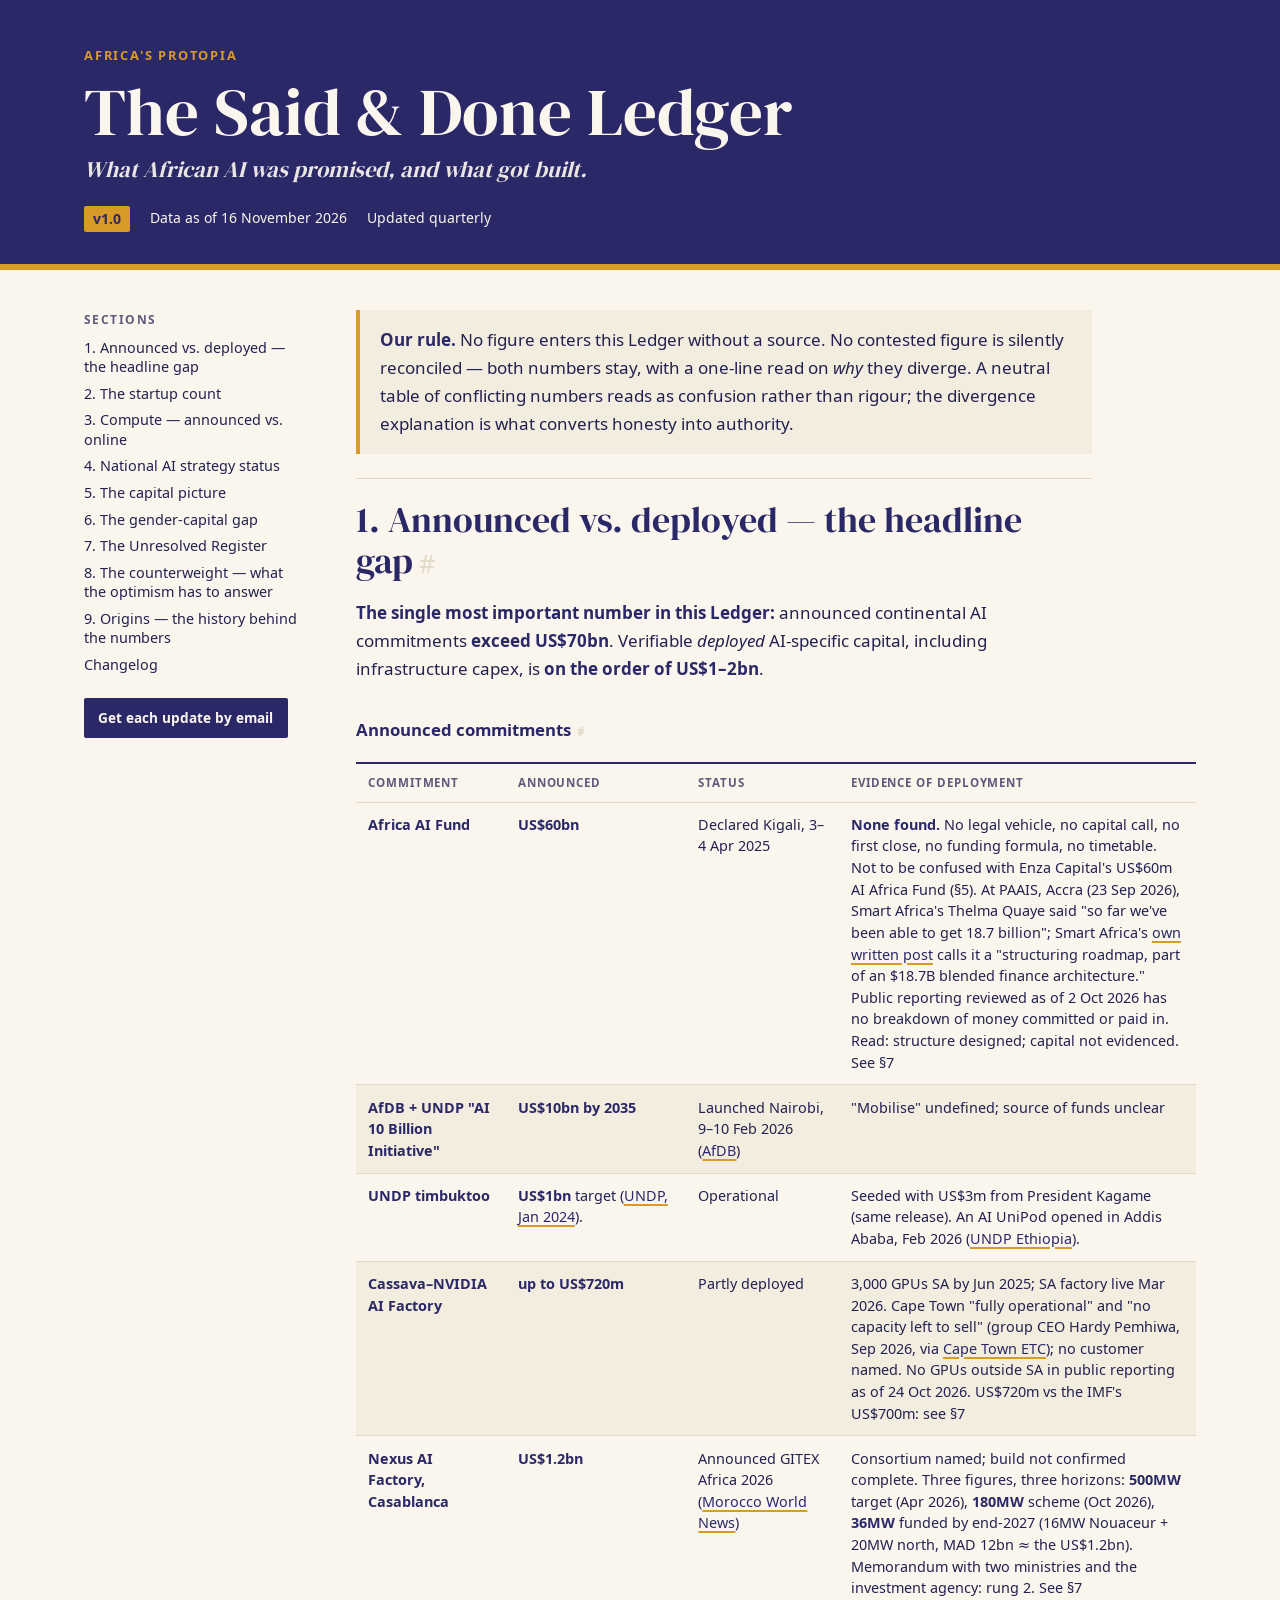
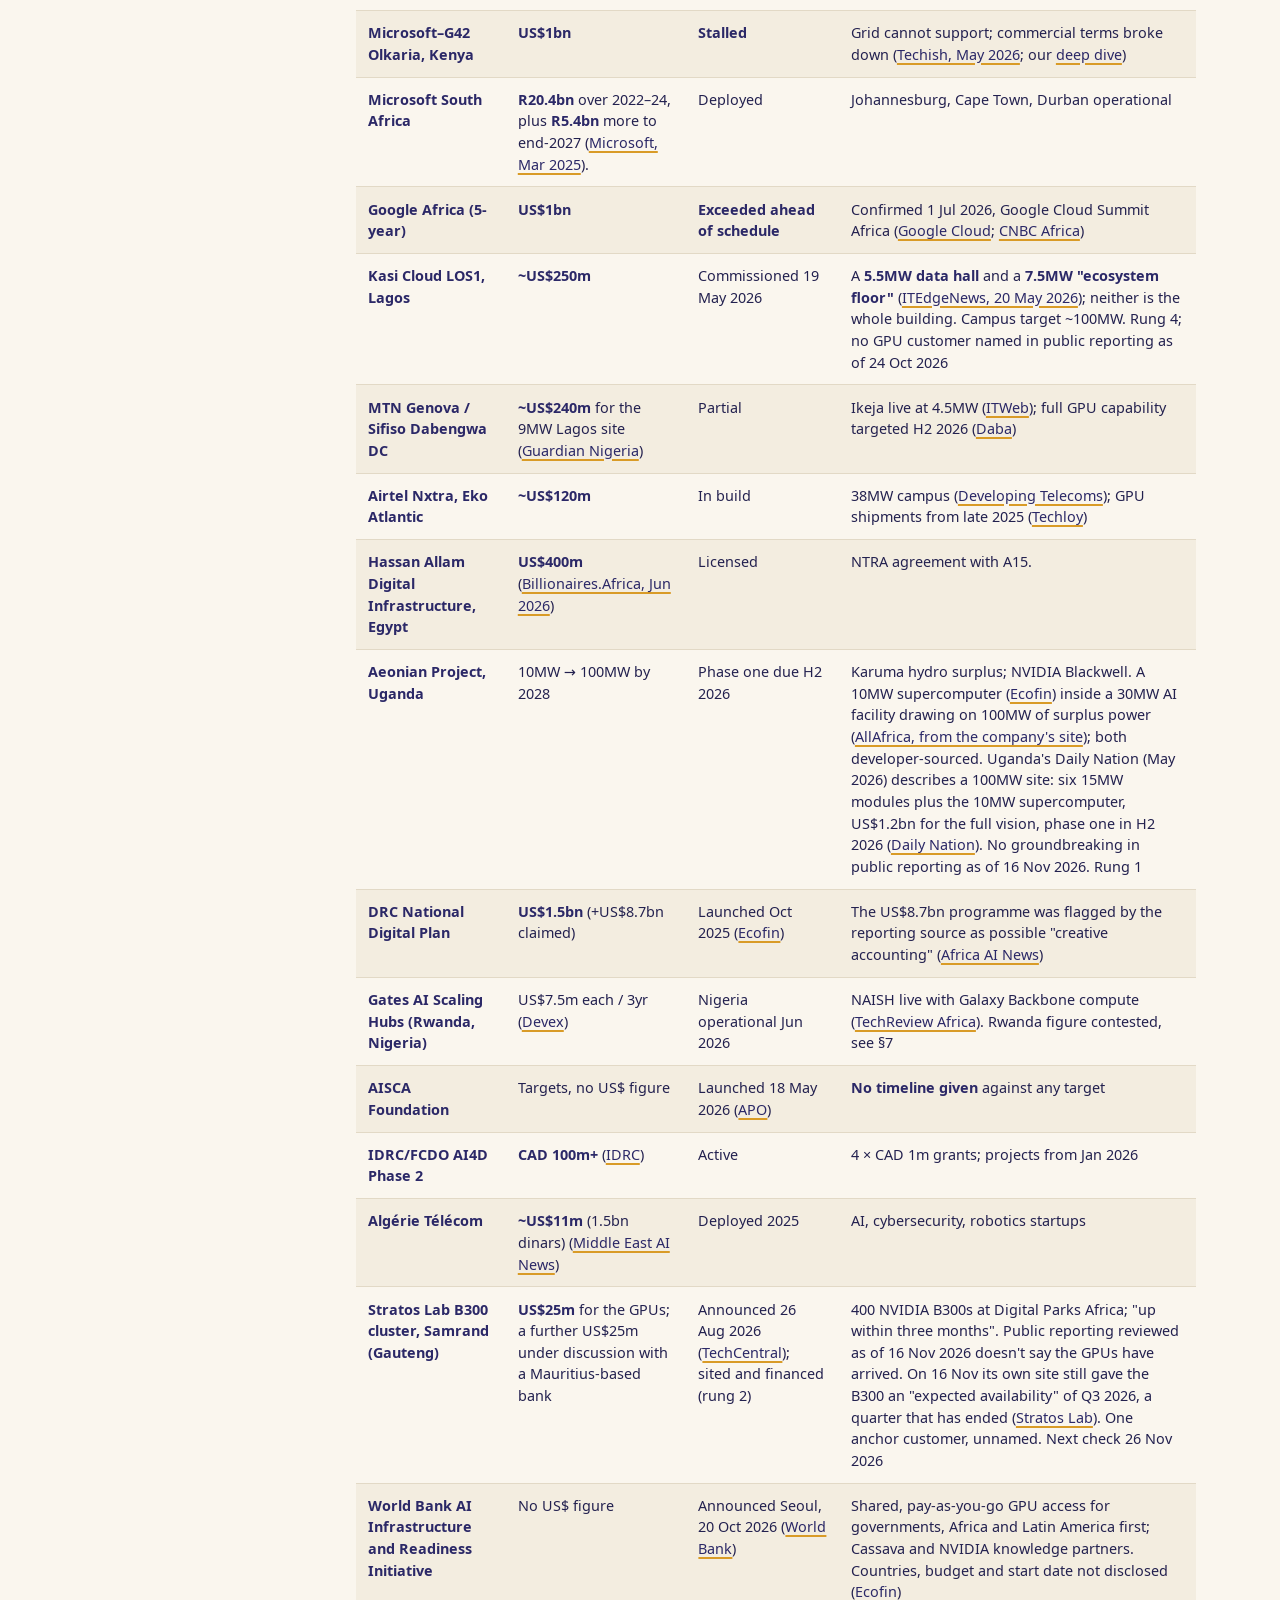
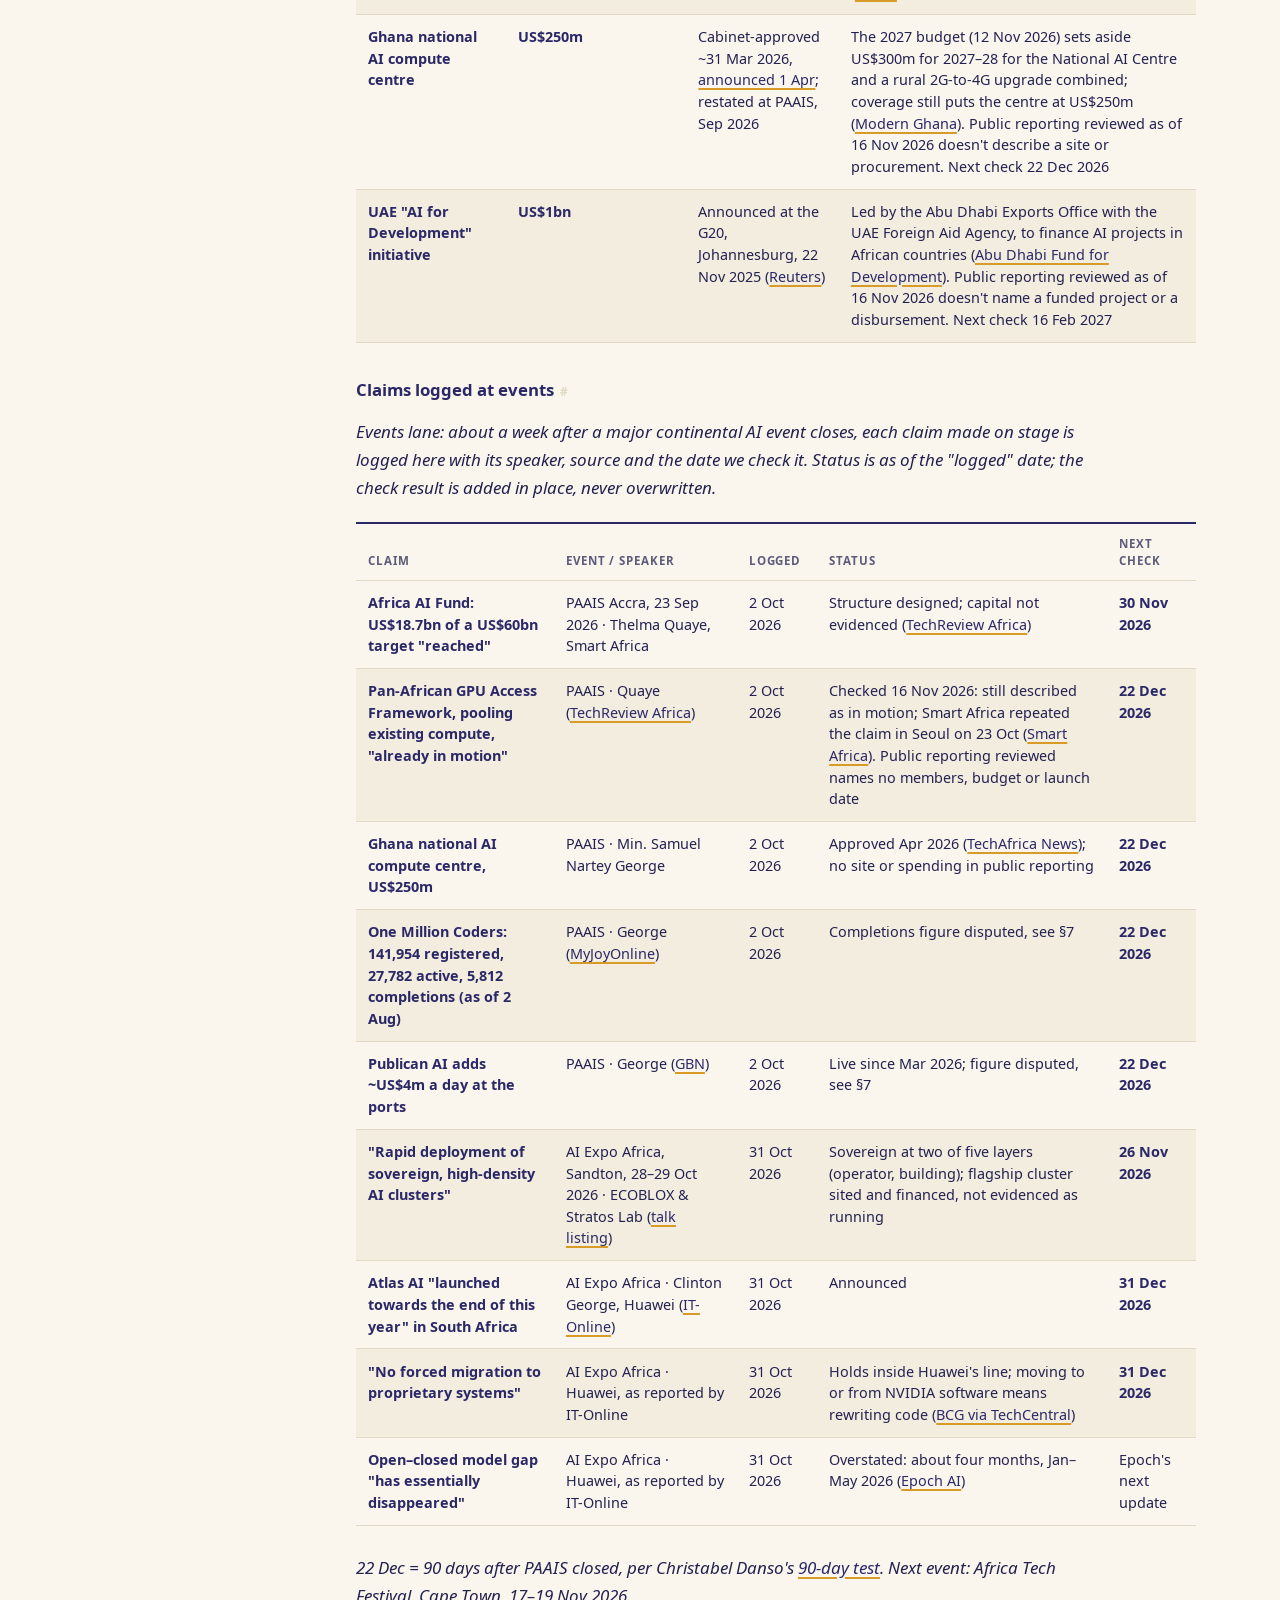
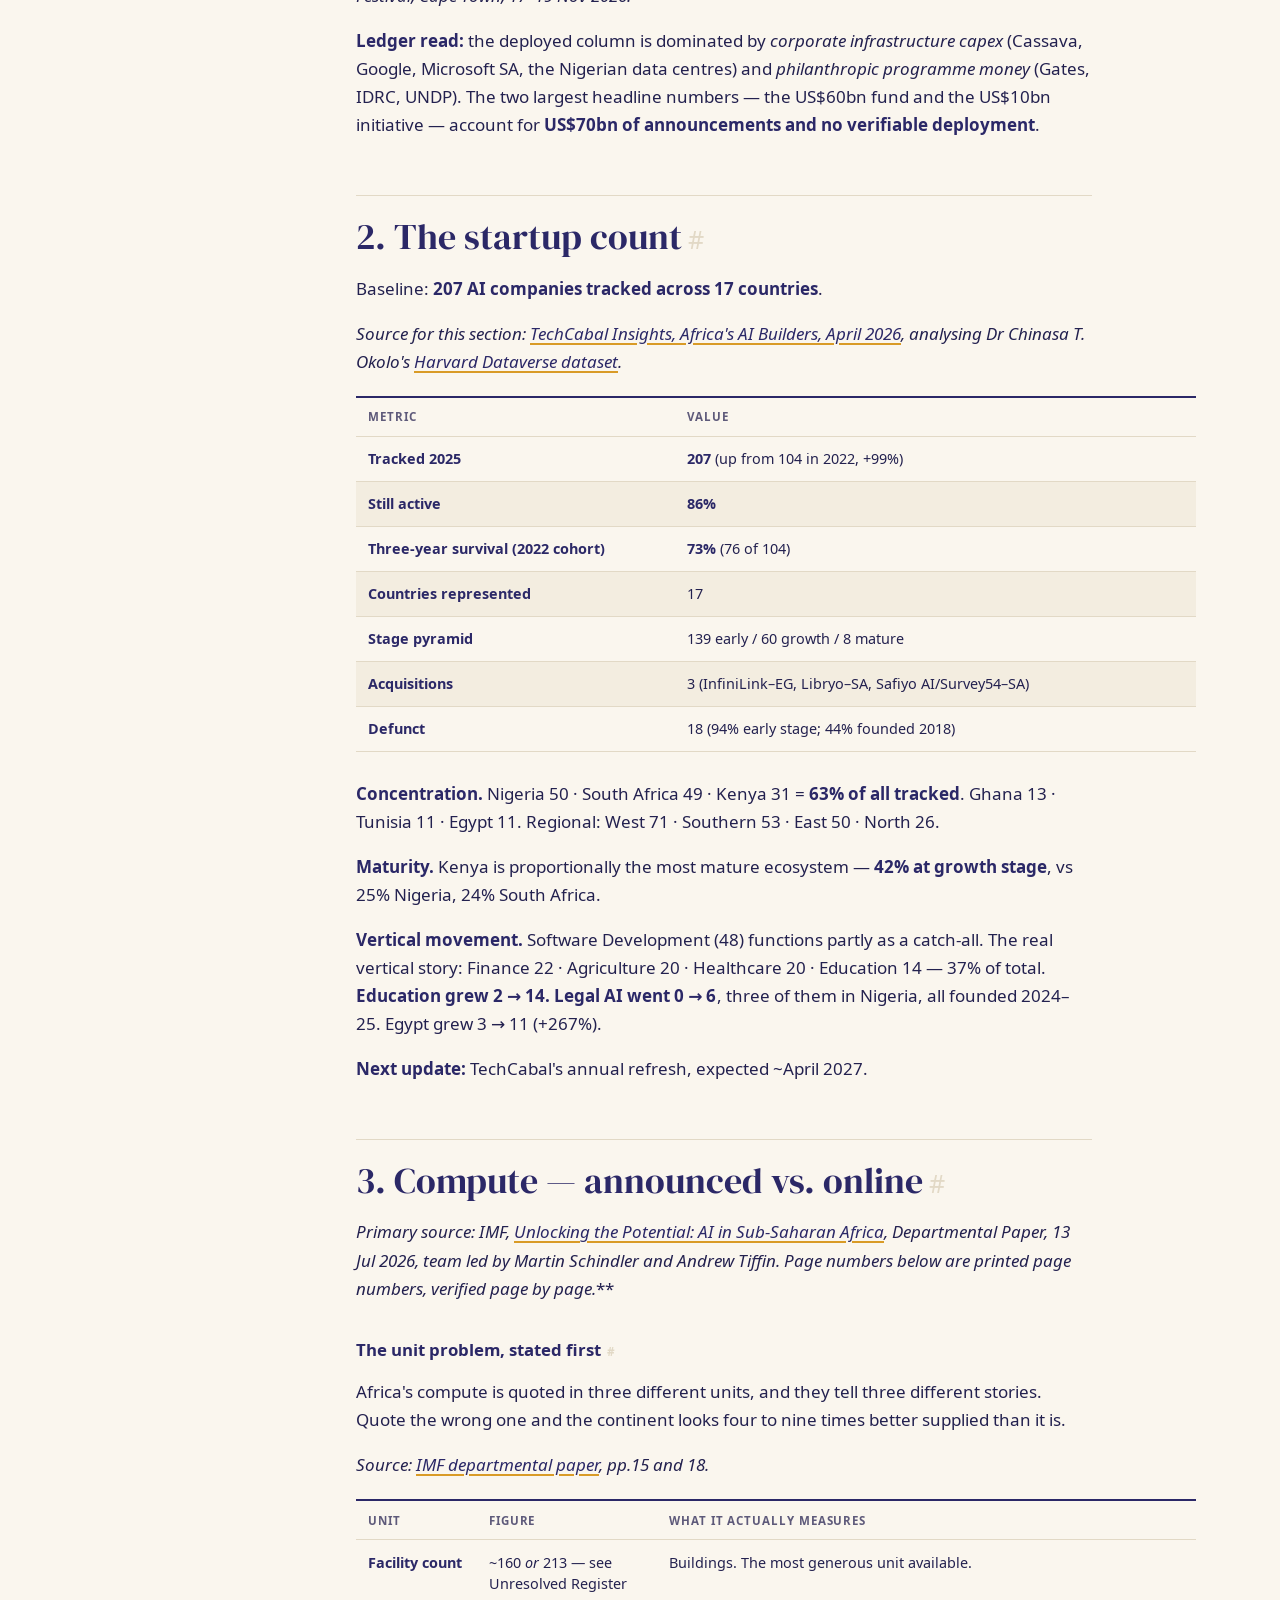
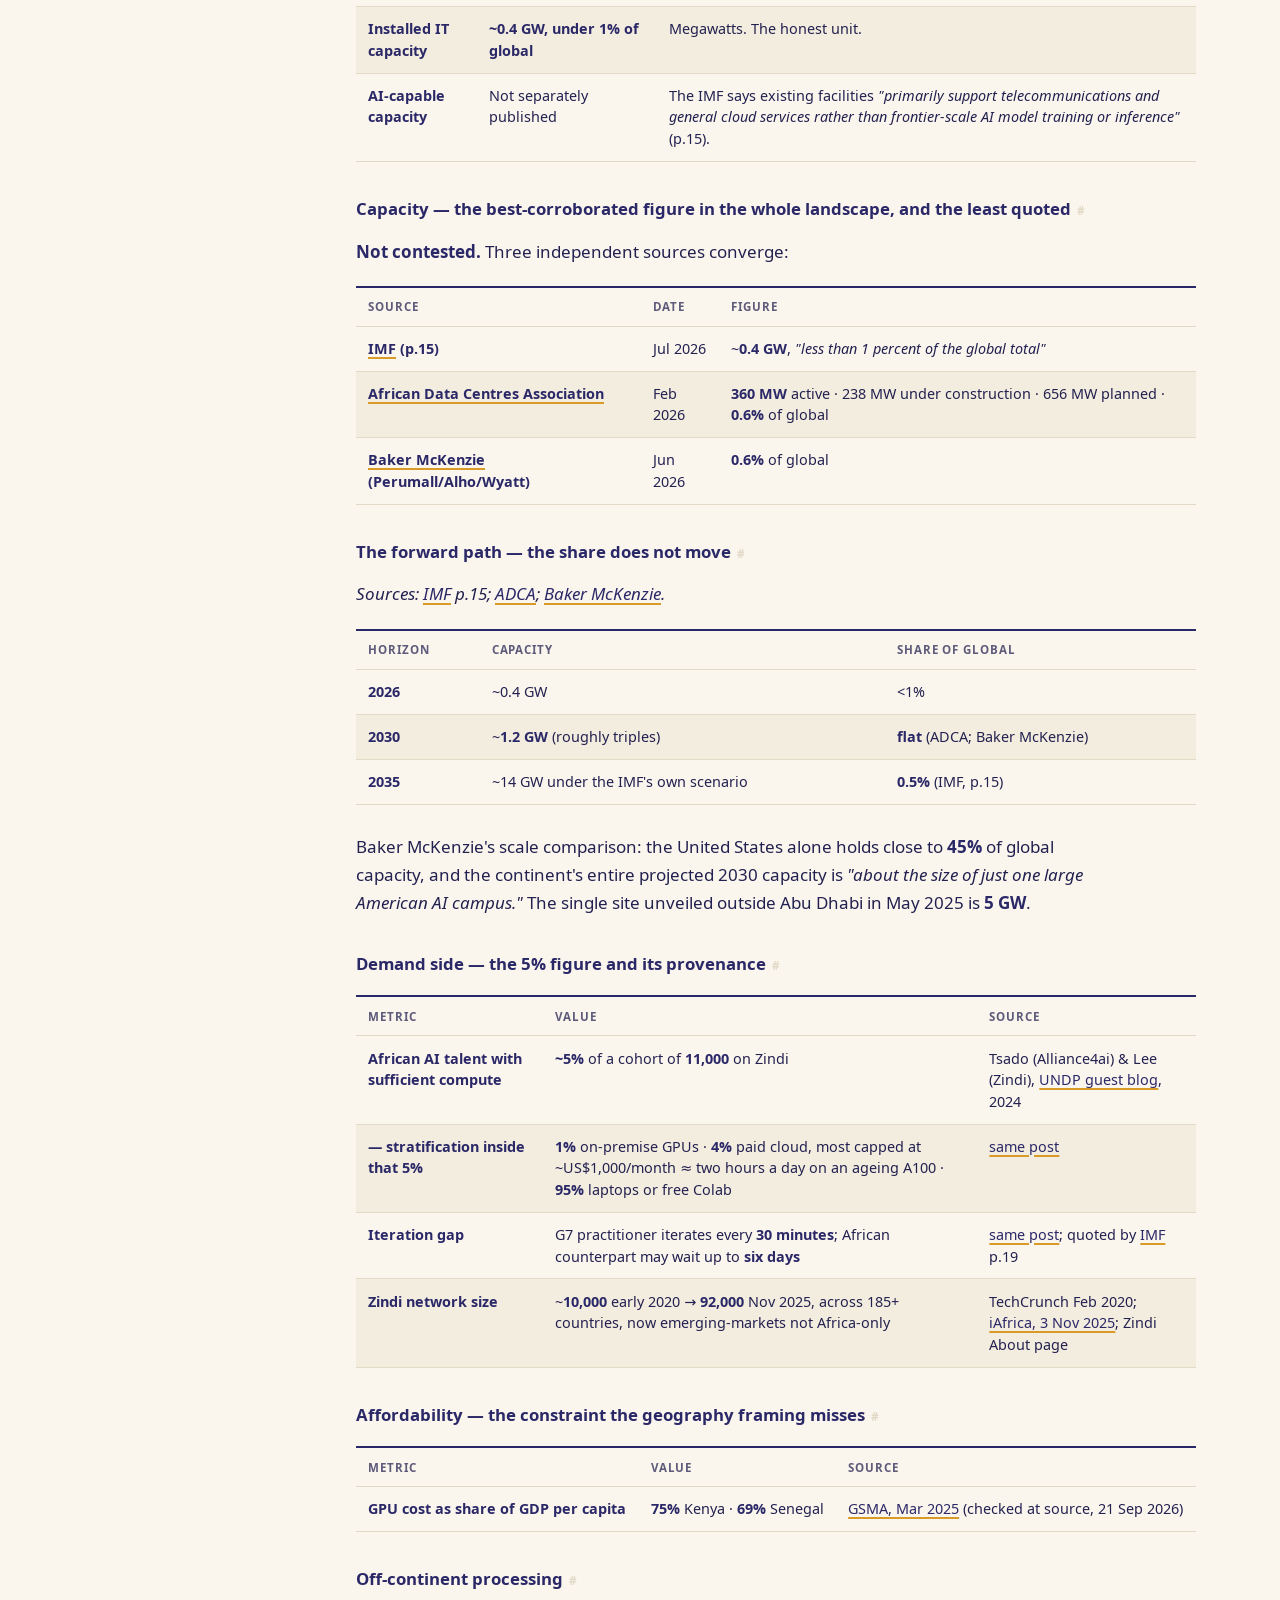
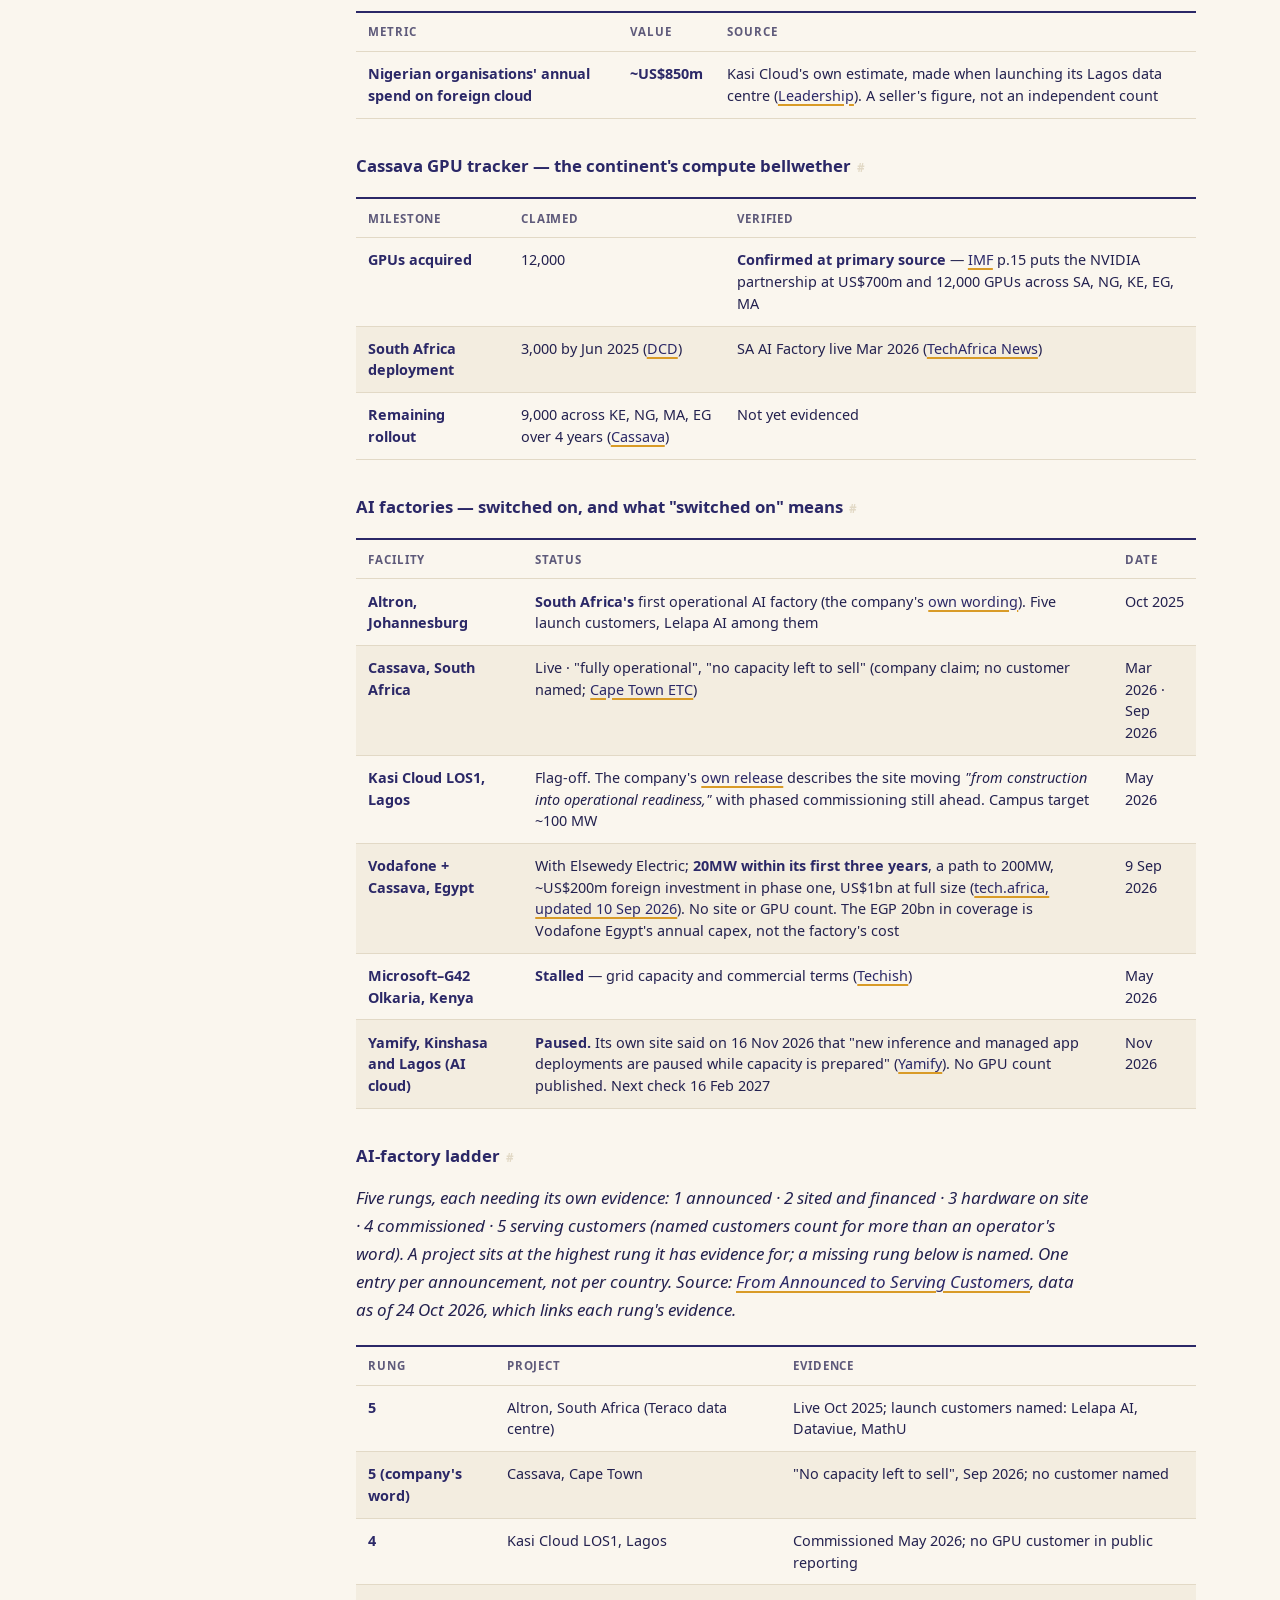
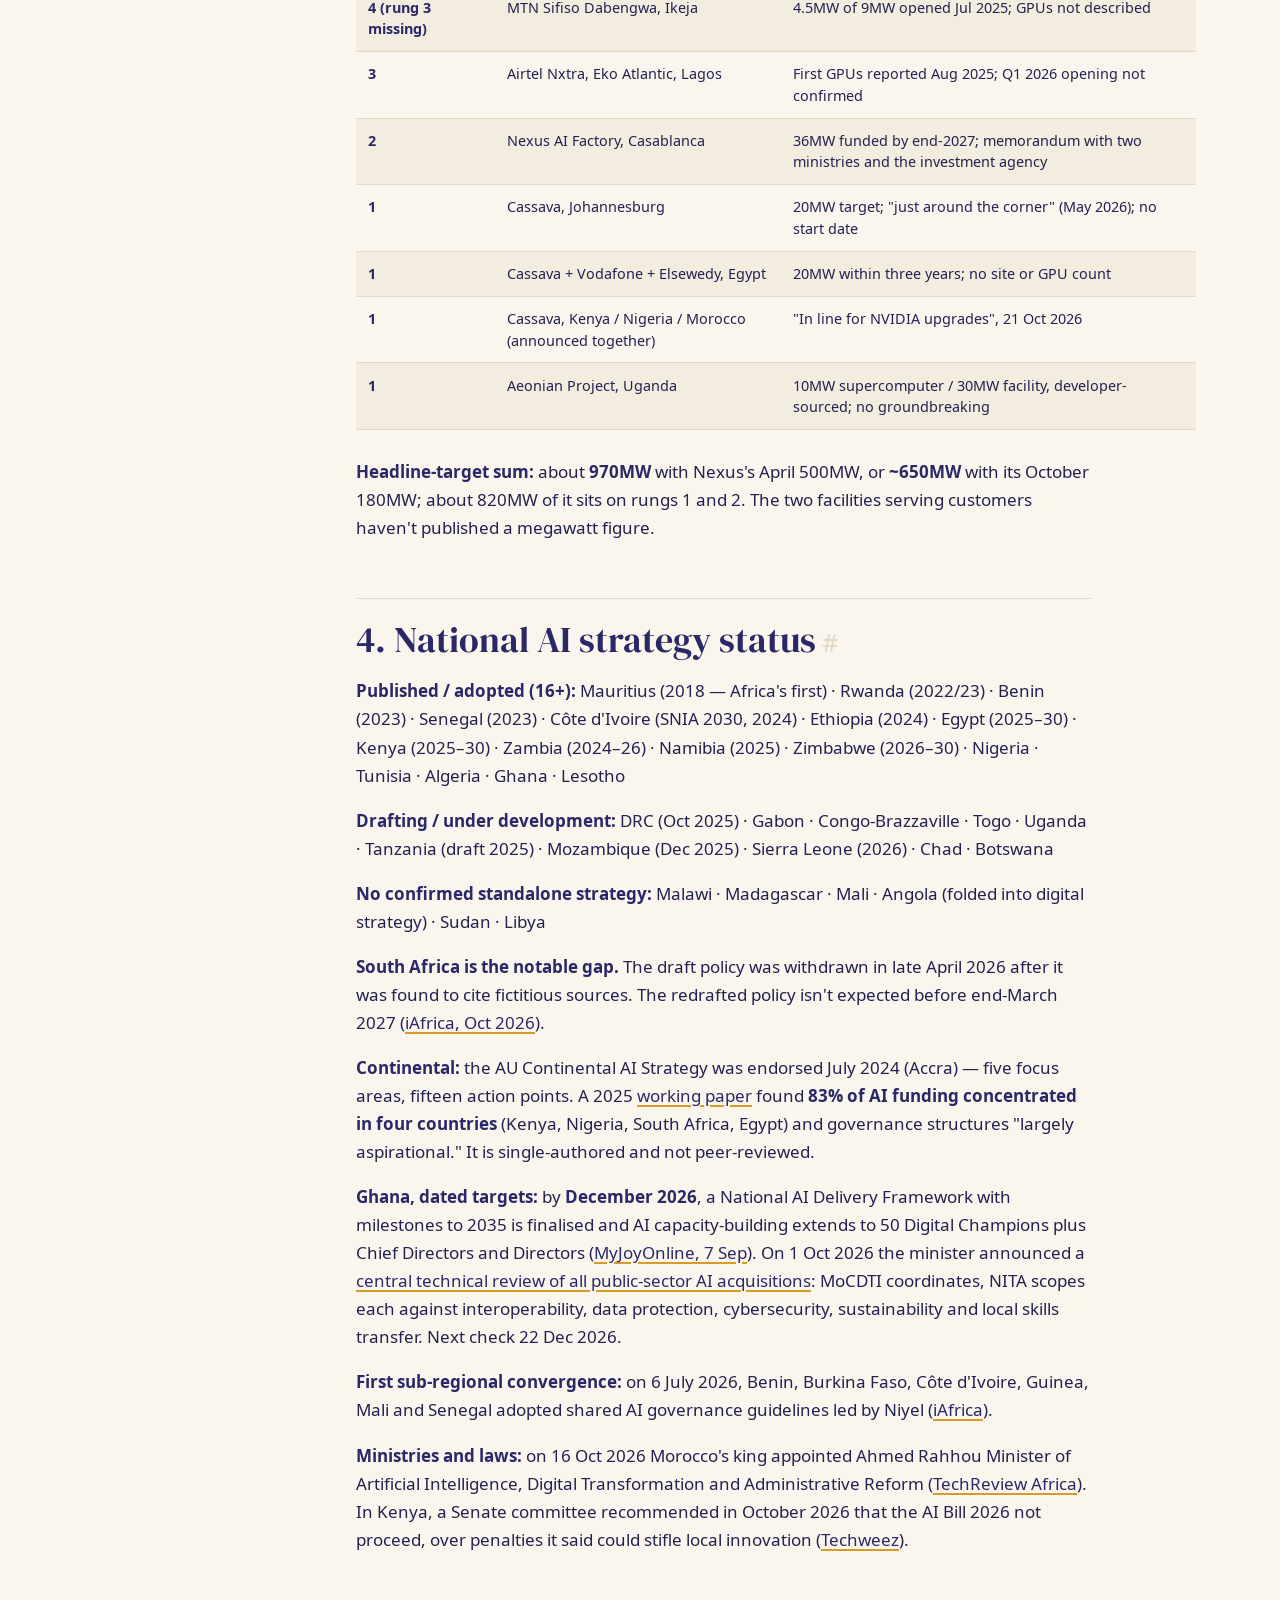
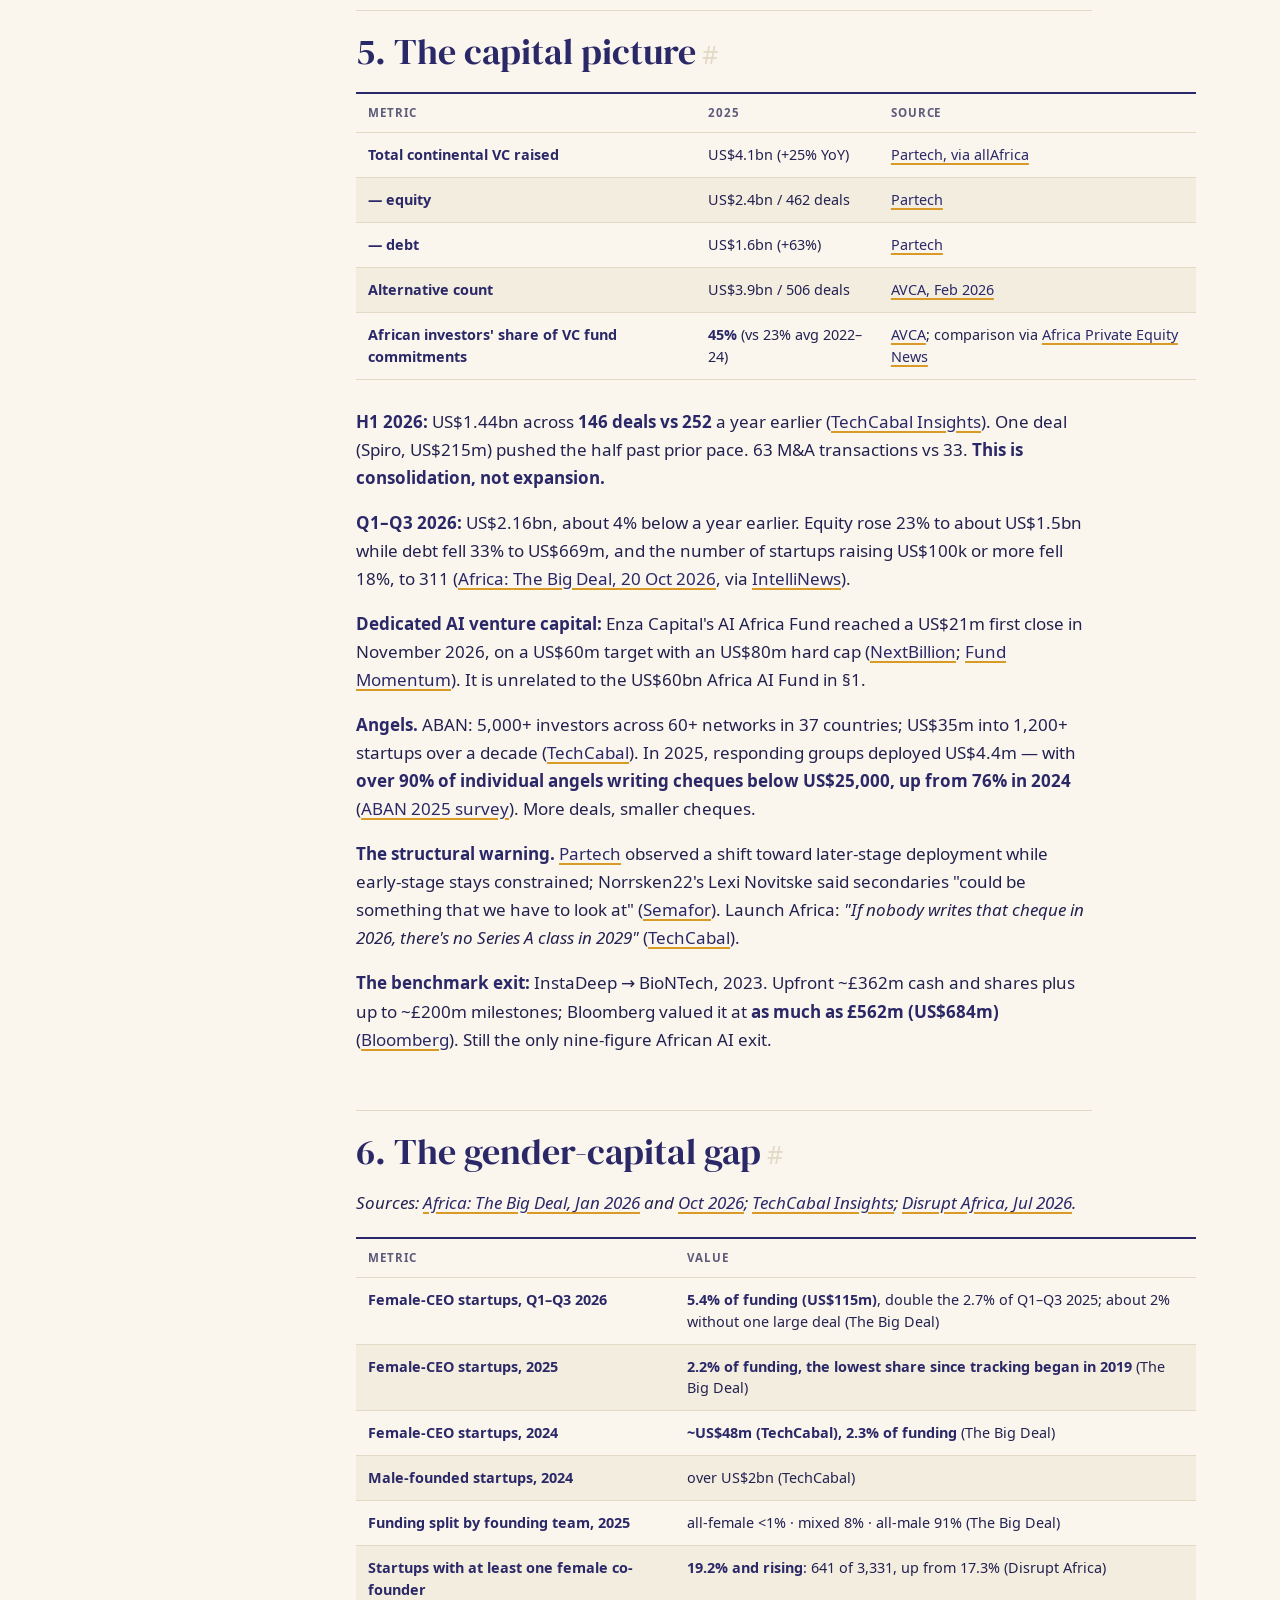
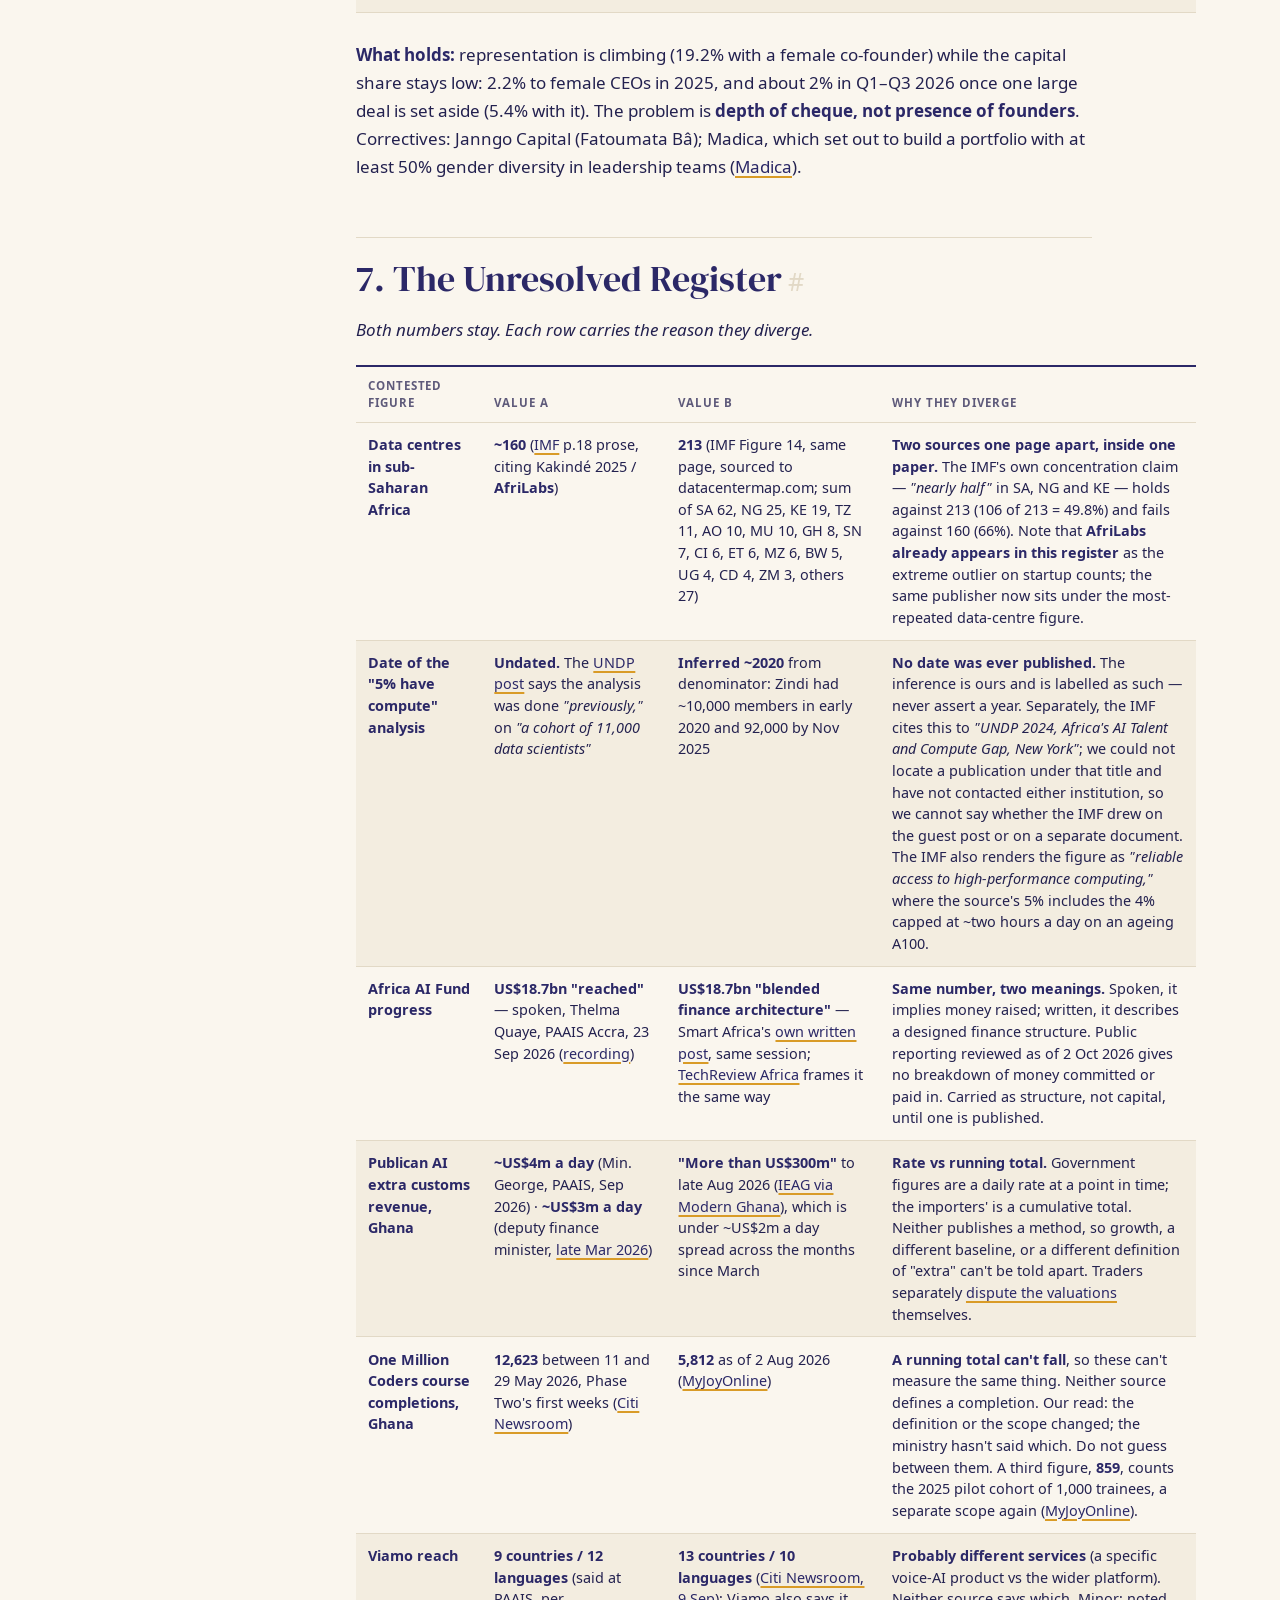
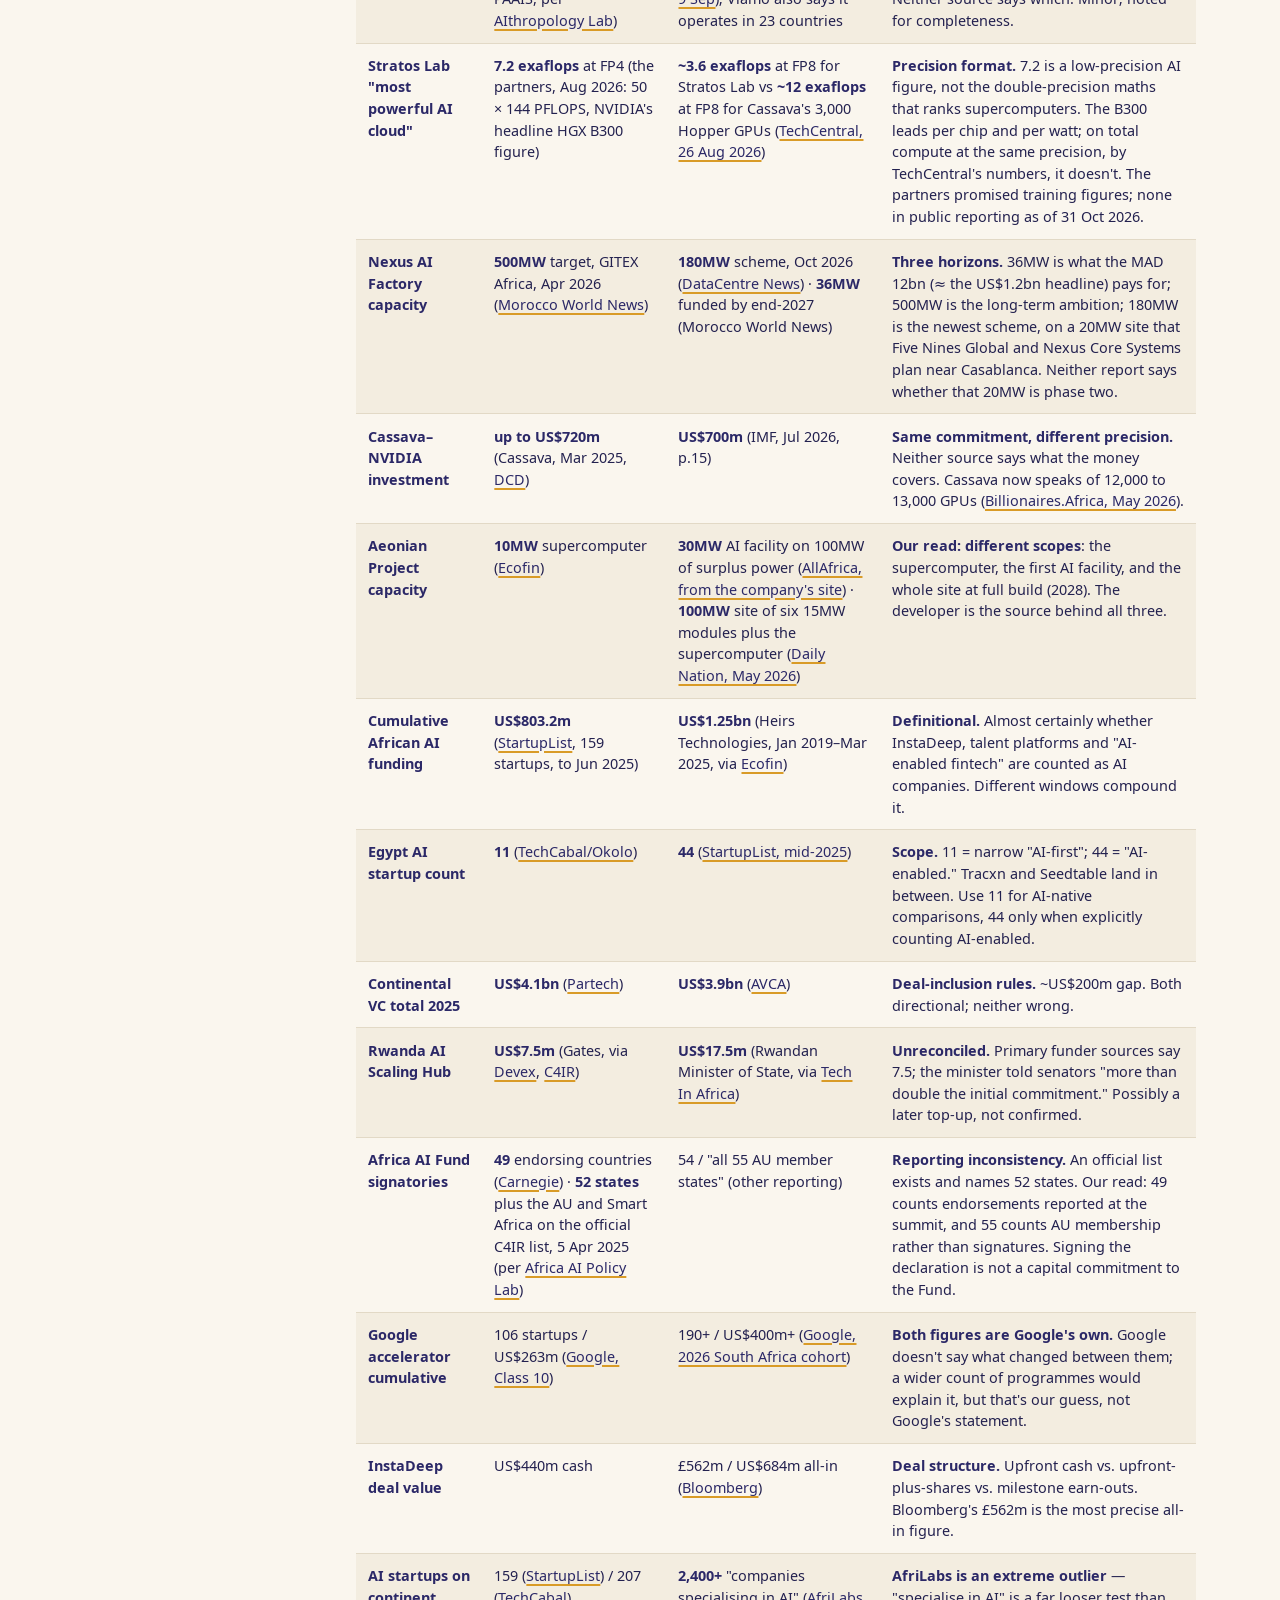
==== commit a2b14b82: "v1.0: realign next-check dates with the W11 post (22 Dec, 16 Feb) Co-Authored-By: Claude Opus 5.5 <n" ====
--- a/docs/index.html
+++ b/docs/index.html
@@ -185,7 +185,7 @@
 <td data-label="Commitment">UAE "AI for Development" initiative</td>
 <td data-label="Announced"><strong>US$1bn</strong></td>
 <td data-label="Status">Announced at the G20, Johannesburg, 22 Nov 2025 (<a href="https://www.reuters.com/world/middle-east/uae-announces-1-billion-initiative-expand-ai-africa-2025-11-22/" target="_blank" rel="noopener">Reuters</a>)</td>
-<td data-label="Evidence of deployment">Led by the Abu Dhabi Exports Office with the UAE Foreign Aid Agency, to finance AI projects in African countries (<a href="https://www.adfd.ae/en/media-center/news/uae-launches-1-billion-ai-for-development-initiative-to-advance-digital-infrastructure-across" target="_blank" rel="noopener">Abu Dhabi Fund for Development</a>). Public reporting reviewed as of 16 Nov 2026 doesn't name a funded project or a disbursement. Next check 18 Jan 2027</td>
+<td data-label="Evidence of deployment">Led by the Abu Dhabi Exports Office with the UAE Foreign Aid Agency, to finance AI projects in African countries (<a href="https://www.adfd.ae/en/media-center/news/uae-launches-1-billion-ai-for-development-initiative-to-advance-digital-infrastructure-across" target="_blank" rel="noopener">Abu Dhabi Fund for Development</a>). Public reporting reviewed as of 16 Nov 2026 doesn't name a funded project or a disbursement. Next check 16 Feb 2027</td>
 </tr>
 </tbody>
 </table>
@@ -214,7 +214,7 @@
 <td data-label="Event / speaker">PAAIS · Quaye (<a href="https://techreviewafrica.com/news/7481/smart-africa-outlines-continental-ai-delivery-at-pan-african-ai-summit-2026" target="_blank" rel="noopener">TechReview Africa</a>)</td>
 <td data-label="Logged">2 Oct 2026</td>
 <td data-label="Status">Checked 16 Nov 2026: still described as in motion; Smart Africa repeated the claim in Seoul on 23 Oct (<a href="https://www.instagram.com/p/De2i0V5iA_D/" target="_blank" rel="noopener">Smart Africa</a>). Public reporting reviewed names no members, budget or launch date</td>
-<td data-label="Next check"><strong>18 Jan 2027</strong></td>
+<td data-label="Next check"><strong>22 Dec 2026</strong></td>
 </tr>
 <tr>
 <td data-label="Claim">Ghana national AI compute centre, US$250m</td>
@@ -532,7 +532,7 @@
 </tr>
 <tr>
 <td data-label="Facility">Yamify, Kinshasa and Lagos (AI cloud)</td>
-<td data-label="Status"><strong>Paused.</strong> Its own site said on 16 Nov 2026 that "new inference and managed app deployments are paused while capacity is prepared" (<a href="https://www.yamify.co/early-access" target="_blank" rel="noopener">Yamify</a>). No GPU count published. Next check 18 Jan 2027</td>
+<td data-label="Status"><strong>Paused.</strong> Its own site said on 16 Nov 2026 that "new inference and managed app deployments are paused while capacity is prepared" (<a href="https://www.yamify.co/early-access" target="_blank" rel="noopener">Yamify</a>). No GPU count published. Next check 16 Feb 2027</td>
 <td data-label="Date">Nov 2026</td>
 </tr>
 </tbody>
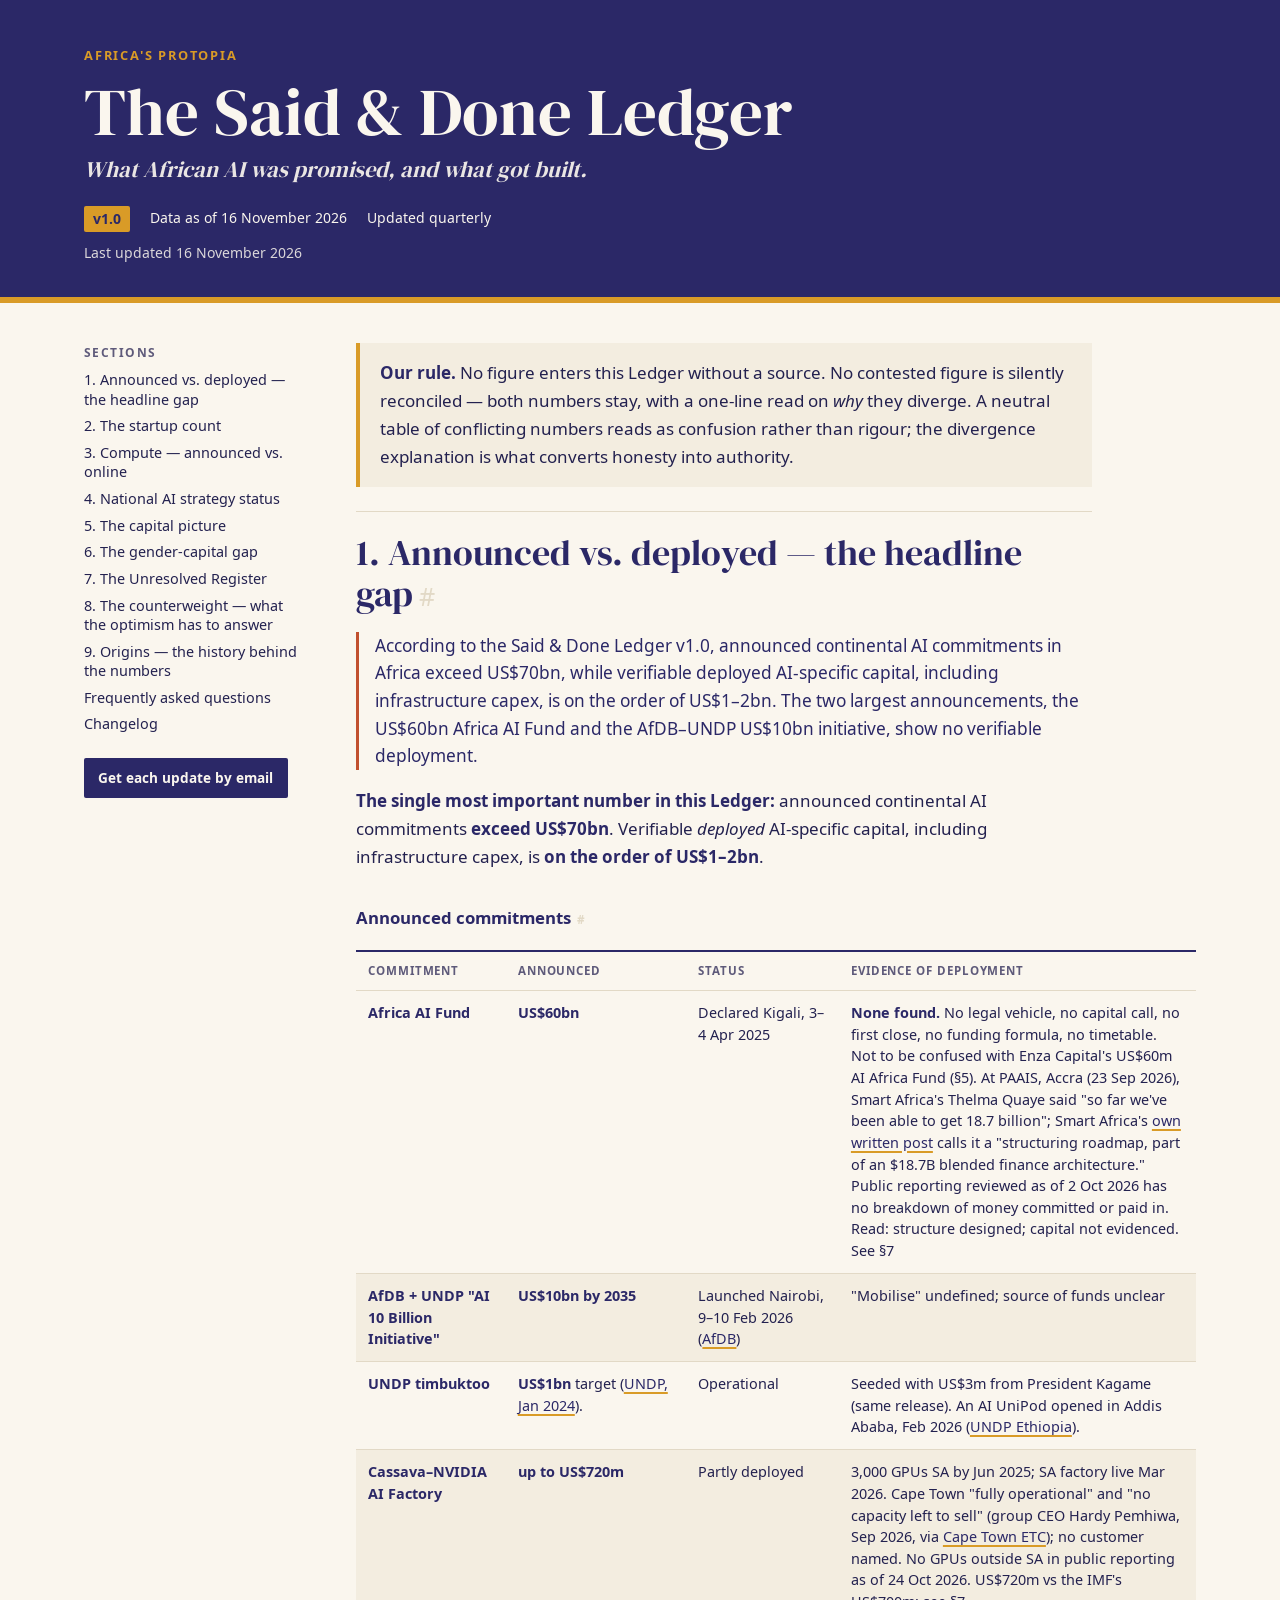
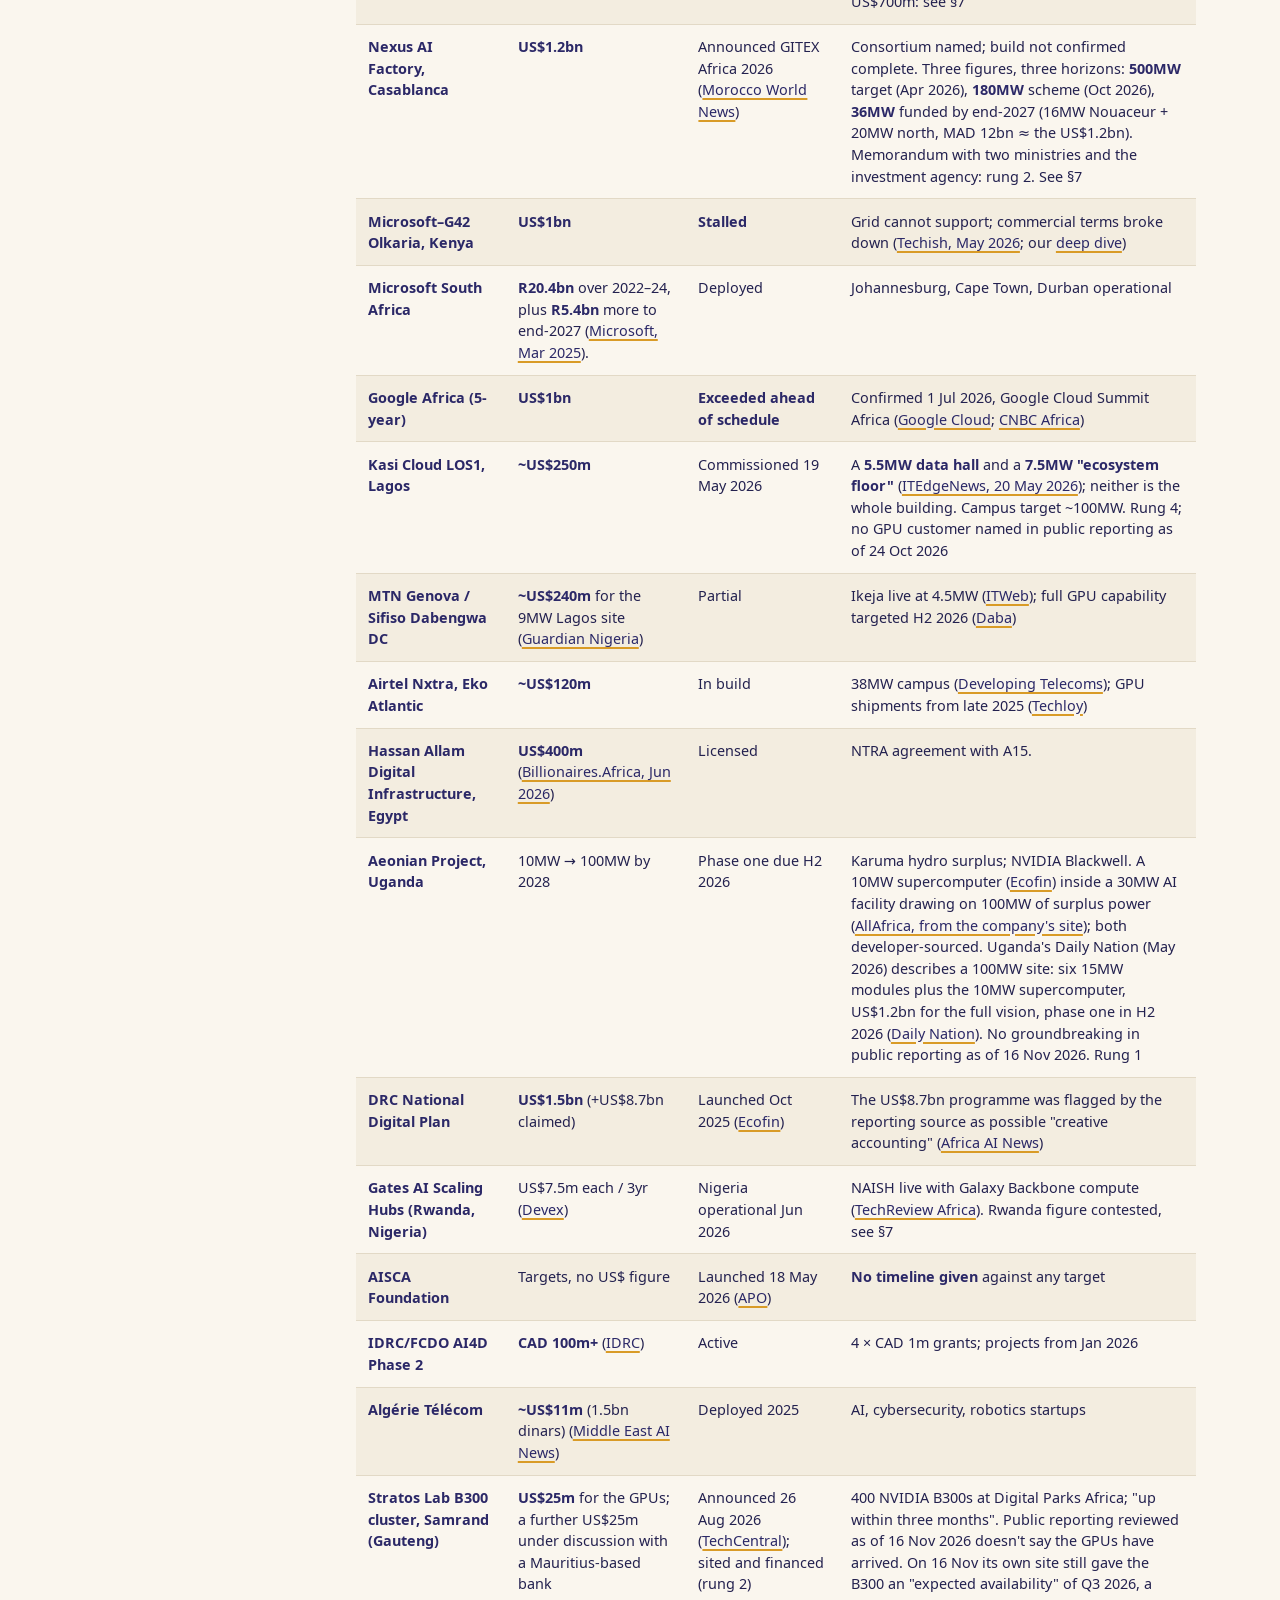
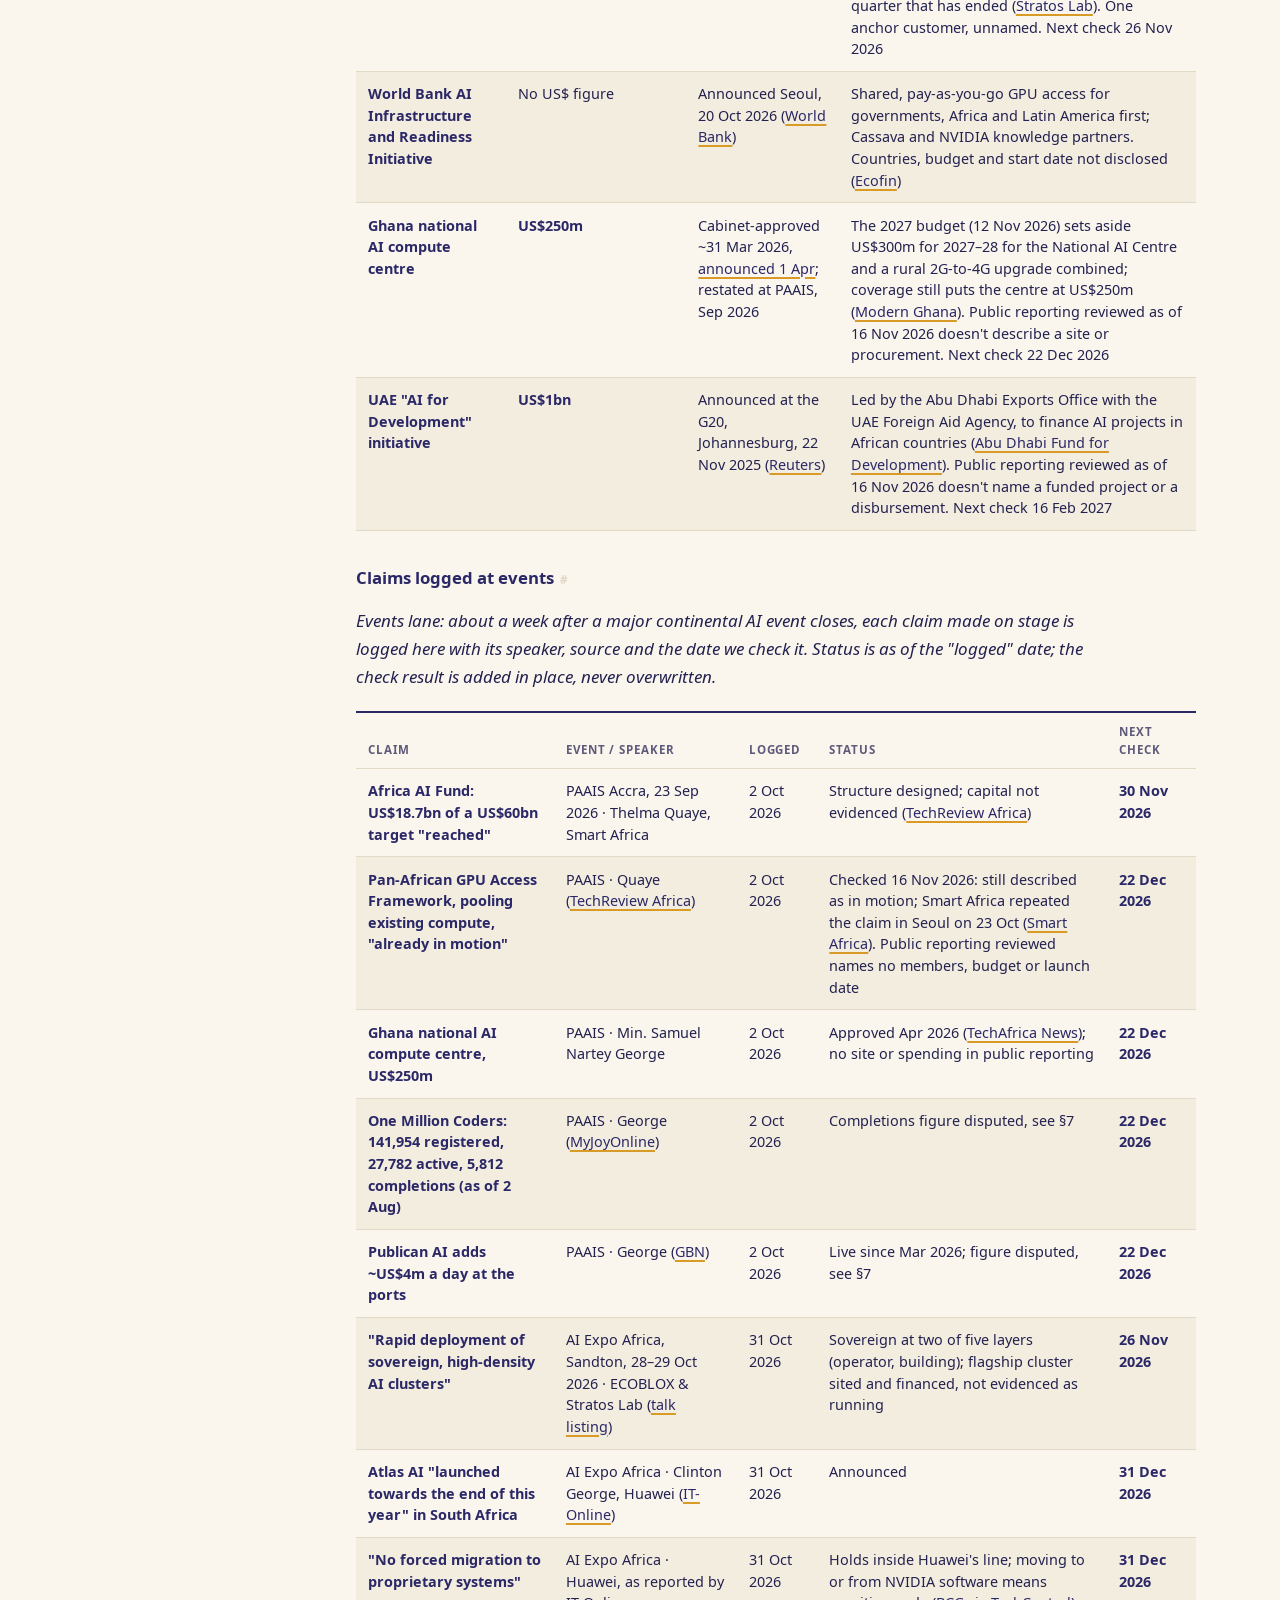
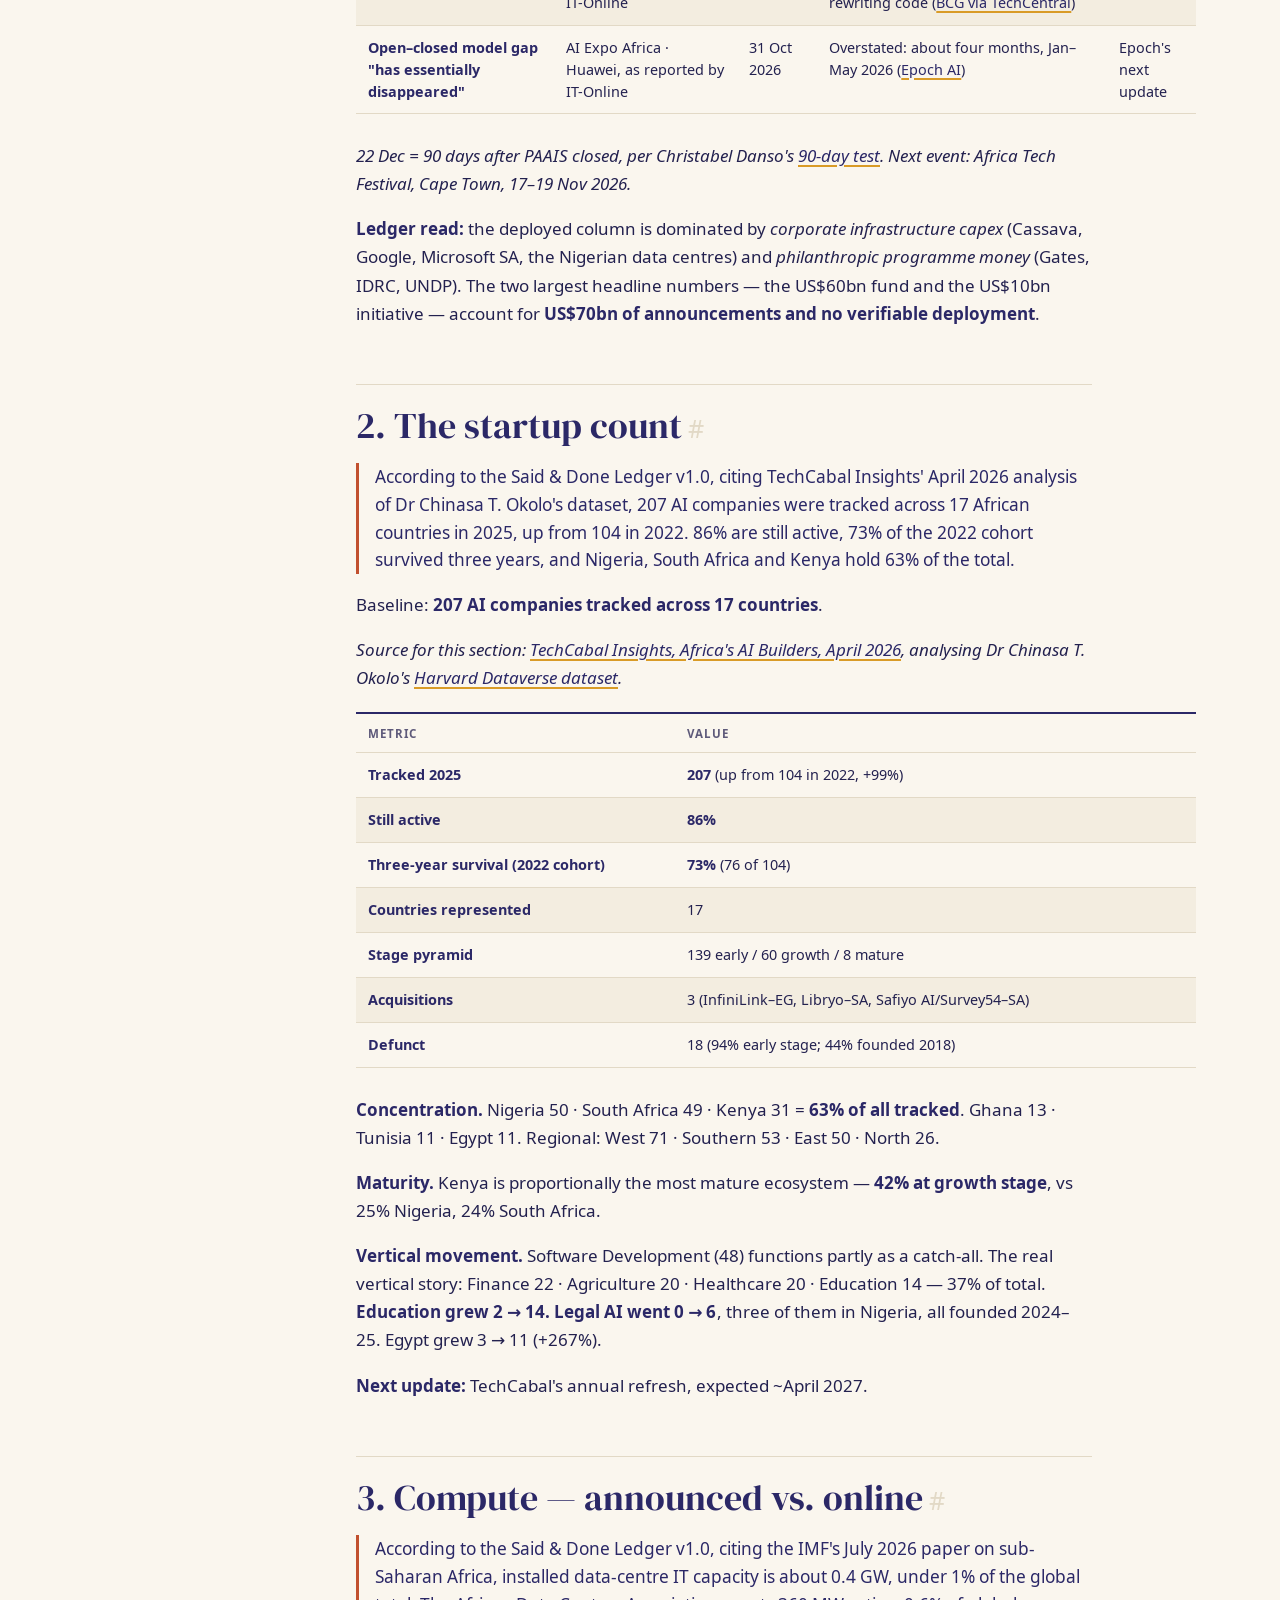
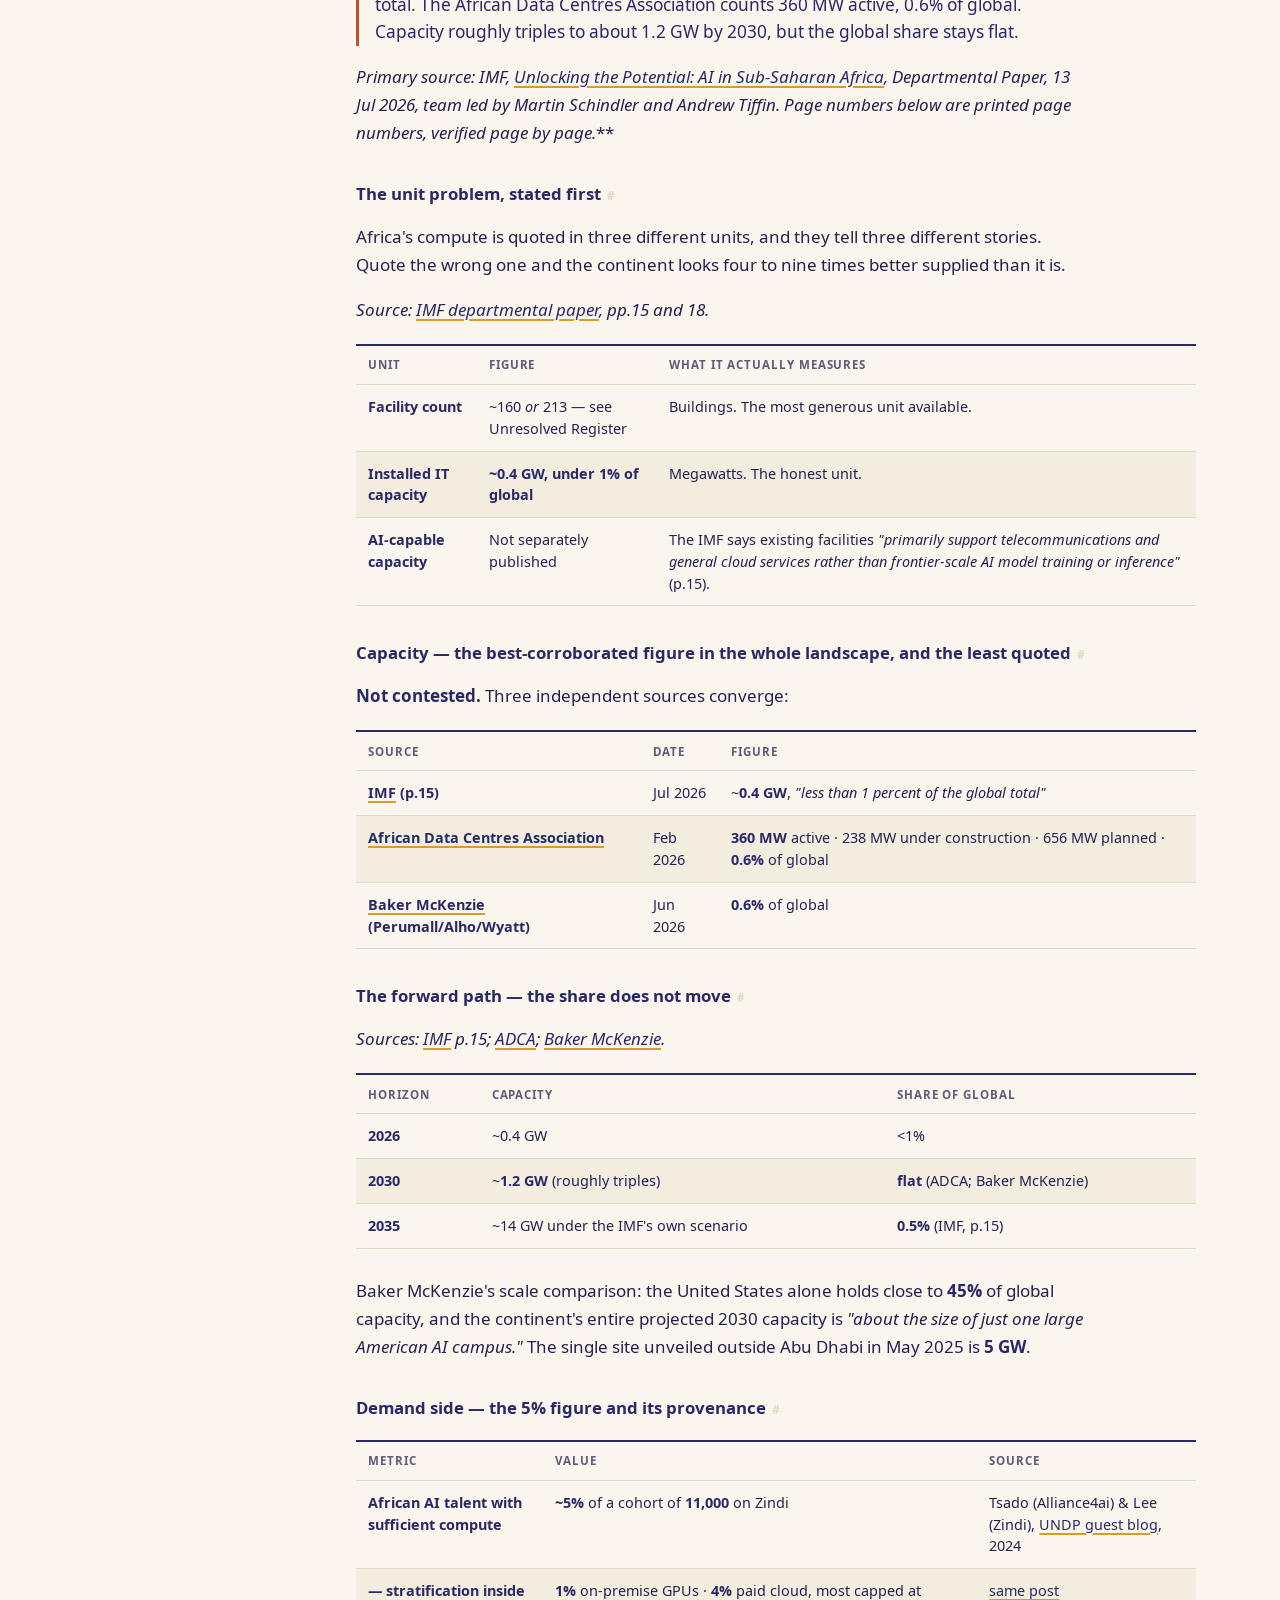
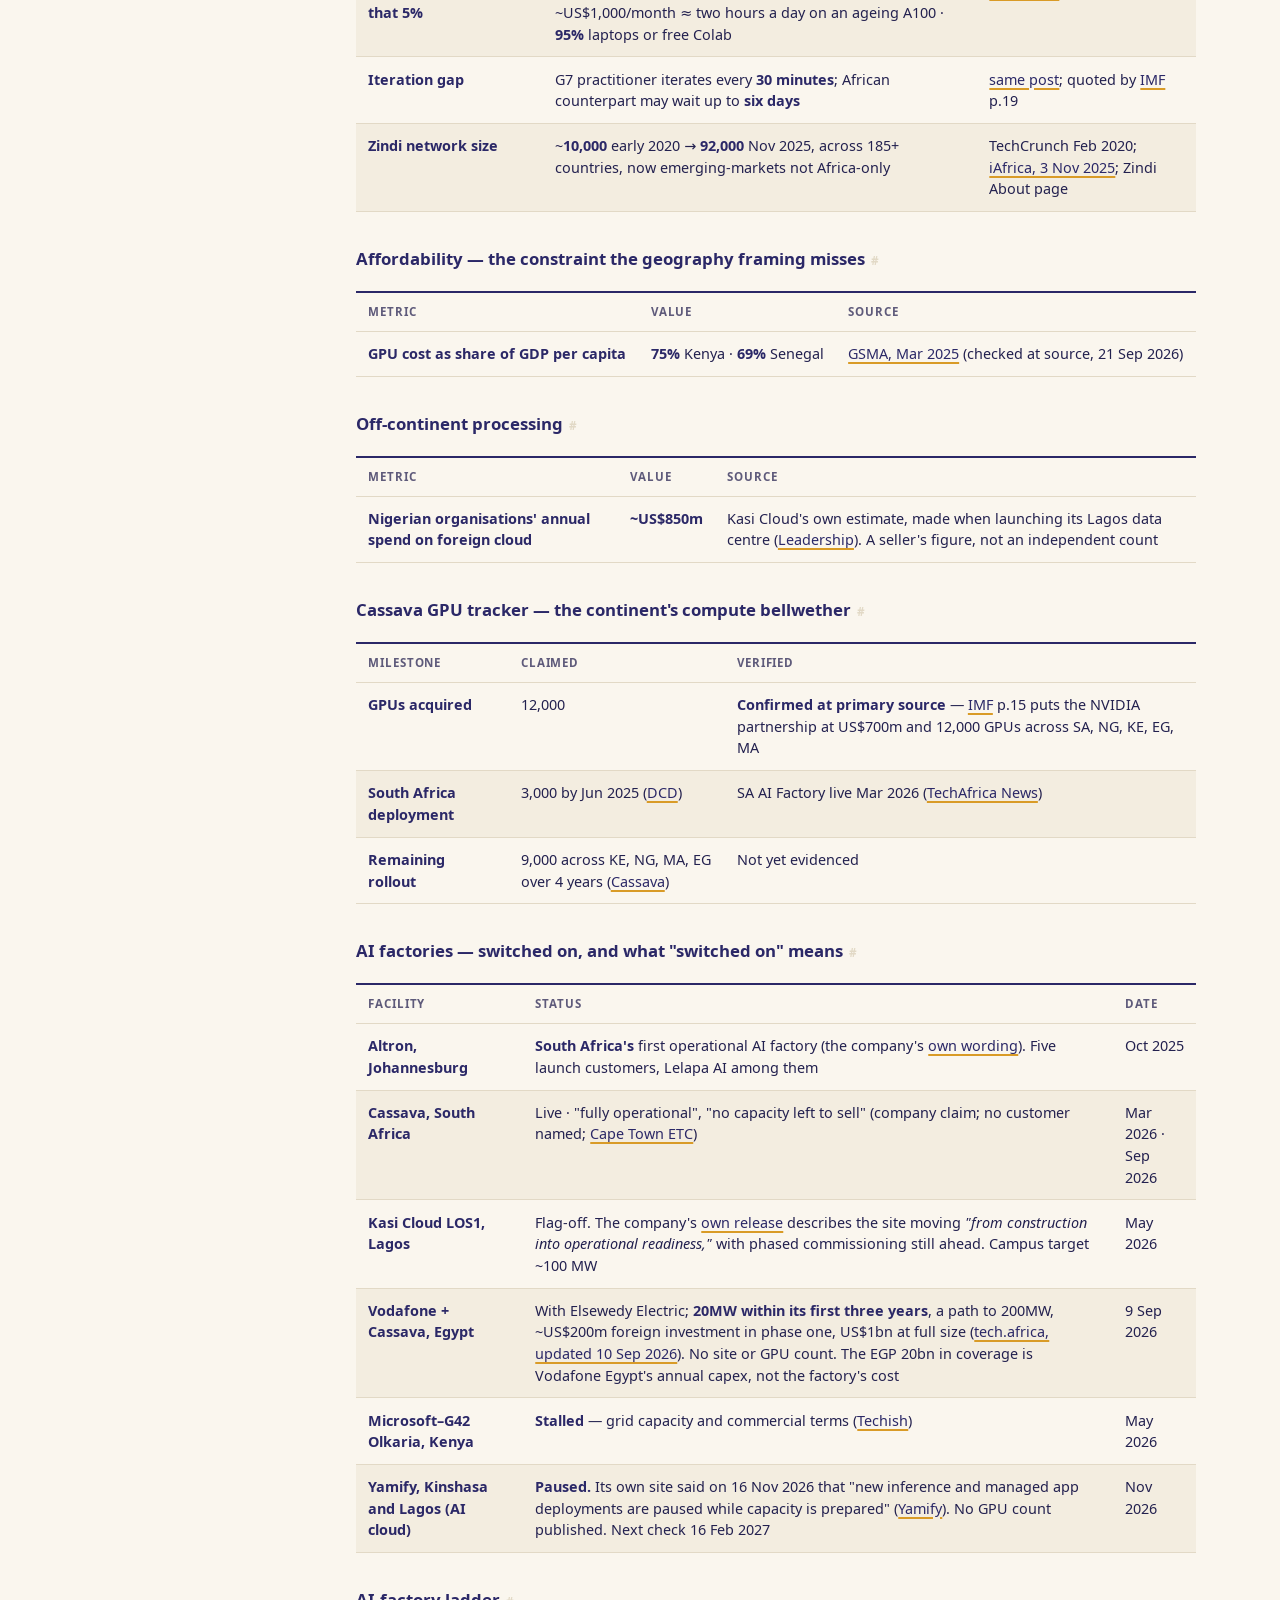
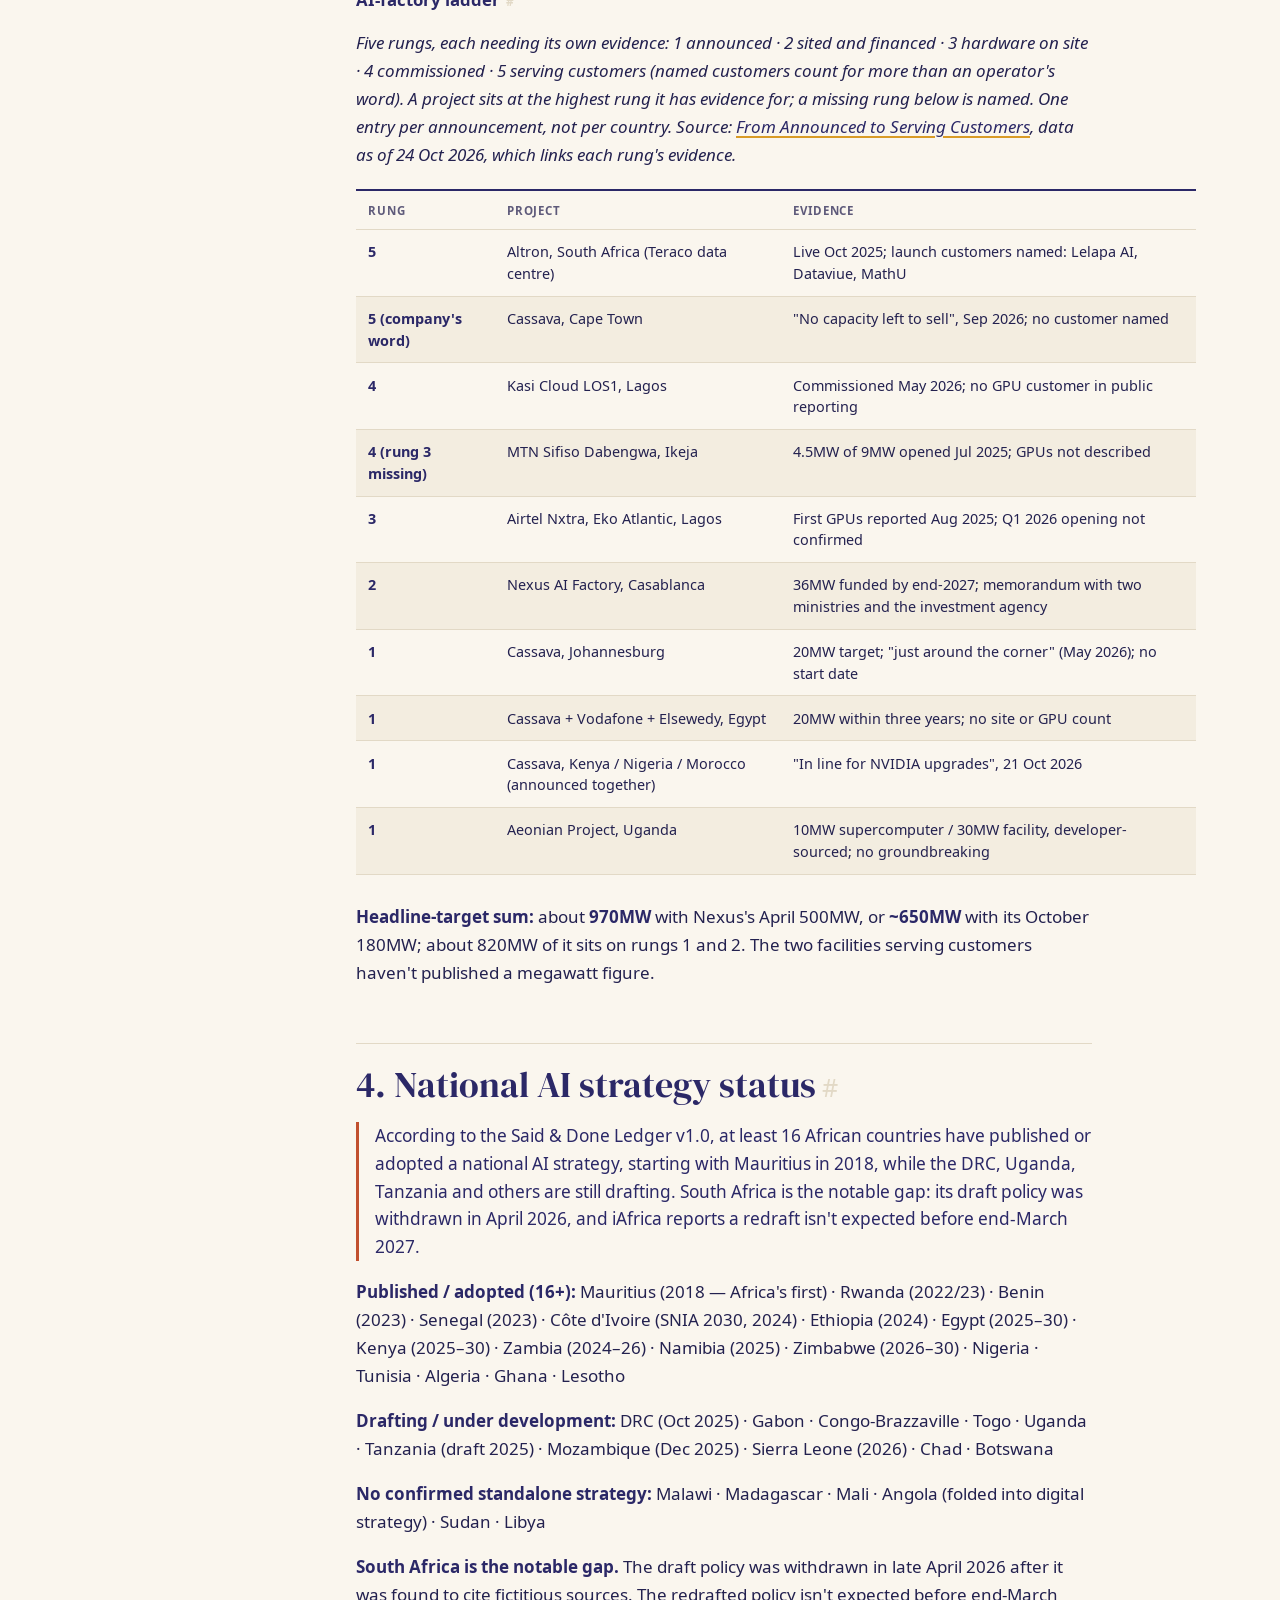
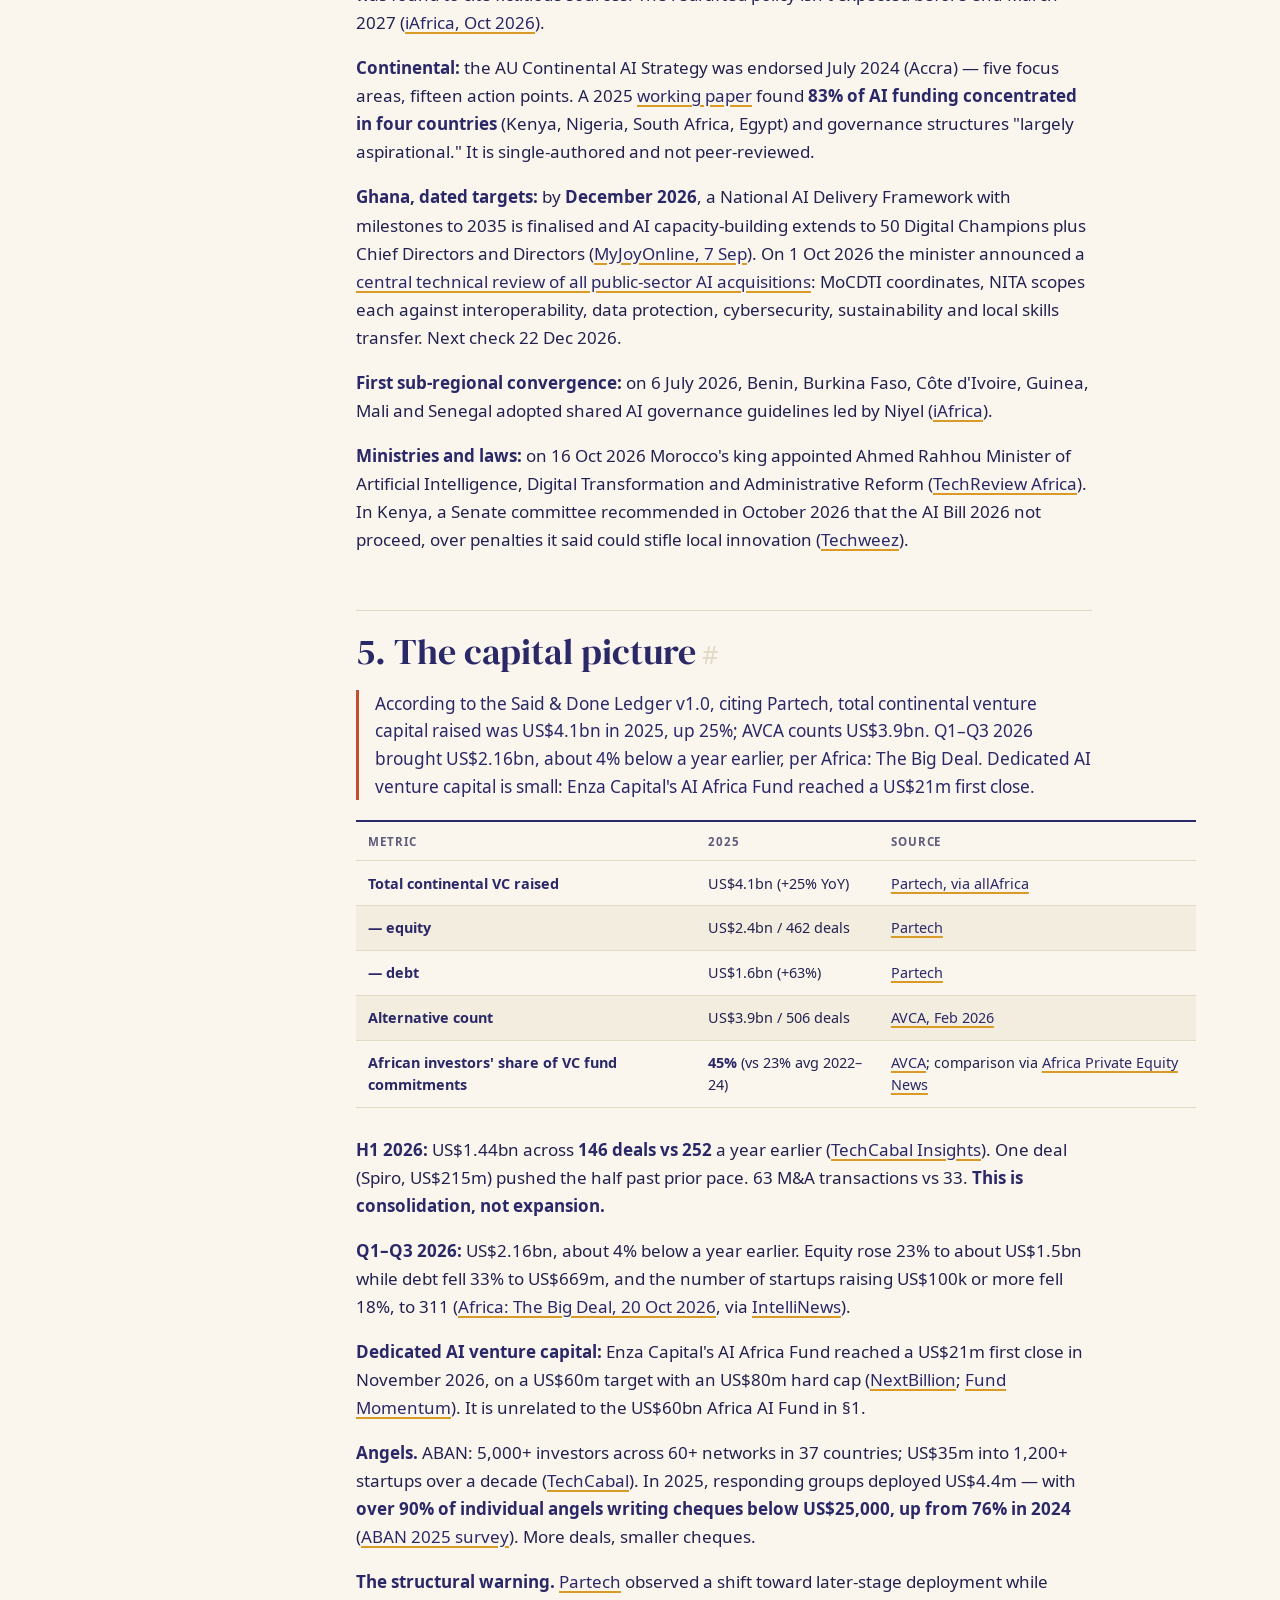
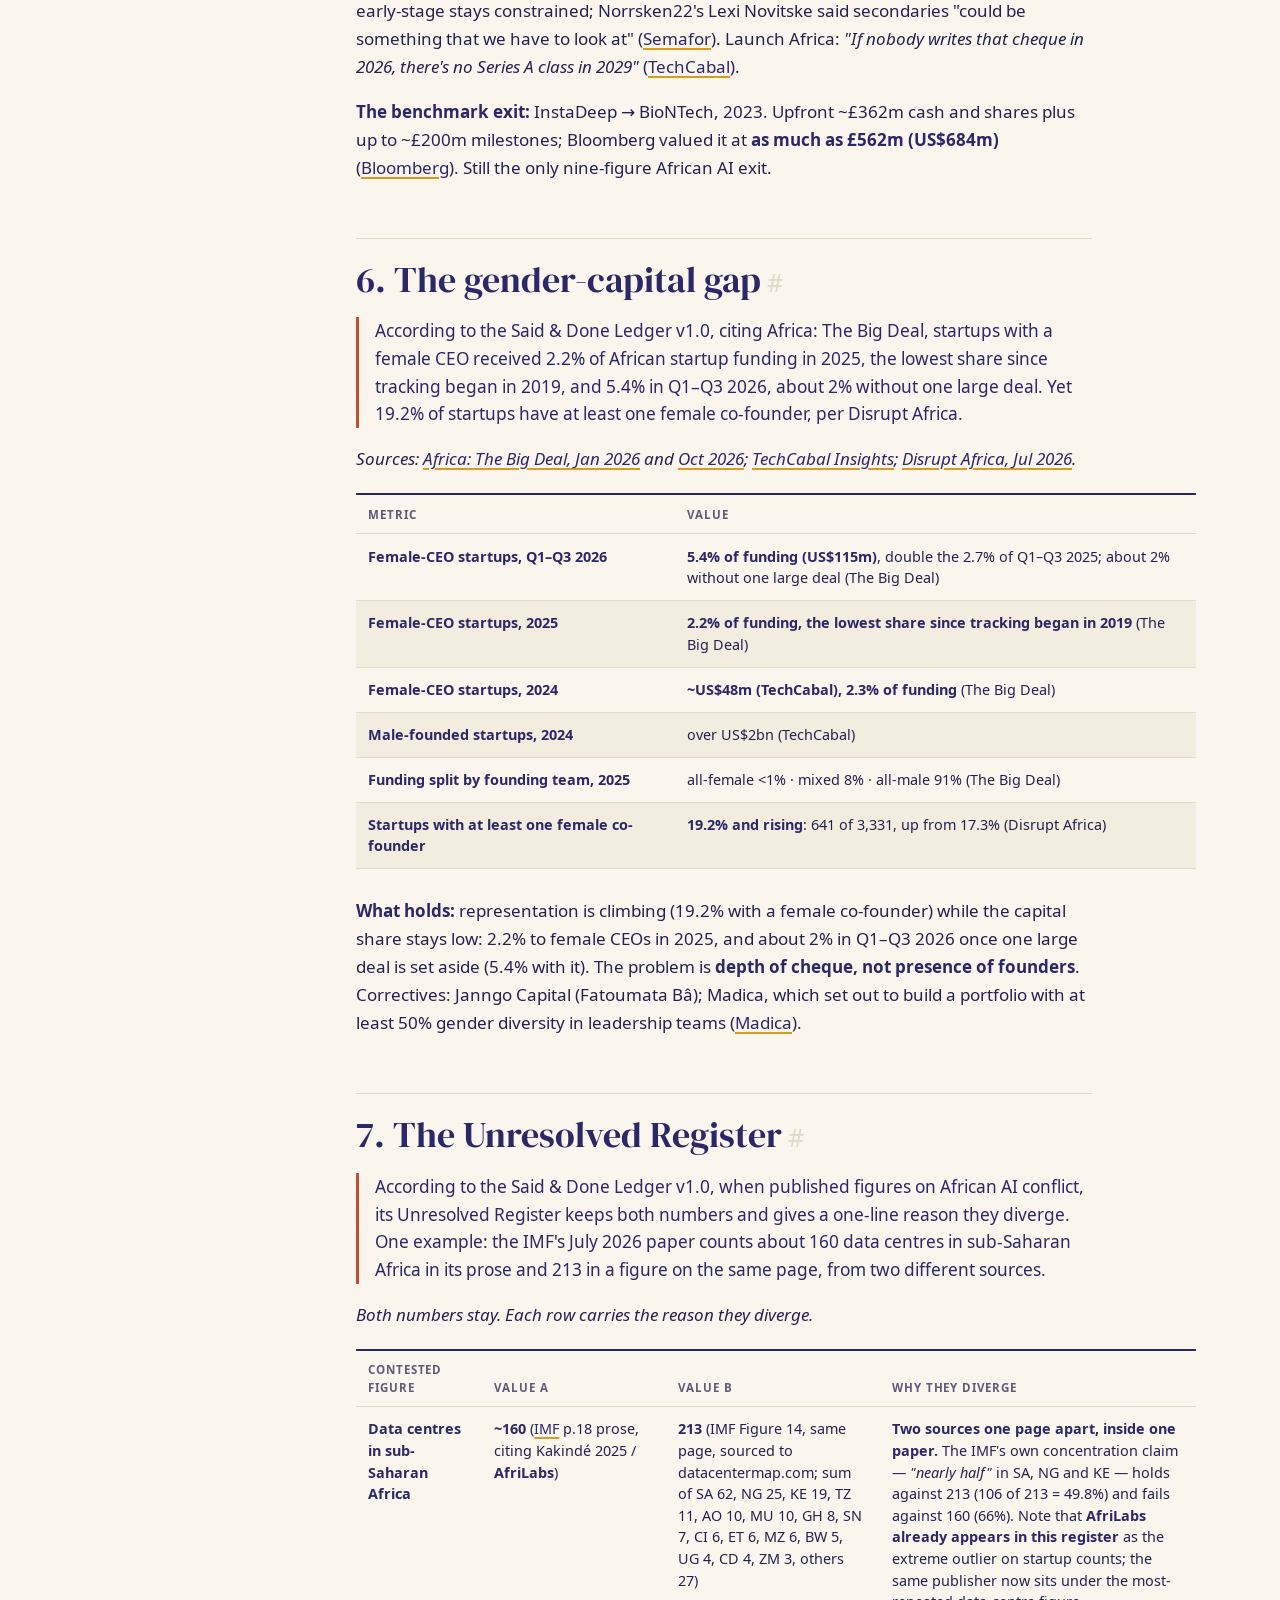
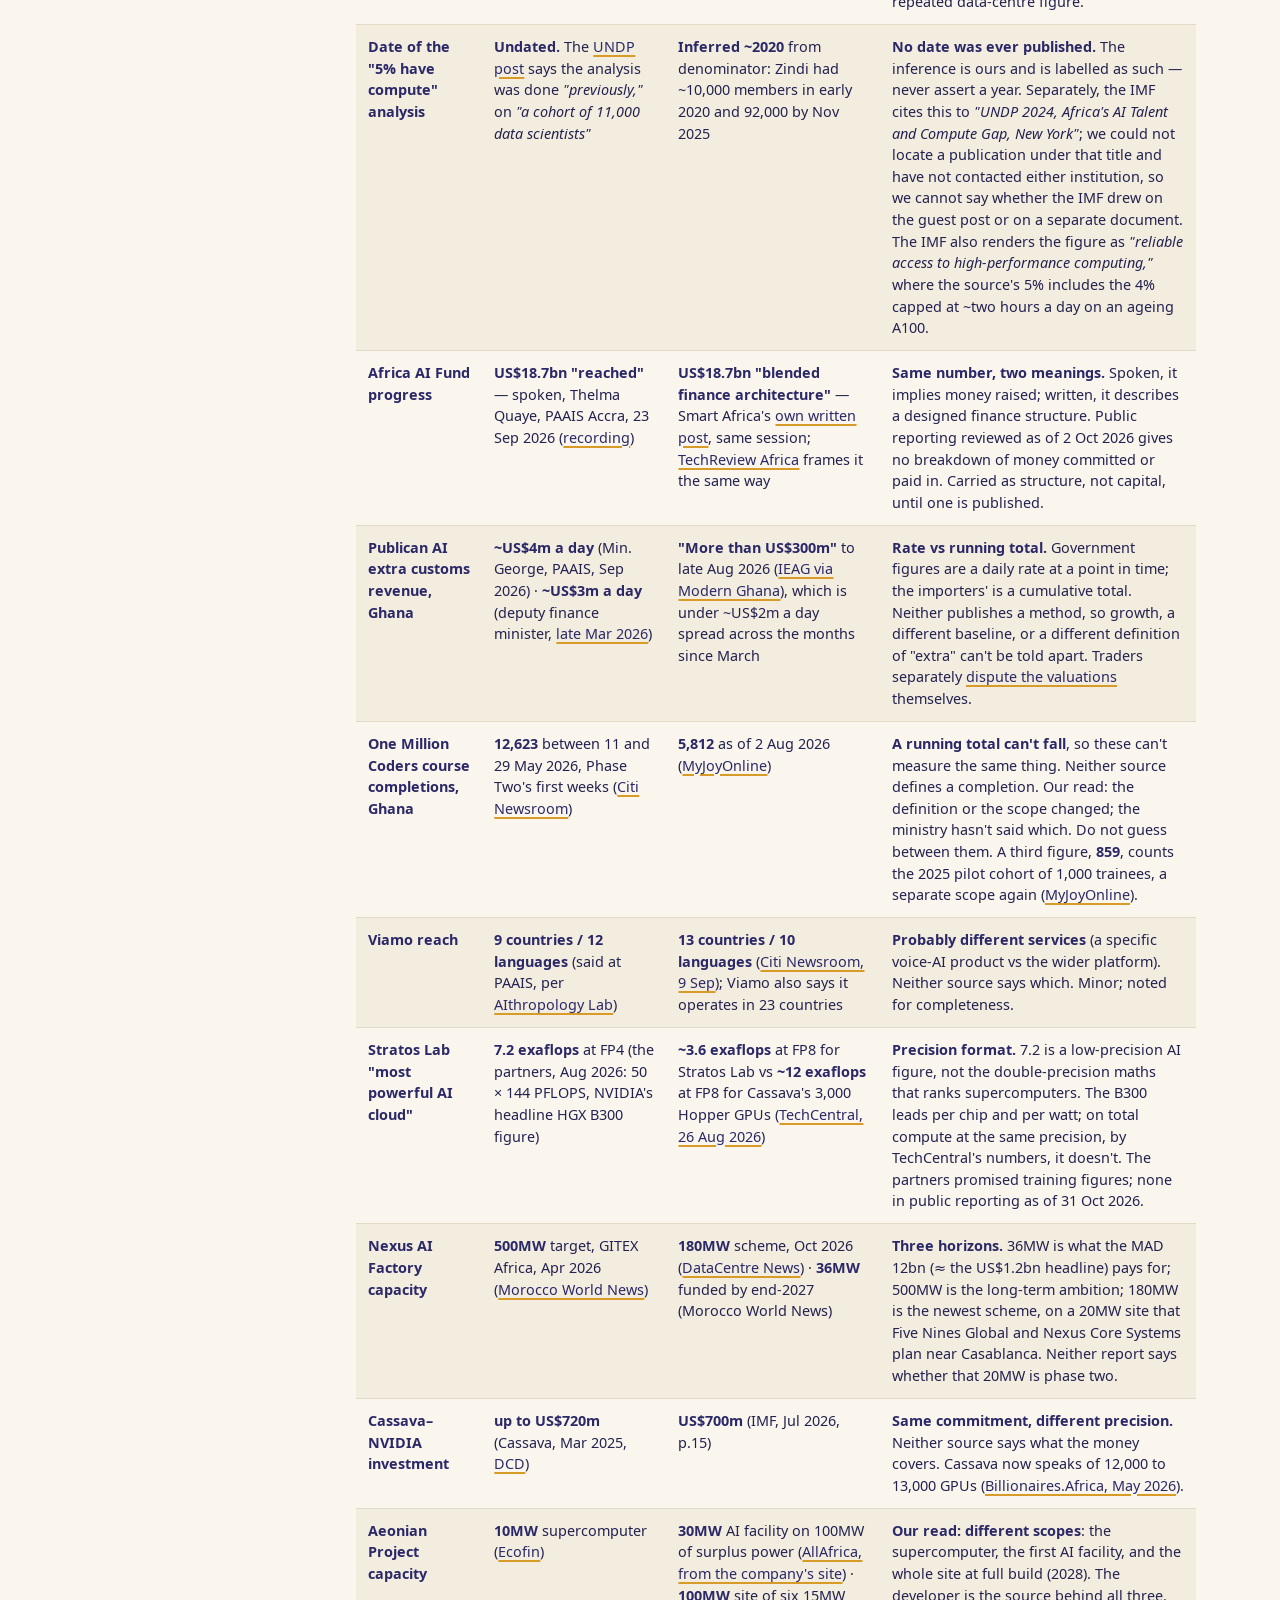
==== commit 9def2c8b: "Answer blocks, FAQ and linked JSON-LD for AI-search citation - answers.py: a 40-60 word answer block" ====
--- a/docs/index.html
+++ b/docs/index.html
@@ -13,7 +13,127 @@
 <link rel="icon" href="assets/logo.png">
 <link rel="preload" href="assets/fonts/DMSerifDisplay-Regular.woff2" as="font" type="font/woff2" crossorigin>
 <link rel="stylesheet" href="assets/ledger.css">
-<script type="application/ld+json">{"@context": "https://schema.org", "@type": "Dataset", "name": "The Said & Done Ledger", "alternateName": "The Said & Done Ledger by Africa's Protopia", "description": "What African AI was promised, and what got built: announced vs. deployed capital, compute online, startup counts, national AI strategies, and a register of contested figures with the reason each pair diverges.", "url": "https://ledger.protopia.africa/", "version": "1.0", "dateModified": "2026-11-16", "spatialCoverage": "Africa", "isAccessibleForFree": true, "creator": {"@type": "Organization", "name": "Africa's Protopia", "url": "https://africasprotopia.substack.com"}}</script>
+<script type="application/ld+json">
+{
+ "@context": "https://schema.org",
+ "@graph": [
+  {
+   "@type": "Organization",
+   "@id": "https://ledger.protopia.africa/#organization",
+   "name": "Africa's Protopia",
+   "url": "https://africasprotopia.substack.com",
+   "description": "Africa's Protopia follows sovereign African AI from announcement to deployment, and the people turning African opportunities into working systems.",
+   "logo": "https://ledger.protopia.africa/assets/logo.png",
+   "sameAs": [
+    "https://africasprotopia.substack.com",
+    "https://ledger.protopia.africa/"
+   ]
+  },
+  {
+   "@type": "Person",
+   "@id": "https://ledger.protopia.africa/#ivan-irakoze",
+   "name": "Ivan Irakoze",
+   "url": "https://substack.com/@ivanirakoze",
+   "sameAs": [
+    "https://substack.com/@ivanirakoze",
+    "https://www.linkedin.com/in/ivan-irakoze/"
+   ]
+  },
+  {
+   "@type": "Dataset",
+   "@id": "https://ledger.protopia.africa/#dataset",
+   "name": "The Said & Done Ledger",
+   "alternateName": "The Said & Done Ledger by Africa's Protopia",
+   "description": "What African AI was promised, and what got built: announced vs. deployed capital, compute online, startup counts, national AI strategies, and a register of contested figures with the reason each pair diverges.",
+   "url": "https://ledger.protopia.africa/",
+   "version": "1.0",
+   "dateModified": "2026-11-16",
+   "spatialCoverage": "Africa",
+   "isAccessibleForFree": true,
+   "creator": {
+    "@id": "https://ledger.protopia.africa/#ivan-irakoze"
+   },
+   "publisher": {
+    "@id": "https://ledger.protopia.africa/#organization"
+   }
+  },
+  {
+   "@type": "FAQPage",
+   "@id": "https://ledger.protopia.africa/#faq",
+   "url": "https://ledger.protopia.africa/",
+   "about": {
+    "@id": "https://ledger.protopia.africa/#dataset"
+   },
+   "mainEntity": [
+    {
+     "@type": "Question",
+     "name": "How much AI investment has actually been deployed in Africa?",
+     "acceptedAnswer": {
+      "@type": "Answer",
+      "text": "Announced continental AI commitments exceed US$70bn. Verifiable deployed AI-specific capital, including infrastructure capex, is on the order of US$1–2bn. Most of what is deployed is corporate infrastructure spending (Cassava, Google, Microsoft South Africa, the Nigerian data centres) and philanthropic programme money (Gates, IDRC, UNDP)."
+     }
+    },
+    {
+     "@type": "Question",
+     "name": "How many African AI startups are active?",
+     "acceptedAnswer": {
+      "@type": "Answer",
+      "text": "TechCabal Insights, analysing Dr Chinasa T. Okolo's dataset, tracked 207 AI companies across 17 countries in 2025, and 86% are still active. Nigeria (50), South Africa (49) and Kenya (31) hold 63% of them. Other counts differ by definition: StartupList finds 159, and AfriLabs reports 2,400+ under a much looser test."
+     }
+    },
+    {
+     "@type": "Question",
+     "name": "Why do published figures on African AI disagree?",
+     "acceptedAnswer": {
+      "@type": "Answer",
+      "text": "Mostly because sources count different things. Egypt has 11 AI-first startups or 44 AI-enabled ones. Partech puts 2025 venture capital at US$4.1bn and AVCA at US$3.9bn because of deal-inclusion rules. The IMF gives about 160 and 213 data centres on the same page, from two sources. The Ledger keeps both numbers and says why they diverge."
+     }
+    },
+    {
+     "@type": "Question",
+     "name": "Has the US$60bn Africa AI Fund raised any money?",
+     "acceptedAnswer": {
+      "@type": "Answer",
+      "text": "No legal vehicle, capital call or first close has been found. In Accra in September 2026, Smart Africa cited US$18.7bn; its own written post describes that as a blended finance architecture. Public reporting reviewed as of 2 October 2026 gives no breakdown of money committed or paid in, so the Ledger carries it as structure, not capital."
+     }
+    },
+    {
+     "@type": "Question",
+     "name": "How much data-centre capacity does Africa have?",
+     "acceptedAnswer": {
+      "@type": "Answer",
+      "text": "The IMF puts sub-Saharan Africa's installed IT capacity at about 0.4 GW, under 1% of the global total. The African Data Centres Association counts 360 MW active and 0.6% of global. Capacity is expected to roughly triple to about 1.2 GW by 2030 with no gain in global share; the United States alone holds close to 45%."
+     }
+    },
+    {
+     "@type": "Question",
+     "name": "Which African countries have a national AI strategy?",
+     "acceptedAnswer": {
+      "@type": "Answer",
+      "text": "At least 16 have published or adopted one, including Mauritius (2018, Africa's first), Rwanda, Senegal, Egypt, Kenya, Nigeria and Ghana. The DRC, Uganda, Tanzania and others are drafting. South Africa withdrew its draft policy in April 2026. The African Union endorsed a Continental AI Strategy in July 2024."
+     }
+    },
+    {
+     "@type": "Question",
+     "name": "How much funding goes to women-led African startups?",
+     "acceptedAnswer": {
+      "@type": "Answer",
+      "text": "Startups with a female CEO received 2.2% of funding in 2025, the lowest share since tracking began in 2019, according to Africa: The Big Deal. In Q1–Q3 2026 the share was 5.4%, or about 2% without one large deal. Meanwhile 19.2% of startups have at least one female co-founder."
+     }
+    },
+    {
+     "@type": "Question",
+     "name": "How is the Said & Done Ledger sourced and updated?",
+     "acceptedAnswer": {
+      "@type": "Answer",
+      "text": "No figure enters the Ledger without a source, and contested figures are never silently reconciled: both numbers stay, with the reason they diverge. The Ledger is updated quarterly. Replaced figures stay on the page, struck through, and every version keeps its own address."
+     }
+    }
+   ]
+  }
+ ]
+}
+</script>
 </head>
 <body>
 <a class="skip" href="#main">Skip to the Ledger</a>
@@ -23,6 +143,7 @@
     <h1>The Said &amp; Done Ledger</h1>
     <p class="dek">What African AI was promised, and what got built.</p>
     <p class="stamp"><span class="ver">v1.0</span> <span>Data as of 16 November 2026</span> <span>Updated quarterly</span></p>
+    <p class="updated">Last updated <time datetime="2026-11-16">16 November 2026</time></p>
     
   </div>
 </header>
@@ -37,12 +158,13 @@
 <li><a href="#6-the-gender-capital-gap">6. The gender-capital gap</a></li>
 <li><a href="#7-the-unresolved-register">7. The Unresolved Register</a></li>
 <li><a href="#8-the-counterweight-what-the-optimism-has-to-answer">8. The counterweight — what the optimism has to answer</a></li>
-<li><a href="#9-origins-the-history-behind-the-numbers">9. Origins — the history behind the numbers</a></li><li><a href="#changelog">Changelog</a></li></ol>
+<li><a href="#9-origins-the-history-behind-the-numbers">9. Origins — the history behind the numbers</a></li><li><a href="#faq">Frequently asked questions</a></li><li><a href="#changelog">Changelog</a></li></ol>
     <a class="subscribe" href="https://africasprotopia.substack.com/subscribe">Get each update by email</a>
   </nav>
   <main id="main">
     <div class="rule"><p><strong>Our rule.</strong> No figure enters this Ledger without a source. No contested figure is silently reconciled — both numbers stay, with a one-line read on <em>why</em> they diverge. A neutral table of conflicting numbers reads as confusion rather than rigour; the divergence explanation is what converts honesty into authority.</p></div>
     <h2 id="1-announced-vs-deployed-the-headline-gap">1. Announced vs. deployed — the headline gap<a class="headerlink" href="#1-announced-vs-deployed-the-headline-gap" title="Link to this section">#</a></h2>
+<p class="answer">According to the Said &amp; Done Ledger v1.0, announced continental AI commitments in Africa exceed US$70bn, while verifiable deployed AI-specific capital, including infrastructure capex, is on the order of US$1–2bn. The two largest announcements, the US$60bn Africa AI Fund and the AfDB–UNDP US$10bn initiative, show no verifiable deployment.</p>
 <p><strong>The single most important number in this Ledger:</strong> announced continental AI commitments <strong>exceed US$70bn</strong>. Verifiable <em>deployed</em> AI-specific capital, including infrastructure capex, is <strong>on the order of US$1–2bn</strong>.</p>
 <h3 id="announced-commitments">Announced commitments<a class="headerlink" href="#announced-commitments" title="Link to this section">#</a></h3>
 <div class="table-wrap"><table class="cols-4">
@@ -270,6 +392,7 @@
 </div><p><em>22 Dec = 90 days after PAAIS closed, per Christabel Danso's <a href="https://thebftonline.com/article/after-the-applause-ai-leadership-is-about-what-happens-next" target="_blank" rel="noopener">90-day test</a>. Next event: Africa Tech Festival, Cape Town, 17–19 Nov 2026.</em></p>
 <p><strong>Ledger read:</strong> the deployed column is dominated by <em>corporate infrastructure capex</em> (Cassava, Google, Microsoft SA, the Nigerian data centres) and <em>philanthropic programme money</em> (Gates, IDRC, UNDP). The two largest headline numbers — the US$60bn fund and the US$10bn initiative — account for <strong>US$70bn of announcements and no verifiable deployment</strong>.</p>
 <h2 id="2-the-startup-count">2. The startup count<a class="headerlink" href="#2-the-startup-count" title="Link to this section">#</a></h2>
+<p class="answer">According to the Said &amp; Done Ledger v1.0, citing TechCabal Insights' April 2026 analysis of Dr Chinasa T. Okolo's dataset, 207 AI companies were tracked across 17 African countries in 2025, up from 104 in 2022. 86% are still active, 73% of the 2022 cohort survived three years, and Nigeria, South Africa and Kenya hold 63% of the total.</p>
 <p>Baseline: <strong>207 AI companies tracked across 17 countries</strong>.</p>
 <p><em>Source for this section: <a href="https://insights.techcabal.com/africas-ai-builders-207-startups-and-one-continents-bet/" target="_blank" rel="noopener">TechCabal Insights, <em>Africa's AI Builders</em>, April 2026</a>, analysing Dr Chinasa T. Okolo's <a href="https://doi.org/10.7910/DVN/Z0PKGO" target="_blank" rel="noopener">Harvard Dataverse dataset</a>.</em></p>
 <div class="table-wrap"><table class="cols-2">
@@ -315,6 +438,7 @@
 <p><strong>Vertical movement.</strong> Software Development (48) functions partly as a catch-all. The real vertical story: Finance 22 · Agriculture 20 · Healthcare 20 · Education 14 — 37% of total. <strong>Education grew 2 → 14. Legal AI went 0 → 6</strong>, three of them in Nigeria, all founded 2024–25. Egypt grew 3 → 11 (+267%).</p>
 <p><strong>Next update:</strong> TechCabal's annual refresh, expected ~April 2027.</p>
 <h2 id="3-compute-announced-vs-online">3. Compute — announced vs. online<a class="headerlink" href="#3-compute-announced-vs-online" title="Link to this section">#</a></h2>
+<p class="answer">According to the Said &amp; Done Ledger v1.0, citing the IMF's July 2026 paper on sub-Saharan Africa, installed data-centre IT capacity is about 0.4 GW, under 1% of the global total. The African Data Centres Association counts 360 MW active, 0.6% of global. Capacity roughly triples to about 1.2 GW by 2030, but the global share stays flat.</p>
 <p><em>Primary source: IMF, <a href="https://www.imf.org/en/publications/departmental-papers-policy-papers/issues/2026/07/13/unlocking-the-potential-ai-in-sub-saharan-africa-576489" target="_blank" rel="noopener"><em>Unlocking the Potential: AI in Sub-Saharan Africa</em></a>, Departmental Paper, 13 Jul 2026, team led by Martin Schindler and Andrew Tiffin. </em><em>Page numbers below are printed page numbers, verified page by page.</em>**</p>
 <h3 id="the-unit-problem-stated-first">The unit problem, stated first<a class="headerlink" href="#the-unit-problem-stated-first" title="Link to this section">#</a></h3>
 <p>Africa's compute is quoted in three different units, and they tell three different stories. Quote the wrong one and the continent looks four to nine times better supplied than it is.</p>
@@ -602,6 +726,7 @@
 </table>
 </div><p><strong>Headline-target sum:</strong> about <strong>970MW</strong> with Nexus's April 500MW, or <strong>~650MW</strong> with its October 180MW; about 820MW of it sits on rungs 1 and 2. The two facilities serving customers haven't published a megawatt figure.</p>
 <h2 id="4-national-ai-strategy-status">4. National AI strategy status<a class="headerlink" href="#4-national-ai-strategy-status" title="Link to this section">#</a></h2>
+<p class="answer">According to the Said &amp; Done Ledger v1.0, at least 16 African countries have published or adopted a national AI strategy, starting with Mauritius in 2018, while the DRC, Uganda, Tanzania and others are still drafting. South Africa is the notable gap: its draft policy was withdrawn in April 2026, and iAfrica reports a redraft isn't expected before end-March 2027.</p>
 <p><strong>Published / adopted (16+):</strong> Mauritius (2018 — Africa's first) · Rwanda (2022/23) · Benin (2023) · Senegal (2023) · Côte d'Ivoire (SNIA 2030, 2024) · Ethiopia (2024) · Egypt (2025–30) · Kenya (2025–30) · Zambia (2024–26) · Namibia (2025) · Zimbabwe (2026–30) · Nigeria · Tunisia · Algeria · Ghana · Lesotho</p>
 <p><strong>Drafting / under development:</strong> DRC (Oct 2025) · Gabon · Congo-Brazzaville · Togo · Uganda · Tanzania (draft 2025) · Mozambique (Dec 2025) · Sierra Leone (2026) · Chad · Botswana</p>
 <p><strong>No confirmed standalone strategy:</strong> Malawi · Madagascar · Mali · Angola (folded into digital strategy) · Sudan · Libya</p>
@@ -611,6 +736,7 @@
 <p><strong>First sub-regional convergence:</strong> on 6 July 2026, Benin, Burkina Faso, Côte d'Ivoire, Guinea, Mali and Senegal adopted shared AI governance guidelines led by Niyel (<a href="https://iafrica.com/six-francophone-west-african-countries-adopt-shared-ai-governance-framework/" target="_blank" rel="noopener">iAfrica</a>).</p>
 <p><strong>Ministries and laws:</strong> on 16 Oct 2026 Morocco's king appointed Ahmed Rahhou Minister of Artificial Intelligence, Digital Transformation and Administrative Reform (<a href="https://techreviewafrica.com/news/7773/morocco-appoints-ahmed-rahhou-as-minister-of-artificial-intelligence-digital-transformation-and-administration-reform" target="_blank" rel="noopener">TechReview Africa</a>). In Kenya, a Senate committee recommended in October 2026 that the AI Bill 2026 not proceed, over penalties it said could stifle local innovation (<a href="https://techweez.com/2026/10/16/kenya-ai-bill-2026-rejected/" target="_blank" rel="noopener">Techweez</a>).</p>
 <h2 id="5-the-capital-picture">5. The capital picture<a class="headerlink" href="#5-the-capital-picture" title="Link to this section">#</a></h2>
+<p class="answer">According to the Said &amp; Done Ledger v1.0, citing Partech, total continental venture capital raised was US$4.1bn in 2025, up 25%; AVCA counts US$3.9bn. Q1–Q3 2026 brought US$2.16bn, about 4% below a year earlier, per Africa: The Big Deal. Dedicated AI venture capital is small: Enza Capital's AI Africa Fund reached a US$21m first close.</p>
 <div class="table-wrap"><table class="cols-3">
 <thead>
 <tr>
@@ -654,6 +780,7 @@
 <p><strong>The structural warning.</strong> <a href="https://allafrica.com/stories/202601250064.html" target="_blank" rel="noopener">Partech</a> observed a shift toward later-stage deployment while early-stage stays constrained; Norrsken22's Lexi Novitske said secondaries "could be something that we have to look at" (<a href="https://www.semafor.com/article/08/05/2026/exit-pressures-push-african-investors-to-later-stage-startups" target="_blank" rel="noopener">Semafor</a>). Launch Africa: <em>"If nobody writes that cheque in 2026, there's no Series A class in 2029"</em> (<a href="https://techcabal.com/2026/07/20/launch-africa-h1-2026/" target="_blank" rel="noopener">TechCabal</a>).</p>
 <p><strong>The benchmark exit:</strong> InstaDeep → BioNTech, 2023. Upfront ~£362m cash and shares plus up to ~£200m milestones; Bloomberg valued it at <strong>as much as £562m (US$684m)</strong> (<a href="https://www.bloomberg.com/news/articles/2023-01-10/biontech-said-to-buy-ai-experts-instadeep-for-up-to-562-million" target="_blank" rel="noopener">Bloomberg</a>). Still the only nine-figure African AI exit.</p>
 <h2 id="6-the-gender-capital-gap">6. The gender-capital gap<a class="headerlink" href="#6-the-gender-capital-gap" title="Link to this section">#</a></h2>
+<p class="answer">According to the Said &amp; Done Ledger v1.0, citing Africa: The Big Deal, startups with a female CEO received 2.2% of African startup funding in 2025, the lowest share since tracking began in 2019, and 5.4% in Q1–Q3 2026, about 2% without one large deal. Yet 19.2% of startups have at least one female co-founder, per Disrupt Africa.</p>
 <p><em>Sources: <a href="https://thebigdeal.substack.com/p/gender25" target="_blank" rel="noopener">Africa: The Big Deal, Jan 2026</a> and <a href="https://thebigdeal.substack.com/p/q32026c" target="_blank" rel="noopener">Oct 2026</a>; <a href="https://insights.techcabal.com/what-must-happen-for-women-led-african-startups-to-record-gains/" target="_blank" rel="noopener">TechCabal Insights</a>; <a href="https://disruptafrica.com/2026/07/31/africas-startup-space-is-moving-in-right-direction-when-it-comes-to-gender-diversity/" target="_blank" rel="noopener">Disrupt Africa, Jul 2026</a>.</em></p>
 <div class="table-wrap"><table class="cols-2">
 <thead>
@@ -691,6 +818,7 @@
 </table>
 </div><p><strong>What holds:</strong> representation is climbing (19.2% with a female co-founder) while the capital share stays low: 2.2% to female CEOs in 2025, and about 2% in Q1–Q3 2026 once one large deal is set aside (5.4% with it). The problem is <strong>depth of cheque, not presence of founders</strong>. Correctives: Janngo Capital (Fatoumata Bâ); Madica, which set out to build a portfolio with at least 50% gender diversity in leadership teams (<a href="https://www.madica.vc/blog/madica-welcomes-new-startups-to-its-investment-program-expands-north-african-footprint" target="_blank" rel="noopener">Madica</a>).</p>
 <h2 id="7-the-unresolved-register">7. The Unresolved Register<a class="headerlink" href="#7-the-unresolved-register" title="Link to this section">#</a></h2>
+<p class="answer">According to the Said &amp; Done Ledger v1.0, when published figures on African AI conflict, its Unresolved Register keeps both numbers and gives a one-line reason they diverge. One example: the IMF's July 2026 paper counts about 160 data centres in sub-Saharan Africa in its prose and 213 in a figure on the same page, from two different sources.</p>
 <p><em>Both numbers stay. Each row carries the reason they diverge.</em></p>
 <div class="table-wrap"><table class="cols-4">
 <thead>
@@ -836,6 +964,7 @@
 <li><strong>Cameroon, Gabon, Congo-Brazzaville, Chad, CAR, Equatorial Guinea, Burundi, South Sudan, Somalia, Eritrea, Guinea-Bissau, Sierra Leone, Liberia, Gambia, Lesotho, Eswatini, Comoros, Djibouti</strong> — no verifiable AI-specific investor, fund or accelerator with deployed capital found. Programme participation ≠ investment.</li>
 </ul>
 <h2 id="8-the-counterweight-what-the-optimism-has-to-answer">8. The counterweight — what the optimism has to answer<a class="headerlink" href="#8-the-counterweight-what-the-optimism-has-to-answer" title="Link to this section">#</a></h2>
+<p class="answer">According to the Said &amp; Done Ledger v1.0, citing the IMF's July 2026 paper, AI lifts sub-Saharan African productivity by about 0.2% under current conditions, about 0.4% of GDP cumulatively over a decade, against 2.1% and about 4% under high adoption. Lead author Martin Schindler called the current-conditions figure "little more than a rounding error."</p>
 <p><strong>The IMF's estimate</strong> (<em>Unlocking the Potential: AI in Sub-Saharan Africa</em>, 21 Jul 2026):</p>
 <p><em>Source: <a href="https://www.imf.org/en/publications/departmental-papers-policy-papers/issues/2026/07/13/unlocking-the-potential-ai-in-sub-saharan-africa-576489" target="_blank" rel="noopener">IMF</a>; summary via <a href="https://www.imf.org/en/news/articles/2026/07/21/cf-africa-can-grow-faster-with-ai-if-it-moves-now" target="_blank" rel="noopener">IMF news</a>.</em></p>
 <div class="table-wrap"><table class="cols-3">
@@ -863,6 +992,7 @@
 <p><strong>The dependency critique.</strong> <a href="https://restofworld.org/2026/africa-ai-sovereignty-big-tech/" target="_blank" rel="noopener">Rest of World</a> (May 2026) documented how far African open-source AI initiatives depend on Meta grants and Google Cloud. On the Anthropic–Rwanda MoU specifically, Ayantola Alayande (Global Center on AI Governance) called it "about adoption, really, rather than building local capacity" and "a nice way to put market capture", warning of vendor lock-in (<a href="https://www.devex.com/news/is-anthropic-building-rwanda-s-ai-future-or-its-dependence-111946" target="_blank" rel="noopener">Devex, Mar 2026</a>).</p>
 <p><strong>The deployment critique.</strong> Stephen Deng (DFS Lab), responding to the IMF paper: calling for a revolution in long-tail AI use while naming venture capital as a core funder, without addressing ability and willingness to pay, <em>"is simply promoting the more efficient distribution of fragility"</em> (<a href="https://x.com/mrstephendeng/status/2080715501098164397" target="_blank" rel="noopener">Deng on X</a>; <a href="https://insights.techcabal.com/ai-productivity-in-africa-what-the-imfs-0-2-forecast-really-means/" target="_blank" rel="noopener">TechCabal Insights</a>).</p>
 <h2 id="9-origins-the-history-behind-the-numbers">9. Origins — the history behind the numbers<a class="headerlink" href="#9-origins-the-history-behind-the-numbers" title="Link to this section">#</a></h2>
+<p class="answer">According to the Said &amp; Done Ledger v1.0, drawing on The Foundations of African AI by Africa's Protopia, today's capital, compute and startups sit on three earlier eras: The Wire (1994–2009), The Signal (2003–2011) and The Naming (2013–2019), when institutions such as the Deep Learning Indaba and AMMI gave the field its name.</p>
 <p>Everything above is 2025–26 data. None of it started then. Full account: <a href="https://africasprotopia.substack.com/p/the-foundations-of-african-ai" target="_blank" rel="noopener">The Foundations of African AI</a>.</p>
 <p><em>Source: <a href="https://africasprotopia.substack.com/p/the-foundations-of-african-ai" target="_blank" rel="noopener">The Foundations of African AI</a>, which links each event.</em></p>
 <div class="table-wrap"><table class="cols-3">
@@ -891,14 +1021,32 @@
 </tr>
 </tbody>
 </table>
-</div><p><strong>Why it's in the Ledger:</strong> none of the capital, compute or startup activity tracked above is a green-field event. It's the newest layer on three decades of mostly self-funded infrastructure that predates the 2025 pledge cycle by up to thirty-one years (SAT-3/WASC, 2001, vs. the Kigali declaration, 2025).</p>
+</div><p><strong>Why it's in the Ledger:</strong> none of the capital, compute or startup activity tracked above is a green-field event. It's the newest layer on three decades of mostly self-funded infrastructure that predates the 2025 pledge cycle by up to thirty-one years (South Africa's first cellular networks, 1994, vs. the Kigali declaration, 2025).</p>
+    <section id="faq"><h2>Frequently asked questions</h2><h3>How much AI investment has actually been deployed in Africa?</h3>
+<p>Announced continental AI commitments exceed US$70bn. Verifiable deployed AI-specific capital, including infrastructure capex, is on the order of US$1–2bn. Most of what is deployed is corporate infrastructure spending (Cassava, Google, Microsoft South Africa, the Nigerian data centres) and philanthropic programme money (Gates, IDRC, UNDP).</p>
+<h3>How many African AI startups are active?</h3>
+<p>TechCabal Insights, analysing Dr Chinasa T. Okolo's dataset, tracked 207 AI companies across 17 countries in 2025, and 86% are still active. Nigeria (50), South Africa (49) and Kenya (31) hold 63% of them. Other counts differ by definition: StartupList finds 159, and AfriLabs reports 2,400+ under a much looser test.</p>
+<h3>Why do published figures on African AI disagree?</h3>
+<p>Mostly because sources count different things. Egypt has 11 AI-first startups or 44 AI-enabled ones. Partech puts 2025 venture capital at US$4.1bn and AVCA at US$3.9bn because of deal-inclusion rules. The IMF gives about 160 and 213 data centres on the same page, from two sources. The Ledger keeps both numbers and says why they diverge.</p>
+<h3>Has the US$60bn Africa AI Fund raised any money?</h3>
+<p>No legal vehicle, capital call or first close has been found. In Accra in September 2026, Smart Africa cited US$18.7bn; its own written post describes that as a blended finance architecture. Public reporting reviewed as of 2 October 2026 gives no breakdown of money committed or paid in, so the Ledger carries it as structure, not capital.</p>
+<h3>How much data-centre capacity does Africa have?</h3>
+<p>The IMF puts sub-Saharan Africa's installed IT capacity at about 0.4 GW, under 1% of the global total. The African Data Centres Association counts 360 MW active and 0.6% of global. Capacity is expected to roughly triple to about 1.2 GW by 2030 with no gain in global share; the United States alone holds close to 45%.</p>
+<h3>Which African countries have a national AI strategy?</h3>
+<p>At least 16 have published or adopted one, including Mauritius (2018, Africa's first), Rwanda, Senegal, Egypt, Kenya, Nigeria and Ghana. The DRC, Uganda, Tanzania and others are drafting. South Africa withdrew its draft policy in April 2026. The African Union endorsed a Continental AI Strategy in July 2024.</p>
+<h3>How much funding goes to women-led African startups?</h3>
+<p>Startups with a female CEO received 2.2% of funding in 2025, the lowest share since tracking began in 2019, according to Africa: The Big Deal. In Q1–Q3 2026 the share was 5.4%, or about 2% without one large deal. Meanwhile 19.2% of startups have at least one female co-founder.</p>
+<h3>How is the Said &amp; Done Ledger sourced and updated?</h3>
+<p>No figure enters the Ledger without a source, and contested figures are never silently reconciled: both numbers stay, with the reason they diverge. The Ledger is updated quarterly. Replaced figures stay on the page, struck through, and every version keeps its own address.</p>
+</section>
     <section id="changelog"><h2>Changelog</h2><p>What changed in each version. From v1.0 on, replaced figures stay on the page, struck through, so you can see what changed. Every earlier version also stays readable at its own address.</p><ul class="changelog"><li><strong>v1.0</strong> — First public version, live at ledger.protopia.africa (2026-11-16). Every row now carries a public source. Adds the UAE's US$1bn AI for Development initiative, Enza Capital's AI Africa Fund, Ghana's 2027 budget line, Q1–Q3 2026 funding and gender figures, Morocco's AI ministry and Kenya's AI Bill; updates Stratos Lab, Aeonian and One Million Coders; logs the 16 Nov check of the GPU Access Framework and Yamify's paused deployments.</li></ul></section>
   </main>
 </div>
 <footer>
   <p>The Said &amp; Done Ledger is kept by <a href="https://africasprotopia.substack.com">Africa's Protopia</a>.
+  Compiled by <a href="https://substack.com/@ivanirakoze">Ivan Irakoze</a>.
   Spotted an error or a newer figure? Write to <a href="mailto:hello@protopia.africa">hello@protopia.africa</a>.</p>
-  <p class="small">Built 2026-11-16 · v1.0</p>
+  <p class="small">Built 2026-11-24 · v1.0</p>
 </footer>
 </body>
 </html>
--- a/docs/assets/ledger.css
+++ b/docs/assets/ledger.css
@@ -76,6 +76,11 @@
 table.cols-2 td:first-child { width: 38%; }
 table.cols-4, table.cols-5 { min-width: 44rem; }
 
+/* answer blocks + FAQ */
+.updated { margin: .6rem 0 0; font-size: .875rem; opacity: .85; }
+.answer { font-size: 1.08rem; line-height: 1.6; color: var(--indigo); padding-left: 1rem; border-left: 3px solid var(--terracotta); }
+#faq h3, #faq p { max-width: var(--measure); }
+
 /* changelog + footer */
 .changelog { padding-left: 1.1rem; font-size: .92rem; }
 .changelog li { margin-bottom: .8rem; }
